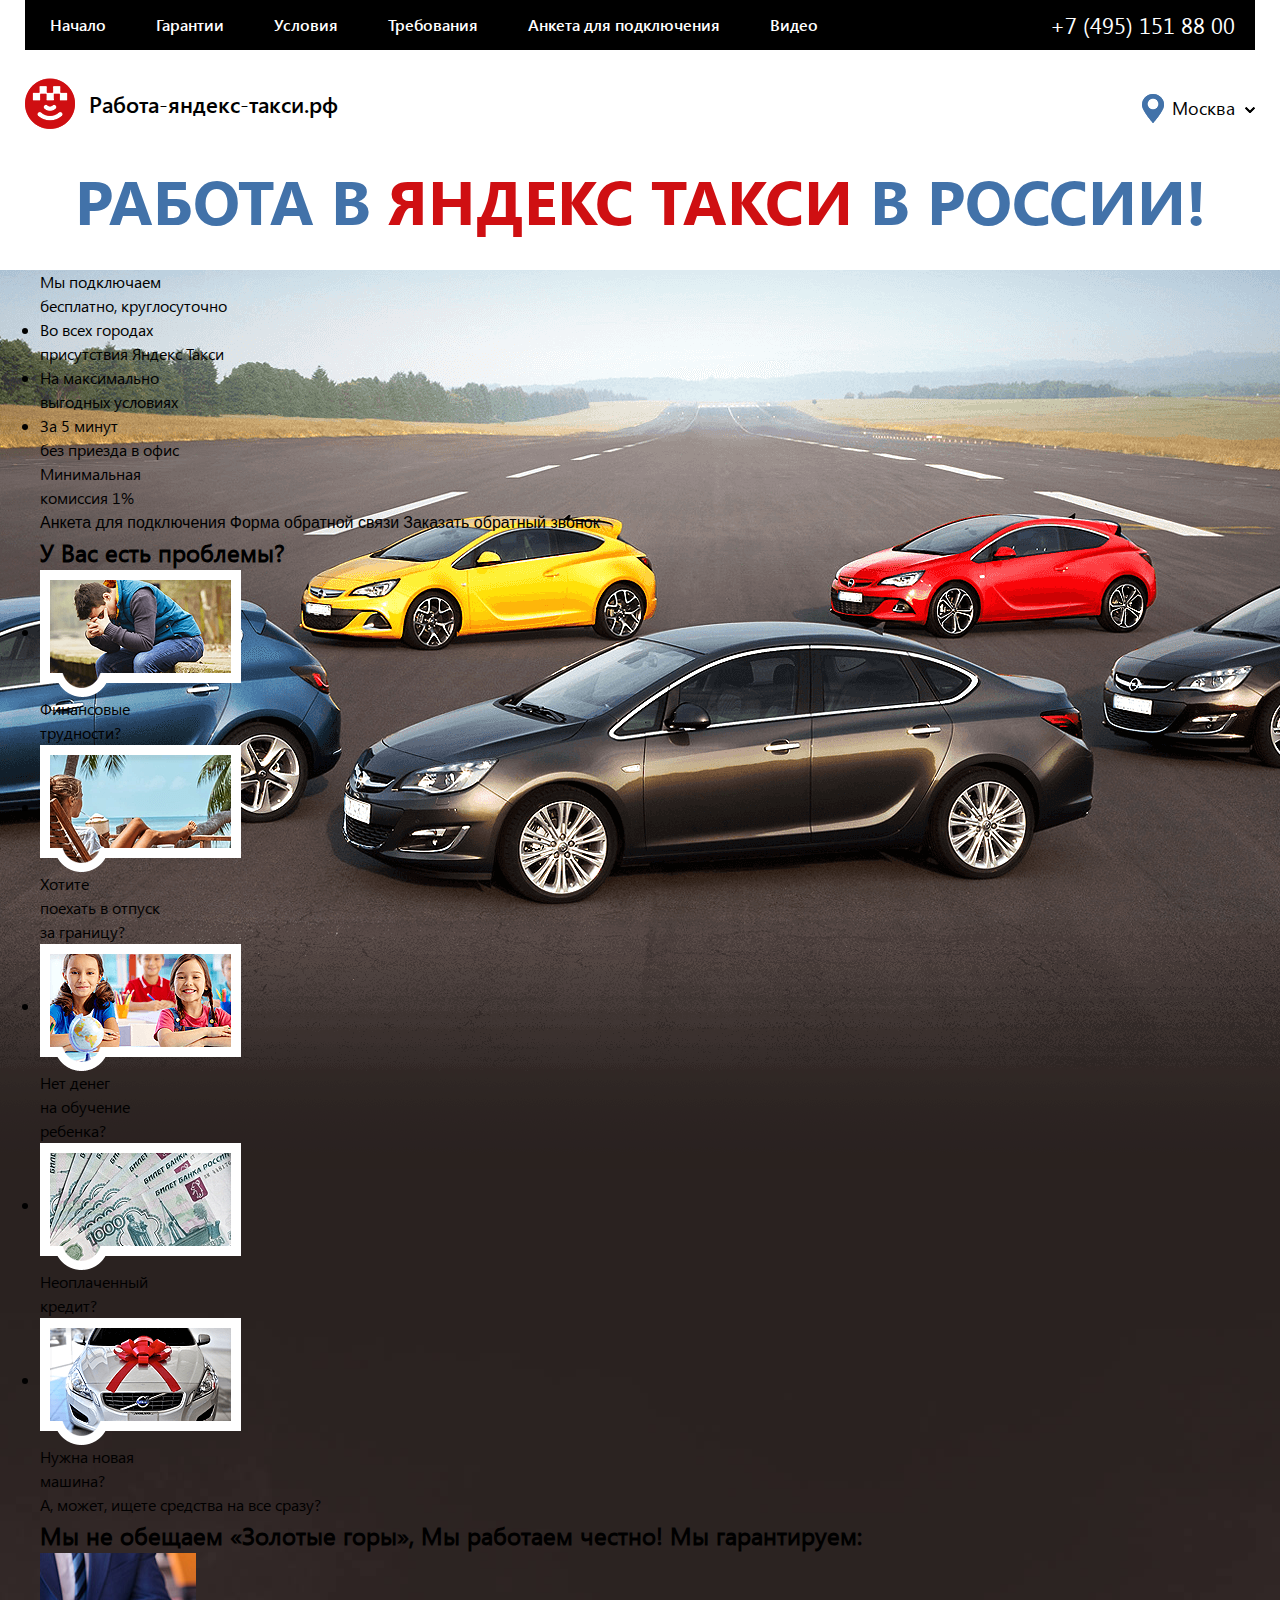
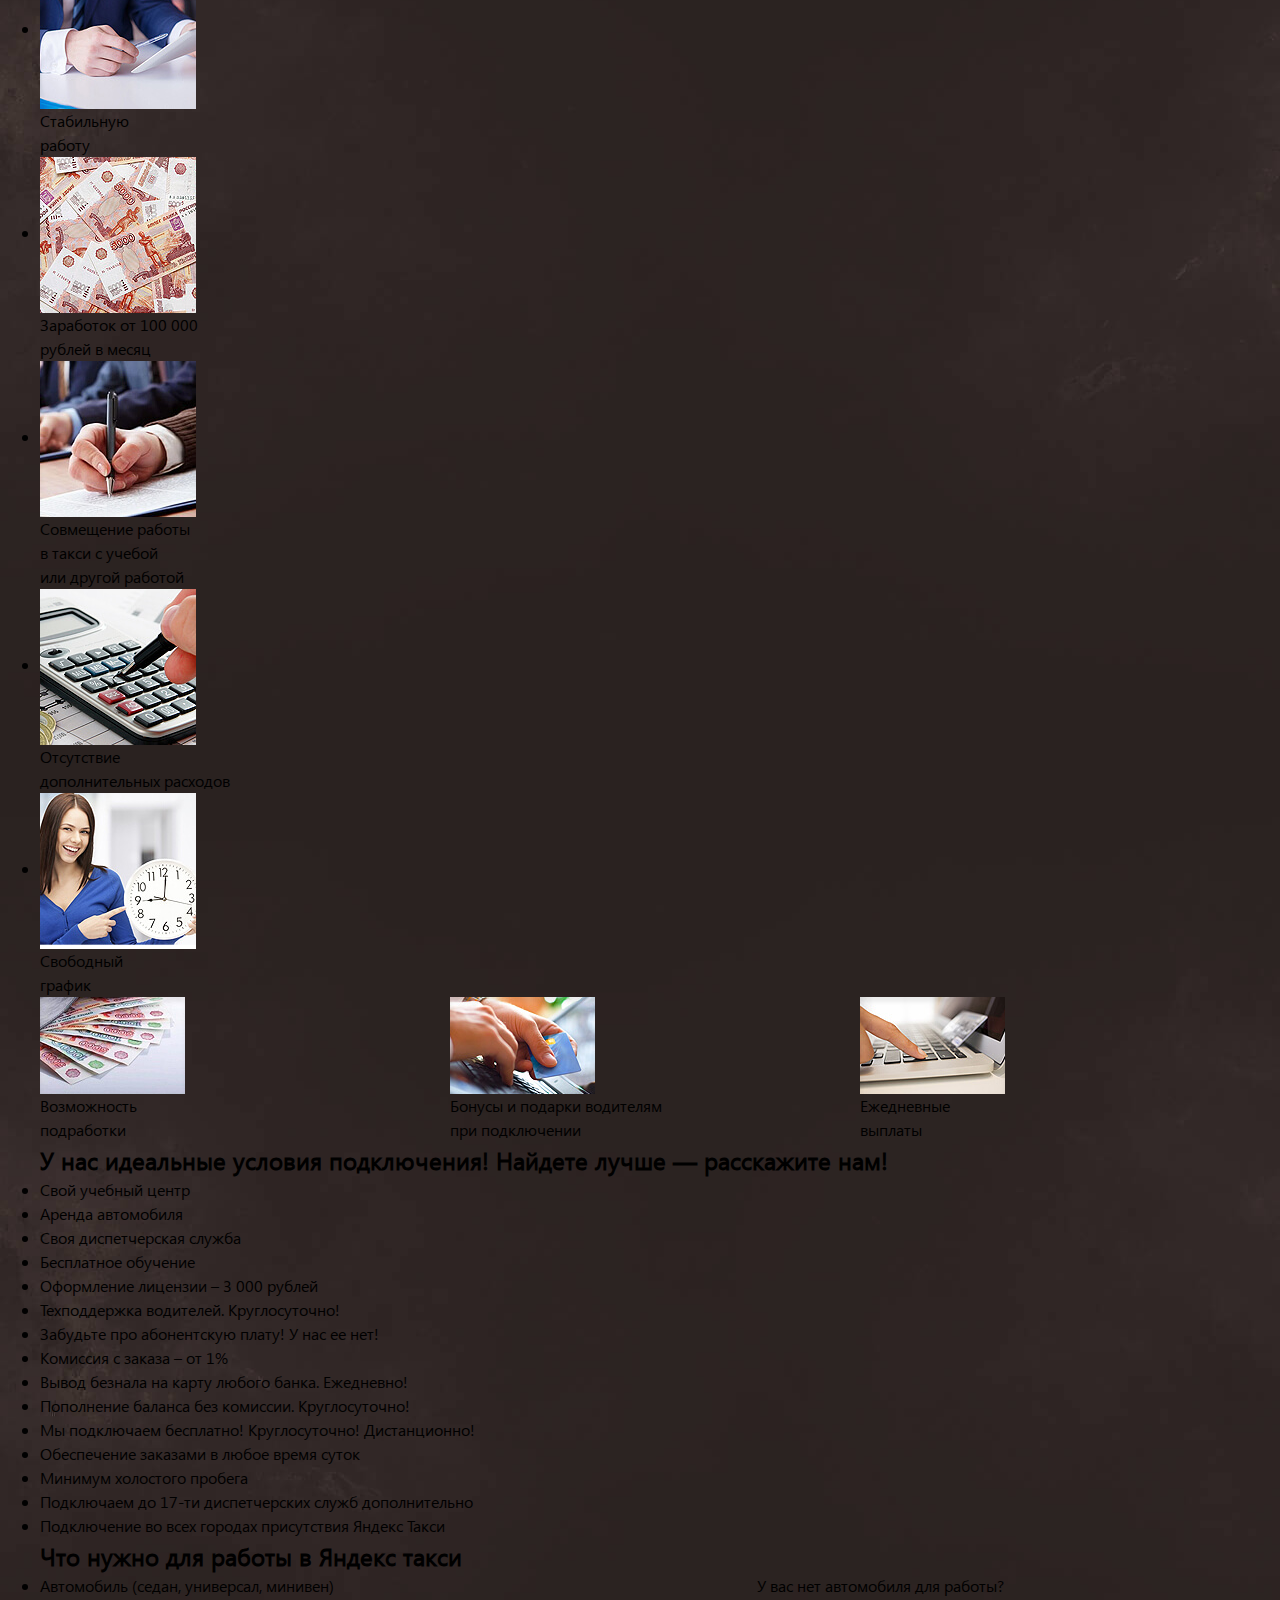
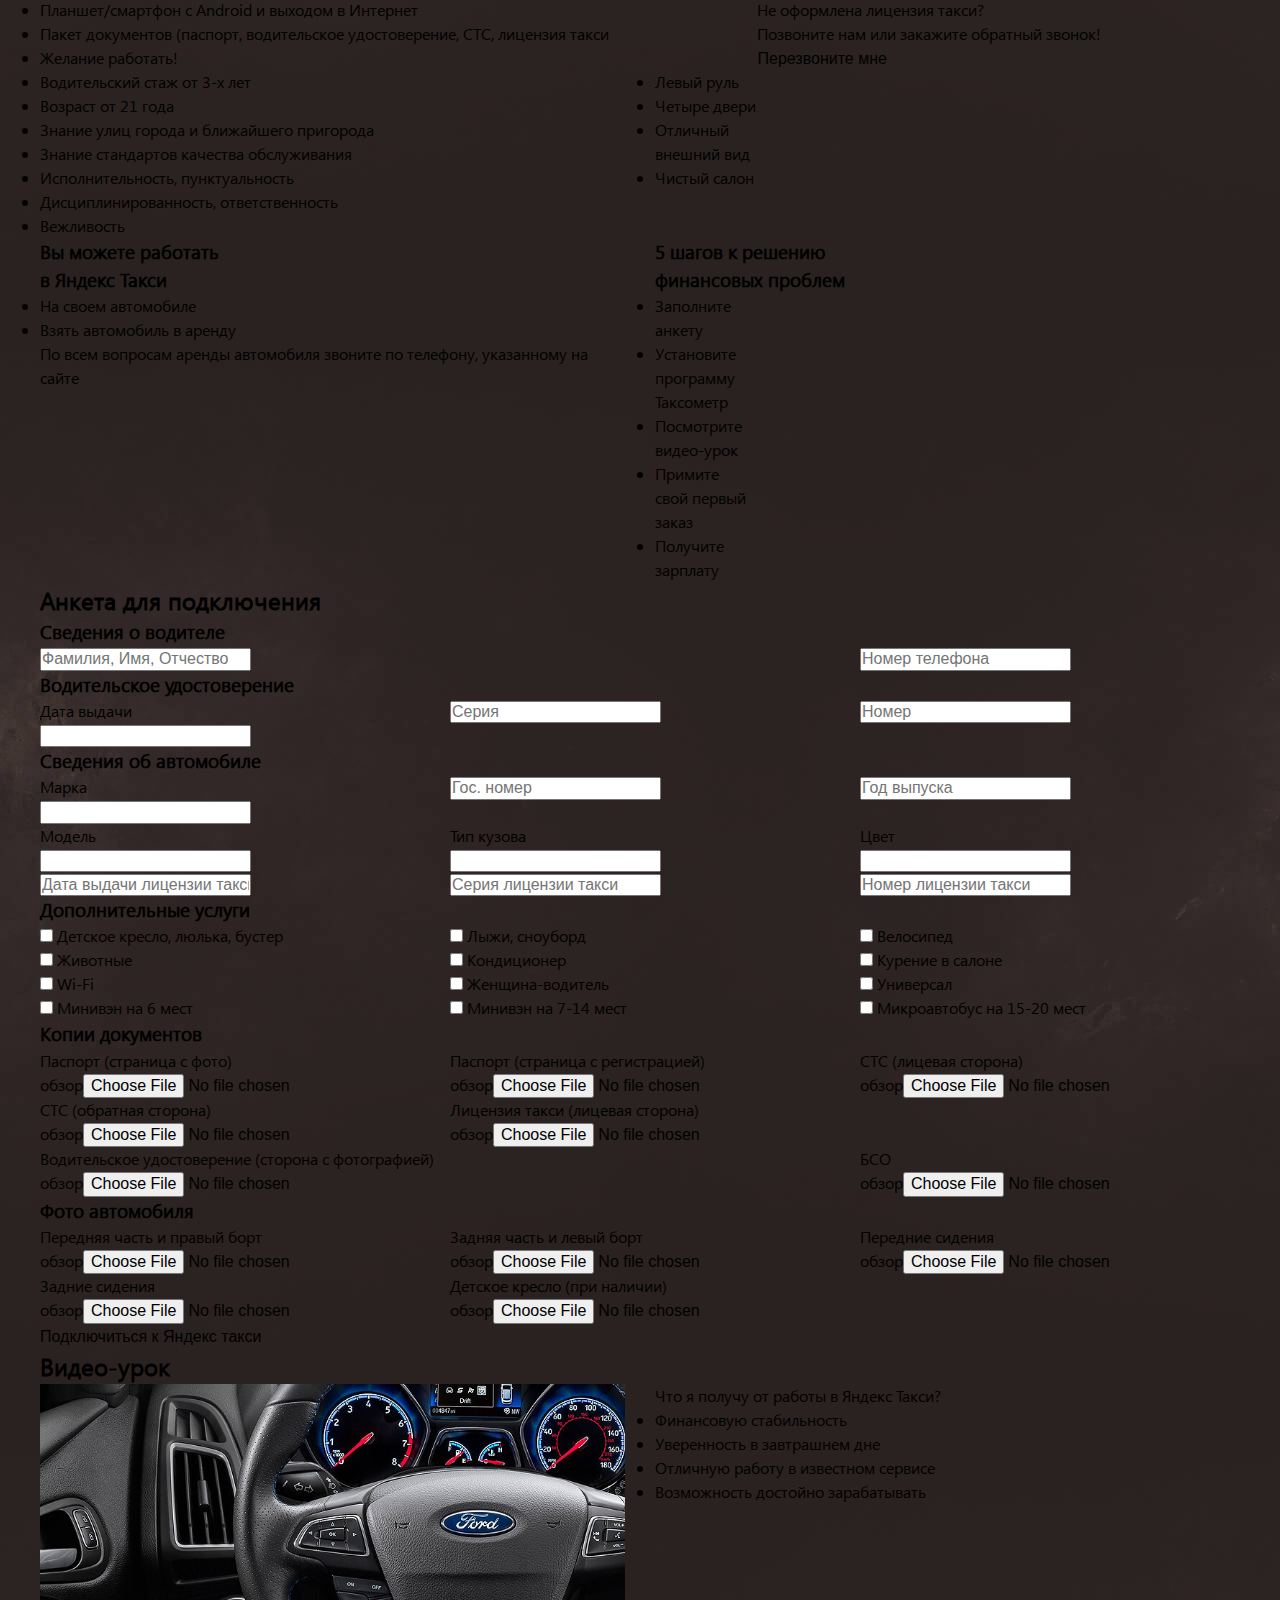
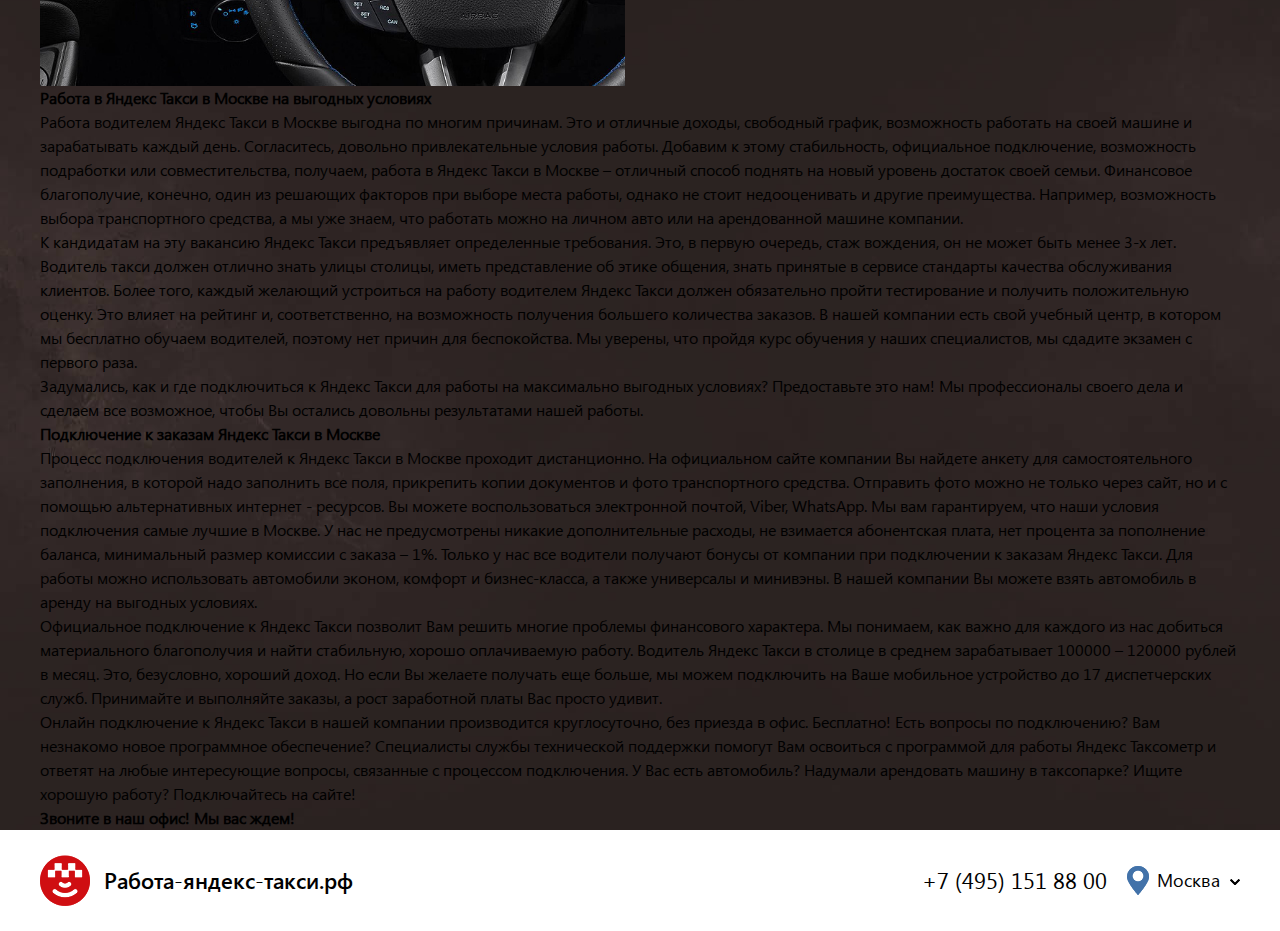
==== index.html @ cf0727f8 "Initial commit" ====
<!DOCTYPE html>
<html lang="ru">
<head>
    <meta charset="UTF-8">
    <title>Главная</title>
    <meta name="viewport" content="width=device-width, initial-scale=1.0">
    <link rel="stylesheet" href="css/all-styles.css">
</head>
<body>

<div class="wrapper">

    <header role="banner" id="header">

        <div class="row align-middle align-justify">

            <a class="logo">
                <span><img src="source/images/logo.png" alt="yandex-taxi"></span>
                <span>Работа-яндекс-такси.рф</span>
            </a>

            <nav>
                <a href="#header">Начало</a>
                <a href="#guarantees">Гарантии</a>
                <a href="#conditions">Условия</a>
                <a href="#requirements">Требования</a>
                <a href="#questionnaire">Анкета для подключения</a>
                <a href="#promo">Видео</a>
            </nav>

            <div class="location-phone">

                <div class="link-phone"><a href="tel:+74951518800">+7 (495) 151 88 00</a></div>

                <div class="custom-select select-city">
                    <div class="current-value">Москва</div>
                    <ul>
                        <li>
                            <span>Москва</span>
                            <a href="tel:+74951518800">+7 (495) 151 88 00</a>
                        </li>
                        <li>
                            <span>Уфа</span>
                            <a href="tel:+71231518800">+7 (123) 151 88 00</a>
                        </li>
                        <li>
                            <span>Старые Васюки</span>
                            <a href="tel:+72341518800">+7 (234) 151 88 00</a>
                        </li>
                        <li>
                            <span>Ашхабад</span>
                            <a href="tel:+73451518800">+7 (345) 151 88 00</a>
                        </li>
                        <li>
                            <span>Воркута</span>
                            <a href="tel:+74561518800">+7 (456) 151 88 00</a>
                        </li>
                        <li>
                            <span>Мариуполь</span>
                            <a href="tel:+75671518800">+7 (567) 151 88 00</a>
                        </li>
                    </ul>
                </div>
            </div>

        </div>

    </header>

    <main>

        <div class="page-title">

            <div class="row">

                <div class="columns">

                    <h1 class="index-page-title">Работа в <span>Яндекс Такси</span> в России!</h1>

                </div>

            </div>

        </div>

        <div class="top-block">

            <div class="row">

                <div class="small-12 columns">

                    <div class="top-advantages">

                        <div class="title">Мы подключаем<br> бесплатно, круглосуточно</div>

                        <ul>
                            <li>Во всех городах<br> присутствия Яндекс Такси</li>
                            <li>На максимально<br> выгодных условиях</li>
                            <li>За 5 минут<br> без приезда в офис</li>
                        </ul>

                        <div class="percent">
                            <span>Минимальная<br> комиссия </span>
                            <span>1%</span>
                        </div>

                    </div>

                    <div class="top-buttons">

                        <button class="to-questionnaire">Анкета для подключения</button>

                        <button class="form-callback">Форма обратной связи</button>

                        <button class="callback">Заказать обратный звонок</button>

                    </div>

                </div>

            </div>

        </div>

        <section class="problems">

            <div class="row">

                <div class="small-12 columns">

                    <h2><span>У Вас есть проблемы?</span></h2>

                    <ul class="item-list">

                        <li class="item">
                            <div class="image-wrap">
                                <img src="source/images/image-problems-1.png" alt="problem">
                            </div>
                            <div class="text">Финансовые<br> трудности?</div>
                        </li>

                        <li class="item">
                            <div class="image-wrap">
                                <img src="source/images/image-problems-2.png" alt="problem">
                            </div>
                            <div class="text">Хотите<br> поехать в отпуск<br> за границу?</div>
                        </li>

                        <li class="item">
                            <div class="image-wrap">
                                <img src="source/images/image-problems-3.png" alt="problem">
                            </div>
                            <div class="text">Нет денег<br> на обучение<br> ребенка?</div>
                        </li>

                        <li class="item">
                            <div class="image-wrap">
                                <img src="source/images/image-problems-4.png" alt="problem">
                            </div>
                            <div class="text">Неоплаченный<br> кредит?</div>
                        </li>

                        <li class="item">
                            <div class="image-wrap">
                                <img src="source/images/image-problems-5.png" alt="problem">
                            </div>
                            <div class="text">Нужна новая<br> машина?</div>
                        </li>

                    </ul>

                    <div class="note">А, может, ищете средства на все сразу?</div>

                </div>

            </div>

        </section>

        <section class="guarantees" id="guarantees">

            <div class="row">

                <div class="small-12 columns">

                    <h2>
                        <span>Мы не обещаем «Золотые горы», Мы работаем честно!</span>
                        <span>Мы гарантируем:</span>
                    </h2>

                    <ul class="item-list">

                        <li class="item">
                            <div class="image-wrap">
                                <img src="source/images/image-guarantee-1.jpg" alt="guarantee">
                            </div>
                            <div class="text">Стабильную<br> работу</div>
                        </li>

                        <li class="item">
                            <div class="image-wrap">
                                <img src="source/images/image-guarantee-2.jpg" alt="guarantee">
                            </div>
                            <div class="text">Заработок от 100 000<br> рублей в месяц</div>
                        </li>

                        <li class="item">
                            <div class="image-wrap">
                                <img src="source/images/image-guarantee-3.jpg" alt="guarantee">
                            </div>
                            <div class="text">Совмещение работы<br> в такси с учебой<br> или другой работой</div>
                        </li>

                        <li class="item">
                            <div class="image-wrap">
                                <img src="source/images/image-guarantee-4.jpg" alt="guarantee">
                            </div>
                            <div class="text">Отсутствие<br> дополнительных расходов</div>
                        </li>

                        <li class="item">
                            <div class="image-wrap">
                                <img src="source/images/image-guarantee-5.jpg" alt="guarantee">
                            </div>
                            <div class="text">Свободный<br> график</div>
                        </li>

                    </ul>

                </div>

            </div>

            <div class="advantages">

                <div class="row">

                    <div class="small-12 medium-4 columns">

                        <div class="image-wrap">
                            <img src="source/images/image-guarantee-6.jpg" alt="advantage">
                        </div>

                        <div class="text"><span>Возможность</span><br> подработки</div>

                    </div>

                    <div class="small-12 medium-4 columns">

                        <div class="image-wrap">
                            <img src="source/images/image-guarantee-8.jpg" alt="advantage">
                        </div>

                        <div class="text"><span>Бонусы и подарки</span> водителям<br> при подключении</div>

                    </div>

                    <div class="small-12 medium-4 columns">

                        <div class="image-wrap">
                            <img src="source/images/image-guarantee-7.jpg" alt="advantage">
                        </div>

                        <div class="text"><span>Ежедневные</span><br> выплаты</div>

                    </div>

                </div>

            </div>

        </section>

        <section class="conditions" id="conditions">

            <div class="row">

                <div class="small-12 columns">

                    <h2>
                        <span>У нас идеальные условия подключения!</span>
                        <span>Найдете лучше — расскажите нам!</span>
                    </h2>
                    
                    <ul class="item-list">
                        <li class="item">Свой учебный центр</li>
                        <li class="item">Аренда автомобиля</li>
                        <li class="item">Своя диспетчерская служба</li>
                        <li class="item">Бесплатное обучение</li>
                        <li class="item">Оформление лицензии – 3 000 рублей</li>
                        <li class="item">Техподдержка водителей. Круглосуточно!</li>
                        <li class="item">Забудьте про абонентскую плату! У нас ее нет!</li>
                        <li class="item">Комиссия с заказа – от 1%</li>
                        <li class="item">Вывод безнала на карту любого банка. Ежедневно!</li>
                        <li class="item">Пополнение баланса без комиссии. Круглосуточно!</li>
                        <li class="item">Мы подключаем бесплатно! Круглосуточно! Дистанционно!</li>
                        <li class="item">Обеспечение заказами в любое время суток</li>
                        <li class="item">Минимум холостого пробега</li>
                        <li class="item">Подключаем до 17-ти диспетчерских служб дополнительно</li>
                        <li class="item">Подключение во всех городах присутствия Яндекс Такси</li>
                    </ul>

                </div>

            </div>
            
        </section>

        <section class="requirements" id="requirements">

            <div class="row">

                <div class="small-12 columns">

                    <h2><span>Что нужно для работы в Яндекс такси</span></h2>

                </div>

            </div>

            <div class="necessary">

                <div class="row">

                    <div class="small-12 medium-6 large-7 columns">

                        <ul>
                            <li>Автомобиль (седан, универсал, минивен)</li>
                            <li>Планшет/смартфон с Android и выходом в Интернет</li>
                            <li>Пакет документов (паспорт, водительское удостоверение, СТС, лицензия такси</li>
                            <li>Желание работать!</li>
                        </ul>

                    </div>

                    <div class="small-12 medium-6 large-5 columns">

                        <div class="title">У вас нет автомобиля для работы?<br> Не оформлена лицензия такси?</div>

                        <div class="text">Позвоните нам или закажите обратный звонок!</div>

                        <button class="callback">Перезвоните мне</button>

                    </div>

                </div>

            </div>

            <div class="concrete-requirements">

                <div class="row">

                    <div class="small-12 medium-6 columns">

                        <div class="person-requirements">

                            <ul>
                                <li>Водительский стаж от 3-х лет</li>
                                <li>Возраст от 21 года</li>
                                <li>Знание улиц города и ближайшего пригорода</li>
                                <li>Знание стандартов качества обслуживания</li>
                                <li>Исполнительность, пунктуальность</li>
                                <li>Дисциплинированность, ответственность</li>
                                <li>Вежливость</li>
                            </ul>

                        </div>

                    </div>

                    <div class="small-12 medium-6 columns">

                        <div class="car-requirements">

                            <ul>
                                <li>Левый руль</li>
                                <li>Четыре двери</li>
                                <li>Отличный<br> внешний вид</li>
                                <li>Чистый салон</li>
                            </ul>

                        </div>

                    </div>

                </div>

            </div>

        </section>

        <section class="steps">

            <div class="row">

                <div class="small-12 large-6 columns">

                    <div class="you-can">

                        <h3>Вы можете работать<br> в Яндекс Такси</h3>

                        <ul>
                            <li>На своем автомобиле</li>
                            <li>Взять автомобиль в аренду</li>
                        </ul>

                        <div class="text">По всем вопросам аренды автомобиля звоните по телефону, указанному на сайте</div>

                    </div>

                </div>

                <div class="small-12 large-6 columns">

                    <h3>5 шагов к решению<br> финансовых проблем</h3>

                    <ul class="steps-list">

                        <li>
                            <div class="text">Заполните<br> анкету</div>
                            <div class="icon"></div>
                        </li>

                        <li>
                            <div class="text">Установите<br> программу<br> Таксометр</div>
                            <div class="icon"></div>
                        </li>

                        <li>
                            <div class="text">Посмотрите<br> видео-урок</div>
                            <div class="icon"></div>
                        </li>

                        <li>
                            <div class="text">Примите<br> свой первый<br> заказ</div>
                            <div class="icon"></div>
                        </li>

                        <li>
                            <div class="text">Получите<br> зарплату</div>
                            <div class="icon"></div>
                        </li>

                    </ul>

                </div>

            </div>

        </section>

        <section class="questionnaire" id="questionnaire">

            <div class="row">

                <div class="small-12 columns">

                    <h2>Анкета для подключения</h2>

                </div>

            </div>

            <form action="#" class="form-questionnaire">

                <div class="row">

                    <div class="small-12 columns">

                        <h3>Сведения о водителе</h3>

                    </div>

                    <div class="small-12 medium-6 large-8 columns">
                        <label><input type="text" placeholder="Фамилия, Имя, Отчество"></label>
                    </div>

                    <div class="small-12 medium-6 large-4 columns">
                        <label><input type="text" placeholder="Номер телефона"></label>
                    </div>

                </div>

                <div class="row">

                    <div class="small-12 columns">

                        <h3>Водительское удостоверение</h3>

                    </div>

                    <div class="small-12 large-4 columns">
                        <div class="custom-select select-form">
                            <div class="current-value">Дата выдачи</div>
                            <ul>
                                <li>Пункт - 1</li>
                                <li>Пункт - 2</li>
                                <li>Пункт - 3</li>
                            </ul>
                            <label class="hidden-field"><input type="text"></label>
                        </div>
                    </div>

                    <div class="small-12 medium-6 large-4 columns">
                        <label><input type="text" placeholder="Серия"></label>
                    </div>

                    <div class="small-12 medium-6 large-4 columns">
                        <label><input type="text" placeholder="Номер"></label>
                    </div>

                </div>

                <div class="row">

                    <div class="small-12 columns">

                        <h3>Сведения об автомобиле</h3>

                    </div>

                    <div class="small-12 large-4 columns">
                        <div class="custom-select select-form">
                            <div class="current-value">Марка</div>
                            <ul>
                                <li>Пункт - 1</li>
                                <li>Пункт - 2</li>
                                <li>Пункт - 3</li>
                            </ul>
                            <label class="hidden-field"><input type="text"></label>
                        </div>
                    </div>

                    <div class="small-12 medium-6 large-4 columns">
                        <label><input type="text" placeholder="Гос. номер"></label>
                    </div>

                    <div class="small-12 medium-6 large-4 columns">
                        <label><input type="text" placeholder="Год выпуска"></label>
                    </div>

                    <div class="small-12 medium-6 large-4 columns">
                        <div class="custom-select select-form">
                            <div class="current-value">Модель</div>
                            <ul>
                                <li>Пункт - 1</li>
                                <li>Пункт - 2</li>
                                <li>Пункт - 3</li>
                            </ul>
                            <label class="hidden-field"><input type="text"></label>
                        </div>
                    </div>

                    <div class="small-12 medium-6 large-4 columns">
                        <div class="custom-select select-form">
                            <div class="current-value">Тип кузова</div>
                            <ul>
                                <li>Пункт - 1</li>
                                <li>Пункт - 2</li>
                                <li>Пункт - 3</li>
                            </ul>
                            <label class="hidden-field"><input type="text"></label>
                        </div>
                    </div>

                    <div class="small-12 medium-6 large-4 columns">
                        <div class="custom-select select-form">
                            <div class="current-value">Цвет</div>
                            <ul>
                                <li>Пункт - 1</li>
                                <li>Пункт - 2</li>
                                <li>Пункт - 3</li>
                            </ul>
                            <label class="hidden-field"><input type="text"></label>
                        </div>
                    </div>

                    <div class="small-12 medium-6 large-4 columns">
                        <label><input type="text" placeholder="Дата выдачи лицензии такси"></label>
                    </div>

                    <div class="small-12 medium-6 large-4 columns">
                        <label><input type="text" placeholder="Серия лицензии такси"></label>
                    </div>

                    <div class="small-12 medium-6 large-4 columns">
                        <label><input type="text" placeholder="Номер лицензии такси"></label>
                    </div>

                </div>

                <div class="row">

                    <div class="small-12 columns">

                        <h3>Дополнительные услуги</h3>

                    </div>

                    <div class="small-12 medium-6 large-4 columns">
                        <input type="checkbox" id="additional-1">
                        <label for="additional-1">Детское кресло, люлька, бустер</label>
                    </div>

                    <div class="small-12 medium-6 large-4 columns">
                        <input type="checkbox" id="additional-2">
                        <label for="additional-2">Лыжи, сноуборд</label>
                    </div>

                    <div class="small-12 medium-6 large-4 columns">
                        <input type="checkbox" id="additional-3">
                        <label for="additional-3">Велосипед</label>
                    </div>

                    <div class="small-12 medium-6 large-4 columns">
                        <input type="checkbox" id="additional-4">
                        <label for="additional-4">Животные</label>
                    </div>

                    <div class="small-12 medium-6 large-4 columns">
                        <input type="checkbox" id="additional-5">
                        <label for="additional-5">Кондиционер</label>
                    </div>

                    <div class="small-12 medium-6 large-4 columns">
                        <input type="checkbox" id="additional-6">
                        <label for="additional-6">Курение в салоне</label>
                    </div>

                    <div class="small-12 medium-6 large-4 columns">
                        <input type="checkbox" id="additional-7">
                        <label for="additional-7">Wi-Fi</label>
                    </div>

                    <div class="small-12 medium-6 large-4 columns">
                        <input type="checkbox" id="additional-8">
                        <label for="additional-8">Женщина-водитель</label>
                    </div>

                    <div class="small-12 medium-6 large-4 columns">
                        <input type="checkbox" id="additional-9">
                        <label for="additional-9">Универсал</label>
                    </div>

                    <div class="small-12 medium-6 large-4 columns">
                        <input type="checkbox" id="additional-10">
                        <label for="additional-10">Минивэн на 6 мест</label>
                    </div>

                    <div class="small-12 medium-6 large-4 columns">
                        <input type="checkbox" id="additional-11">
                        <label for="additional-11">Минивэн на 7-14 мест</label>
                    </div>

                    <div class="small-12 medium-6 large-4 columns">
                        <input type="checkbox" id="additional-12">
                        <label for="additional-12">Микроавтобус на 15-20 мест</label>
                    </div>

                </div>

                <div class="row">

                    <div class="small-12 columns">

                        <h3>Копии документов</h3>

                    </div>

                    <div class="small-12 medium-6 large-4 columns">
                        <div class="field-upload">
                            <div class="text">Паспорт (страница с фото)</div>
                            <label><span>обзор</span><input type="file"></label>
                        </div>
                    </div>

                    <div class="small-12 medium-6 large-4 columns">
                        <div class="field-upload">
                            <div class="text">Паспорт (страница с регистрацией)</div>
                            <label><span>обзор</span><input type="file"></label>
                        </div>
                    </div>

                    <div class="small-12 medium-6 large-4 columns">
                        <div class="field-upload">
                            <div class="text">СТС (лицевая сторона)</div>
                            <label><span>обзор</span><input type="file"></label>
                        </div>
                    </div>

                    <div class="small-12 medium-6 large-4 columns">
                        <div class="field-upload">
                            <div class="text">СТС (обратная сторона)</div>
                            <label><span>обзор</span><input type="file"></label>
                        </div>
                    </div>

                    <div class="small-12 large-8 columns">
                        <div class="field-upload">
                            <div class="text">Лицензия такси (лицевая сторона)</div>
                            <label><span>обзор</span><input type="file"></label>
                        </div>
                    </div>

                    <div class="small-12 large-8 columns">
                        <div class="field-upload">
                            <div class="text">Водительское удостоверение (сторона с фотографией)</div>
                            <label><span>обзор</span><input type="file"></label>
                        </div>
                    </div>

                    <div class="small-12 large-4 columns">
                        <div class="field-upload">
                            <div class="text">БСО</div>
                            <label><span>обзор</span><input type="file"></label>
                        </div>
                    </div>

                </div>

                <div class="row">

                    <div class="small-12 columns">

                        <h3>Фото автомобиля</h3>

                    </div>

                    <div class="small-12 medium-6 large-4 columns">
                        <div class="field-upload">
                            <div class="text">Передняя часть и правый борт</div>
                            <label><span>обзор</span><input type="file"></label>
                        </div>
                    </div>

                    <div class="small-12 medium-6 large-4 columns">
                        <div class="field-upload">
                            <div class="text">Задняя часть и левый борт</div>
                            <label><span>обзор</span><input type="file"></label>
                        </div>
                    </div>

                    <div class="small-12 medium-6 large-4 columns">
                        <div class="field-upload">
                            <div class="text">Передние сидения</div>
                            <label><span>обзор</span><input type="file"></label>
                        </div>
                    </div>

                    <div class="small-12 medium-6 large-4 columns">
                        <div class="field-upload">
                            <div class="text">Задние сидения</div>
                            <label><span>обзор</span><input type="file"></label>
                        </div>
                    </div>

                    <div class="small-12 large-8 columns">
                        <div class="field-upload">
                            <div class="text">Детское кресло (при наличии)</div>
                            <label><span>обзор</span><input type="file"></label>
                        </div>
                    </div>

                </div>

                <div class="row">

                    <div class="small-12 columns">
                        <button type="submit">Подключиться к Яндекс такси</button>
                    </div>

                </div>

            </form>

        </section>

        <section class="promo-block" id="promo">

            <div class="row">

                <div class="small-12 columns">

                    <h2>Видео-урок</h2>

                </div>

                <div class="small-12 medium-6 columns">

                    <div class="image-wrap">
                        <img src="source/images/image-video.jpg" alt="video">
                    </div>

                </div>

                <div class="small-12 medium-6 columns">

                    <div class="title">Что я получу от работы в Яндекс Такси?</div>

                    <ul>
                        <li>Финансовую стабильность</li>
                        <li>Уверенность в завтрашнем дне</li>
                        <li>Отличную работу в известном сервисе</li>
                        <li>Возможность достойно зарабатывать</li>
                    </ul>

                </div>

            </div>

            <div class="row">

                <div class="small-12 columns">

                    <h4>Работа в Яндекс Такси в Москве на выгодных условиях</h4>

                    <p>Работа водителем Яндекс Такси в Москве выгодна по многим причинам. Это и отличные доходы, свободный график, возможность работать на своей машине и зарабатывать каждый день. Согласитесь, довольно привлекательные условия работы. Добавим к этому стабильность, официальное подключение, возможность подработки или совместительства, получаем, работа в Яндекс Такси в Москве – отличный способ поднять на новый уровень достаток своей семьи. Финансовое благополучие, конечно, один из решающих факторов при выборе места работы, однако не стоит недооценивать и другие преимущества. Например, возможность выбора транспортного средства, а мы уже знаем, что работать можно на личном авто или на арендованной машине компании.</p>

                    <p>К кандидатам на эту вакансию Яндекс Такси предъявляет определенные требования. Это, в первую очередь, стаж вождения, он не может быть менее 3-х лет. Водитель такси должен отлично знать улицы столицы, иметь представление об этике общения, знать принятые в сервисе стандарты качества обслуживания клиентов. Более того, каждый желающий устроиться на работу водителем Яндекс Такси должен обязательно пройти тестирование и получить положительную оценку. Это влияет на рейтинг и, соответственно, на возможность получения большего количества заказов. В нашей компании есть свой учебный центр, в котором мы бесплатно обучаем водителей, поэтому нет причин для беспокойства. Мы уверены, что пройдя курс обучения у наших специалистов, мы сдадите экзамен с первого раза.</p>

                    <p>Задумались, как и где подключиться к Яндекс Такси для работы на максимально выгодных условиях? Предоставьте это нам! Мы профессионалы своего дела и сделаем все возможное, чтобы Вы остались довольны результатами нашей работы.</p>

                    <h4>Подключение к заказам Яндекс Такси в Москве</h4>

                    <p>Процесс подключения водителей к Яндекс Такси в Москве проходит дистанционно. На официальном сайте компании Вы найдете анкету для самостоятельного заполнения, в которой надо заполнить все поля, прикрепить копии документов и фото транспортного средства. Отправить фото можно не только через сайт, но и с помощью альтернативных интернет - ресурсов. Вы можете воспользоваться электронной почтой, Viber, WhatsApp. Мы вам гарантируем, что наши условия подключения самые лучшие в Москве. У нас не предусмотрены никакие дополнительные расходы, не взимается абонентская плата, нет процента за пополнение баланса, минимальный размер комиссии с заказа – 1%. Только у нас все водители получают бонусы от компании при подключении к заказам Яндекс Такси. Для работы можно использовать автомобили эконом, комфорт и бизнес-класса, а также универсалы и минивэны. В нашей компании Вы можете взять автомобиль в аренду на выгодных условиях.</p>

                    <p>Официальное подключение к Яндекс Такси позволит Вам решить многие проблемы финансового характера. Мы понимаем, как важно для каждого из нас добиться материального благополучия и найти стабильную, хорошо оплачиваемую работу. Водитель Яндекс Такси в столице в среднем зарабатывает 100000 – 120000 рублей в месяц. Это, безусловно, хороший доход. Но если Вы желаете получать еще больше, мы можем подключить на Ваше мобильное устройство до 17 диспетчерских служб. Принимайте и выполняйте заказы, а рост заработной платы Вас просто удивит.</p>

                    <p>Онлайн подключение к Яндекс Такси в нашей компании производится круглосуточно, без приезда в офис. Бесплатно! Есть вопросы по подключению? Вам незнакомо новое программное обеспечение? Специалисты службы технической поддержки помогут Вам освоиться с программой для работы Яндекс Таксометр и ответят на любые интересующие вопросы, связанные с процессом подключения. У Вас есть автомобиль? Надумали арендовать машину в таксопарке? Ищите хорошую работу? Подключайтесь на сайте!</p>

                    <p><strong>Звоните в наш офис! Мы вас ждем!</strong></p>

                </div>

            </div>

        </section>

    </main>

    <footer role="contentinfo">

        <div class="row">

            <div class="small-12 columns">

                <a class="logo">
                    <span><img src="source/images/logo.png" alt="yandex-taxi"></span>
                    <span>Работа-яндекс-такси.рф</span>
                </a>

                <div class="location-phone">

                    <div class="link-phone"><a href="tel:+74951518800">+7 (495) 151 88 00</a></div>

                    <div class="custom-select select-city">
                        <div class="current-value">Москва</div>
                        <ul>
                            <li>
                                <span>Москва</span>
                                <a href="tel:+74951518800">+7 (495) 151 88 00</a>
                            </li>
                            <li>
                                <span>Уфа</span>
                                <a href="tel:+71231518800">+7 (123) 151 88 00</a>
                            </li>
                            <li>
                                <span>Старые Васюки</span>
                                <a href="tel:+72341518800">+7 (234) 151 88 00</a>
                            </li>
                            <li>
                                <span>Ашхабад</span>
                                <a href="tel:+73451518800">+7 (345) 151 88 00</a>
                            </li>
                            <li>
                                <span>Воркута</span>
                                <a href="tel:+74561518800">+7 (456) 151 88 00</a>
                            </li>
                            <li>
                                <span>Мариуполь</span>
                                <a href="tel:+75671518800">+7 (567) 151 88 00</a>
                            </li>
                        </ul>
                    </div>
                </div>

            </div>

        </div>

    </footer>

</div>

<script src="js/jquery-3.2.1.min.js"></script>
<script src="js/custom-scripts.js"></script>
</body>
</html>
---- css/all-styles.css ----
/***********************************************************************************************************************
************** general
***********************************************************************************************************************/
@font-face {
  font-family: 'SegoeUI Regular';
  src: url(../source/fonts/SegoeUIRegular.ttf) format("truetype"); }
@font-face {
  font-family: 'SegoeUI Italic';
  src: url(../source/fonts/SegoeUIItalic.ttf) format("truetype"); }
@font-face {
  font-family: 'SegoeUI Light';
  src: url(../source/fonts/SegoeUILight.ttf) format("truetype"); }
@font-face {
  font-family: 'SegoeUI SemiBold';
  src: url(../source/fonts/SegoeUISemiBold.ttf) format("truetype"); }
@font-face {
  font-family: 'SegoeUI Bold';
  src: url(../source/fonts/SegoeUIBold.ttf) format("truetype"); }
/**
 * Foundation for Sites by ZURB
 * Version 6.3.1
 * foundation.zurb.com
 * Licensed under MIT Open Source
 */
/*! normalize-scss | MIT/GPLv2 License | bit.ly/normalize-scss */
/* Document
       ========================================================================== */
/**
     * 1. Change the default font family in all browsers (opinionated).
     * 2. Correct the line height in all browsers.
     * 3. Prevent adjustments of font size after orientation changes in
     *    IE on Windows Phone and in iOS.
     */
html {
  font-family: sans-serif;
  /* 1 */
  line-height: 1.15;
  /* 2 */
  -ms-text-size-adjust: 100%;
  /* 3 */
  -webkit-text-size-adjust: 100%;
  /* 3 */ }

/* Sections
       ========================================================================== */
/**
     * Remove the margin in all browsers (opinionated).
     */
body {
  margin: 0; }

/**
     * Add the correct display in IE 9-.
     */
article,
aside,
footer,
header,
nav,
section {
  display: block; }

/**
     * Correct the font size and margin on `h1` elements within `section` and
     * `article` contexts in Chrome, Firefox, and Safari.
     */
h1 {
  font-size: 2em;
  margin: 0.67em 0; }

/* Grouping content
       ========================================================================== */
/**
     * Add the correct display in IE 9-.
     */
figcaption,
figure {
  display: block; }

/**
     * Add the correct margin in IE 8.
     */
figure {
  margin: 1em 40px; }

/**
     * 1. Add the correct box sizing in Firefox.
     * 2. Show the overflow in Edge and IE.
     */
hr {
  box-sizing: content-box;
  /* 1 */
  height: 0;
  /* 1 */
  overflow: visible;
  /* 2 */ }

/**
     * Add the correct display in IE.
     */
main {
  display: block; }

/**
     * 1. Correct the inheritance and scaling of font size in all browsers.
     * 2. Correct the odd `em` font sizing in all browsers.
     */
pre {
  font-family: monospace, monospace;
  /* 1 */
  font-size: 1em;
  /* 2 */ }

/* Links
       ========================================================================== */
/**
     * 1. Remove the gray background on active links in IE 10.
     * 2. Remove gaps in links underline in iOS 8+ and Safari 8+.
     */
a {
  background-color: transparent;
  /* 1 */
  -webkit-text-decoration-skip: objects;
  /* 2 */ }

/**
     * Remove the outline on focused links when they are also active or hovered
     * in all browsers (opinionated).
     */
a:active,
a:hover {
  outline-width: 0; }

/* Text-level semantics
       ========================================================================== */
/**
     * 1. Remove the bottom border in Firefox 39-.
     * 2. Add the correct text decoration in Chrome, Edge, IE, Opera, and Safari.
     */
abbr[title] {
  border-bottom: none;
  /* 1 */
  text-decoration: underline;
  /* 2 */
  text-decoration: underline dotted;
  /* 2 */ }

/**
     * Prevent the duplicate application of `bolder` by the next rule in Safari 6.
     */
b,
strong {
  font-weight: inherit; }

/**
     * Add the correct font weight in Chrome, Edge, and Safari.
     */
b,
strong {
  font-weight: bolder; }

/**
     * 1. Correct the inheritance and scaling of font size in all browsers.
     * 2. Correct the odd `em` font sizing in all browsers.
     */
code,
kbd,
samp {
  font-family: monospace, monospace;
  /* 1 */
  font-size: 1em;
  /* 2 */ }

/**
     * Add the correct font style in Android 4.3-.
     */
dfn {
  font-style: italic; }

/**
     * Add the correct background and color in IE 9-.
     */
mark {
  background-color: #ff0;
  color: #000; }

/**
     * Add the correct font size in all browsers.
     */
small {
  font-size: 80%; }

/**
     * Prevent `sub` and `sup` elements from affecting the line height in
     * all browsers.
     */
sub,
sup {
  font-size: 75%;
  line-height: 0;
  position: relative;
  vertical-align: baseline; }

sub {
  bottom: -0.25em; }

sup {
  top: -0.5em; }

/* Embedded content
       ========================================================================== */
/**
     * Add the correct display in IE 9-.
     */
audio,
video {
  display: inline-block; }

/**
     * Add the correct display in iOS 4-7.
     */
audio:not([controls]) {
  display: none;
  height: 0; }

/**
     * Remove the border on images inside links in IE 10-.
     */
img {
  border-style: none; }

/**
     * Hide the overflow in IE.
     */
svg:not(:root) {
  overflow: hidden; }

/* Forms
       ========================================================================== */
/**
     * 1. Change the font styles in all browsers (opinionated).
     * 2. Remove the margin in Firefox and Safari.
     */
button,
input,
optgroup,
select,
textarea {
  font-family: sans-serif;
  /* 1 */
  font-size: 100%;
  /* 1 */
  line-height: 1.15;
  /* 1 */
  margin: 0;
  /* 2 */ }

/**
     * Show the overflow in IE.
     */
button {
  overflow: visible; }

/**
     * Remove the inheritance of text transform in Edge, Firefox, and IE.
     * 1. Remove the inheritance of text transform in Firefox.
     */
button,
select {
  /* 1 */
  text-transform: none; }

/**
     * 1. Prevent a WebKit bug where (2) destroys native `audio` and `video`
     *    controls in Android 4.
     * 2. Correct the inability to style clickable types in iOS and Safari.
     */
button,
html [type="button"],
[type="reset"],
[type="submit"] {
  -webkit-appearance: button;
  /* 2 */ }

button,
[type="button"],
[type="reset"],
[type="submit"] {
  /**
       * Remove the inner border and padding in Firefox.
       */
  /**
       * Restore the focus styles unset by the previous rule.
       */ }

button::-moz-focus-inner,
[type="button"]::-moz-focus-inner,
[type="reset"]::-moz-focus-inner,
[type="submit"]::-moz-focus-inner {
  border-style: none;
  padding: 0; }

button:-moz-focusring,
[type="button"]:-moz-focusring,
[type="reset"]:-moz-focusring,
[type="submit"]:-moz-focusring {
  outline: 1px dotted ButtonText; }

/**
     * Show the overflow in Edge.
     */
input {
  overflow: visible; }

/**
     * 1. Add the correct box sizing in IE 10-.
     * 2. Remove the padding in IE 10-.
     */
[type="checkbox"],
[type="radio"] {
  box-sizing: border-box;
  /* 1 */
  padding: 0;
  /* 2 */ }

/**
     * Correct the cursor style of increment and decrement buttons in Chrome.
     */
[type="number"]::-webkit-inner-spin-button,
[type="number"]::-webkit-outer-spin-button {
  height: auto; }

/**
     * 1. Correct the odd appearance in Chrome and Safari.
     * 2. Correct the outline style in Safari.
     */
[type="search"] {
  -webkit-appearance: textfield;
  /* 1 */
  outline-offset: -2px;
  /* 2 */
  /**
       * Remove the inner padding and cancel buttons in Chrome and Safari on macOS.
       */ }

[type="search"]::-webkit-search-cancel-button, [type="search"]::-webkit-search-decoration {
  -webkit-appearance: none; }

/**
     * 1. Correct the inability to style clickable types in iOS and Safari.
     * 2. Change font properties to `inherit` in Safari.
     */
::-webkit-file-upload-button {
  -webkit-appearance: button;
  /* 1 */
  font: inherit;
  /* 2 */ }

/**
     * Change the border, margin, and padding in all browsers (opinionated).
     */
fieldset {
  border: 1px solid #c0c0c0;
  margin: 0 2px;
  padding: 0.35em 0.625em 0.75em; }

/**
     * 1. Correct the text wrapping in Edge and IE.
     * 2. Correct the color inheritance from `fieldset` elements in IE.
     * 3. Remove the padding so developers are not caught out when they zero out
     *    `fieldset` elements in all browsers.
     */
legend {
  box-sizing: border-box;
  /* 1 */
  display: table;
  /* 1 */
  max-width: 100%;
  /* 1 */
  padding: 0;
  /* 3 */
  color: inherit;
  /* 2 */
  white-space: normal;
  /* 1 */ }

/**
     * 1. Add the correct display in IE 9-.
     * 2. Add the correct vertical alignment in Chrome, Firefox, and Opera.
     */
progress {
  display: inline-block;
  /* 1 */
  vertical-align: baseline;
  /* 2 */ }

/**
     * Remove the default vertical scrollbar in IE.
     */
textarea {
  overflow: auto; }

/* Interactive
       ========================================================================== */
/*
     * Add the correct display in Edge, IE, and Firefox.
     */
details {
  display: block; }

/*
     * Add the correct display in all browsers.
     */
summary {
  display: list-item; }

/*
     * Add the correct display in IE 9-.
     */
menu {
  display: block; }

/* Scripting
       ========================================================================== */
/**
     * Add the correct display in IE 9-.
     */
canvas {
  display: inline-block; }

/**
     * Add the correct display in IE.
     */
template {
  display: none; }

/* Hidden
       ========================================================================== */
/**
     * Add the correct display in IE 10-.
     */
[hidden] {
  display: none; }

.foundation-mq {
  font-family: "small=0em&medium=40em&large=64em&xlarge=75em&xxlarge=90em"; }

html {
  box-sizing: border-box;
  font-size: 100%; }

*,
*::before,
*::after {
  box-sizing: inherit; }

body {
  margin: 0;
  padding: 0;
  background: #fefefe;
  font-family: "Helvetica Neue", Helvetica, Roboto, Arial, sans-serif;
  font-weight: normal;
  line-height: 1.5;
  color: #0a0a0a;
  -webkit-font-smoothing: antialiased;
  -moz-osx-font-smoothing: grayscale; }

img {
  display: inline-block;
  vertical-align: middle;
  max-width: 100%;
  height: auto;
  -ms-interpolation-mode: bicubic; }

textarea {
  height: auto;
  min-height: 50px;
  border-radius: 3px; }

select {
  box-sizing: border-box;
  width: 100%;
  border-radius: 3px; }

.map_canvas img,
.map_canvas embed,
.map_canvas object,
.mqa-display img,
.mqa-display embed,
.mqa-display object {
  max-width: none !important; }

button {
  padding: 0;
  -webkit-appearance: none;
  -moz-appearance: none;
  appearance: none;
  border: 0;
  border-radius: 3px;
  background: transparent;
  line-height: 1; }

[data-whatinput='mouse'] button {
  outline: 0; }

pre {
  overflow: auto; }

.is-visible {
  display: block !important; }

.is-hidden {
  display: none !important; }

.hide {
  display: none !important; }

.invisible {
  visibility: hidden; }

@media screen and (max-width: 39.9375em) {
  .hide-for-small-only {
    display: none !important; } }
@media screen and (max-width: 0em), screen and (min-width: 40em) {
  .show-for-small-only {
    display: none !important; } }
@media print, screen and (min-width: 40em) {
  .hide-for-medium {
    display: none !important; } }
@media screen and (max-width: 39.9375em) {
  .show-for-medium {
    display: none !important; } }
@media screen and (min-width: 40em) and (max-width: 63.9375em) {
  .hide-for-medium-only {
    display: none !important; } }
@media screen and (max-width: 39.9375em), screen and (min-width: 64em) {
  .show-for-medium-only {
    display: none !important; } }
@media print, screen and (min-width: 64em) {
  .hide-for-large {
    display: none !important; } }
@media screen and (max-width: 63.9375em) {
  .show-for-large {
    display: none !important; } }
@media screen and (min-width: 64em) and (max-width: 74.9375em) {
  .hide-for-large-only {
    display: none !important; } }
@media screen and (max-width: 63.9375em), screen and (min-width: 75em) {
  .show-for-large-only {
    display: none !important; } }
.show-for-sr,
.show-on-focus {
  position: absolute !important;
  width: 1px;
  height: 1px;
  overflow: hidden;
  clip: rect(0, 0, 0, 0); }

.show-on-focus:active, .show-on-focus:focus {
  position: static !important;
  width: auto;
  height: auto;
  overflow: visible;
  clip: auto; }

.show-for-landscape,
.hide-for-portrait {
  display: block !important; }

@media screen and (orientation: landscape) {
  .show-for-landscape,
  .hide-for-portrait {
    display: block !important; } }
@media screen and (orientation: portrait) {
  .show-for-landscape,
  .hide-for-portrait {
    display: none !important; } }
.hide-for-landscape,
.show-for-portrait {
  display: none !important; }

@media screen and (orientation: landscape) {
  .hide-for-landscape,
  .show-for-portrait {
    display: none !important; } }
@media screen and (orientation: portrait) {
  .hide-for-landscape,
  .show-for-portrait {
    display: block !important; } }
.row {
  max-width: 76.875rem;
  margin-right: auto;
  margin-left: auto;
  display: -ms-flexbox;
  display: flex;
  -ms-flex-flow: row wrap;
  flex-flow: row wrap; }

.row .row {
  margin-right: -0.9375rem;
  margin-left: -0.9375rem; }

@media print, screen and (min-width: 40em) {
  .row .row {
    margin-right: -0.9375rem;
    margin-left: -0.9375rem; } }
@media print, screen and (min-width: 64em) {
  .row .row {
    margin-right: -0.9375rem;
    margin-left: -0.9375rem; } }
.row .row.collapse {
  margin-right: 0;
  margin-left: 0; }

.row.expanded {
  max-width: none; }

.row:not(.expanded) .row {
  max-width: none; }

.row.collapse > .column, .row.collapse > .columns {
  padding-right: 0;
  padding-left: 0; }

.row.is-collapse-child,
.row.collapse > .column > .row,
.row.collapse > .columns > .row {
  margin-right: 0;
  margin-left: 0; }

.column, .columns {
  -ms-flex: 1 1 0px;
  flex: 1 1 0px;
  padding-right: 0.9375rem;
  padding-left: 0.9375rem;
  min-width: initial; }

.column.row.row, .row.row.columns {
  float: none;
  display: block; }

.row .column.row.row, .row .row.row.columns {
  margin-right: 0;
  margin-left: 0;
  padding-right: 0;
  padding-left: 0; }

.flex-container {
  display: -ms-flexbox;
  display: flex; }

.flex-child-auto {
  -ms-flex: 1 1 auto;
  flex: 1 1 auto; }

.flex-child-grow {
  -ms-flex: 1 0 auto;
  flex: 1 0 auto; }

.flex-child-shrink {
  -ms-flex: 0 1 auto;
  flex: 0 1 auto; }

.flex-dir-row {
  -ms-flex-direction: row;
  flex-direction: row; }

.flex-dir-row-reverse {
  -ms-flex-direction: row-reverse;
  flex-direction: row-reverse; }

.flex-dir-column {
  -ms-flex-direction: column;
  flex-direction: column; }

.flex-dir-column-reverse {
  -ms-flex-direction: column-reverse;
  flex-direction: column-reverse; }

.small-1 {
  -ms-flex: 0 0 8.33333%;
  flex: 0 0 8.33333%;
  max-width: 8.33333%; }

.small-offset-0 {
  margin-left: 0%; }

.small-2 {
  -ms-flex: 0 0 16.66667%;
  flex: 0 0 16.66667%;
  max-width: 16.66667%; }

.small-offset-1 {
  margin-left: 8.33333%; }

.small-3 {
  -ms-flex: 0 0 25%;
  flex: 0 0 25%;
  max-width: 25%; }

.small-offset-2 {
  margin-left: 16.66667%; }

.small-4 {
  -ms-flex: 0 0 33.33333%;
  flex: 0 0 33.33333%;
  max-width: 33.33333%; }

.small-offset-3 {
  margin-left: 25%; }

.small-5 {
  -ms-flex: 0 0 41.66667%;
  flex: 0 0 41.66667%;
  max-width: 41.66667%; }

.small-offset-4 {
  margin-left: 33.33333%; }

.small-6 {
  -ms-flex: 0 0 50%;
  flex: 0 0 50%;
  max-width: 50%; }

.small-offset-5 {
  margin-left: 41.66667%; }

.small-7 {
  -ms-flex: 0 0 58.33333%;
  flex: 0 0 58.33333%;
  max-width: 58.33333%; }

.small-offset-6 {
  margin-left: 50%; }

.small-8 {
  -ms-flex: 0 0 66.66667%;
  flex: 0 0 66.66667%;
  max-width: 66.66667%; }

.small-offset-7 {
  margin-left: 58.33333%; }

.small-9 {
  -ms-flex: 0 0 75%;
  flex: 0 0 75%;
  max-width: 75%; }

.small-offset-8 {
  margin-left: 66.66667%; }

.small-10 {
  -ms-flex: 0 0 83.33333%;
  flex: 0 0 83.33333%;
  max-width: 83.33333%; }

.small-offset-9 {
  margin-left: 75%; }

.small-11 {
  -ms-flex: 0 0 91.66667%;
  flex: 0 0 91.66667%;
  max-width: 91.66667%; }

.small-offset-10 {
  margin-left: 83.33333%; }

.small-12 {
  -ms-flex: 0 0 100%;
  flex: 0 0 100%;
  max-width: 100%; }

.small-offset-11 {
  margin-left: 91.66667%; }

.small-order-1 {
  -ms-flex-order: 1;
  order: 1; }

.small-order-2 {
  -ms-flex-order: 2;
  order: 2; }

.small-order-3 {
  -ms-flex-order: 3;
  order: 3; }

.small-order-4 {
  -ms-flex-order: 4;
  order: 4; }

.small-order-5 {
  -ms-flex-order: 5;
  order: 5; }

.small-order-6 {
  -ms-flex-order: 6;
  order: 6; }

.small-up-1 {
  -ms-flex-wrap: wrap;
  flex-wrap: wrap; }

.small-up-1 > .column, .small-up-1 > .columns {
  -ms-flex: 0 0 100%;
  flex: 0 0 100%;
  max-width: 100%; }

.small-up-2 {
  -ms-flex-wrap: wrap;
  flex-wrap: wrap; }

.small-up-2 > .column, .small-up-2 > .columns {
  -ms-flex: 0 0 50%;
  flex: 0 0 50%;
  max-width: 50%; }

.small-up-3 {
  -ms-flex-wrap: wrap;
  flex-wrap: wrap; }

.small-up-3 > .column, .small-up-3 > .columns {
  -ms-flex: 0 0 33.33333%;
  flex: 0 0 33.33333%;
  max-width: 33.33333%; }

.small-up-4 {
  -ms-flex-wrap: wrap;
  flex-wrap: wrap; }

.small-up-4 > .column, .small-up-4 > .columns {
  -ms-flex: 0 0 25%;
  flex: 0 0 25%;
  max-width: 25%; }

.small-up-5 {
  -ms-flex-wrap: wrap;
  flex-wrap: wrap; }

.small-up-5 > .column, .small-up-5 > .columns {
  -ms-flex: 0 0 20%;
  flex: 0 0 20%;
  max-width: 20%; }

.small-up-6 {
  -ms-flex-wrap: wrap;
  flex-wrap: wrap; }

.small-up-6 > .column, .small-up-6 > .columns {
  -ms-flex: 0 0 16.66667%;
  flex: 0 0 16.66667%;
  max-width: 16.66667%; }

.small-up-7 {
  -ms-flex-wrap: wrap;
  flex-wrap: wrap; }

.small-up-7 > .column, .small-up-7 > .columns {
  -ms-flex: 0 0 14.28571%;
  flex: 0 0 14.28571%;
  max-width: 14.28571%; }

.small-up-8 {
  -ms-flex-wrap: wrap;
  flex-wrap: wrap; }

.small-up-8 > .column, .small-up-8 > .columns {
  -ms-flex: 0 0 12.5%;
  flex: 0 0 12.5%;
  max-width: 12.5%; }

.small-collapse > .column, .small-collapse > .columns {
  padding-right: 0;
  padding-left: 0; }

.small-uncollapse > .column, .small-uncollapse > .columns {
  padding-right: 0.9375rem;
  padding-left: 0.9375rem; }

@media print, screen and (min-width: 40em) {
  .medium-1 {
    -ms-flex: 0 0 8.33333%;
    flex: 0 0 8.33333%;
    max-width: 8.33333%; }

  .medium-offset-0 {
    margin-left: 0%; }

  .medium-2 {
    -ms-flex: 0 0 16.66667%;
    flex: 0 0 16.66667%;
    max-width: 16.66667%; }

  .medium-offset-1 {
    margin-left: 8.33333%; }

  .medium-3 {
    -ms-flex: 0 0 25%;
    flex: 0 0 25%;
    max-width: 25%; }

  .medium-offset-2 {
    margin-left: 16.66667%; }

  .medium-4 {
    -ms-flex: 0 0 33.33333%;
    flex: 0 0 33.33333%;
    max-width: 33.33333%; }

  .medium-offset-3 {
    margin-left: 25%; }

  .medium-5 {
    -ms-flex: 0 0 41.66667%;
    flex: 0 0 41.66667%;
    max-width: 41.66667%; }

  .medium-offset-4 {
    margin-left: 33.33333%; }

  .medium-6 {
    -ms-flex: 0 0 50%;
    flex: 0 0 50%;
    max-width: 50%; }

  .medium-offset-5 {
    margin-left: 41.66667%; }

  .medium-7 {
    -ms-flex: 0 0 58.33333%;
    flex: 0 0 58.33333%;
    max-width: 58.33333%; }

  .medium-offset-6 {
    margin-left: 50%; }

  .medium-8 {
    -ms-flex: 0 0 66.66667%;
    flex: 0 0 66.66667%;
    max-width: 66.66667%; }

  .medium-offset-7 {
    margin-left: 58.33333%; }

  .medium-9 {
    -ms-flex: 0 0 75%;
    flex: 0 0 75%;
    max-width: 75%; }

  .medium-offset-8 {
    margin-left: 66.66667%; }

  .medium-10 {
    -ms-flex: 0 0 83.33333%;
    flex: 0 0 83.33333%;
    max-width: 83.33333%; }

  .medium-offset-9 {
    margin-left: 75%; }

  .medium-11 {
    -ms-flex: 0 0 91.66667%;
    flex: 0 0 91.66667%;
    max-width: 91.66667%; }

  .medium-offset-10 {
    margin-left: 83.33333%; }

  .medium-12 {
    -ms-flex: 0 0 100%;
    flex: 0 0 100%;
    max-width: 100%; }

  .medium-offset-11 {
    margin-left: 91.66667%; }

  .medium-order-1 {
    -ms-flex-order: 1;
    order: 1; }

  .medium-order-2 {
    -ms-flex-order: 2;
    order: 2; }

  .medium-order-3 {
    -ms-flex-order: 3;
    order: 3; }

  .medium-order-4 {
    -ms-flex-order: 4;
    order: 4; }

  .medium-order-5 {
    -ms-flex-order: 5;
    order: 5; }

  .medium-order-6 {
    -ms-flex-order: 6;
    order: 6; }

  .medium-up-1 {
    -ms-flex-wrap: wrap;
    flex-wrap: wrap; }

  .medium-up-1 > .column, .medium-up-1 > .columns {
    -ms-flex: 0 0 100%;
    flex: 0 0 100%;
    max-width: 100%; }

  .medium-up-2 {
    -ms-flex-wrap: wrap;
    flex-wrap: wrap; }

  .medium-up-2 > .column, .medium-up-2 > .columns {
    -ms-flex: 0 0 50%;
    flex: 0 0 50%;
    max-width: 50%; }

  .medium-up-3 {
    -ms-flex-wrap: wrap;
    flex-wrap: wrap; }

  .medium-up-3 > .column, .medium-up-3 > .columns {
    -ms-flex: 0 0 33.33333%;
    flex: 0 0 33.33333%;
    max-width: 33.33333%; }

  .medium-up-4 {
    -ms-flex-wrap: wrap;
    flex-wrap: wrap; }

  .medium-up-4 > .column, .medium-up-4 > .columns {
    -ms-flex: 0 0 25%;
    flex: 0 0 25%;
    max-width: 25%; }

  .medium-up-5 {
    -ms-flex-wrap: wrap;
    flex-wrap: wrap; }

  .medium-up-5 > .column, .medium-up-5 > .columns {
    -ms-flex: 0 0 20%;
    flex: 0 0 20%;
    max-width: 20%; }

  .medium-up-6 {
    -ms-flex-wrap: wrap;
    flex-wrap: wrap; }

  .medium-up-6 > .column, .medium-up-6 > .columns {
    -ms-flex: 0 0 16.66667%;
    flex: 0 0 16.66667%;
    max-width: 16.66667%; }

  .medium-up-7 {
    -ms-flex-wrap: wrap;
    flex-wrap: wrap; }

  .medium-up-7 > .column, .medium-up-7 > .columns {
    -ms-flex: 0 0 14.28571%;
    flex: 0 0 14.28571%;
    max-width: 14.28571%; }

  .medium-up-8 {
    -ms-flex-wrap: wrap;
    flex-wrap: wrap; }

  .medium-up-8 > .column, .medium-up-8 > .columns {
    -ms-flex: 0 0 12.5%;
    flex: 0 0 12.5%;
    max-width: 12.5%; } }
@media print, screen and (min-width: 40em) and (min-width: 40em) {
  .medium-expand {
    -ms-flex: 1 1 0px;
    flex: 1 1 0px; } }
@media print, screen and (min-width: 40em) {
  .medium-flex-dir-row {
    -ms-flex-direction: row;
    flex-direction: row; }

  .medium-flex-dir-row-reverse {
    -ms-flex-direction: row-reverse;
    flex-direction: row-reverse; }

  .medium-flex-dir-column {
    -ms-flex-direction: column;
    flex-direction: column; }

  .medium-flex-dir-column-reverse {
    -ms-flex-direction: column-reverse;
    flex-direction: column-reverse; }

  .medium-flex-child-auto {
    -ms-flex: 1 1 auto;
    flex: 1 1 auto; }

  .medium-flex-child-grow {
    -ms-flex: 1 0 auto;
    flex: 1 0 auto; }

  .medium-flex-child-shrink {
    -ms-flex: 0 1 auto;
    flex: 0 1 auto; } }
.row.medium-unstack > .column, .row.medium-unstack > .columns {
  -ms-flex: 0 0 100%;
  flex: 0 0 100%; }

@media print, screen and (min-width: 40em) {
  .row.medium-unstack > .column, .row.medium-unstack > .columns {
    -ms-flex: 1 1 0px;
    flex: 1 1 0px; } }
@media print, screen and (min-width: 40em) {
  .medium-collapse > .column, .medium-collapse > .columns {
    padding-right: 0;
    padding-left: 0; }

  .medium-uncollapse > .column, .medium-uncollapse > .columns {
    padding-right: 0.9375rem;
    padding-left: 0.9375rem; } }
@media print, screen and (min-width: 64em) {
  .large-1 {
    -ms-flex: 0 0 8.33333%;
    flex: 0 0 8.33333%;
    max-width: 8.33333%; }

  .large-offset-0 {
    margin-left: 0%; }

  .large-2 {
    -ms-flex: 0 0 16.66667%;
    flex: 0 0 16.66667%;
    max-width: 16.66667%; }

  .large-offset-1 {
    margin-left: 8.33333%; }

  .large-3 {
    -ms-flex: 0 0 25%;
    flex: 0 0 25%;
    max-width: 25%; }

  .large-offset-2 {
    margin-left: 16.66667%; }

  .large-4 {
    -ms-flex: 0 0 33.33333%;
    flex: 0 0 33.33333%;
    max-width: 33.33333%; }

  .large-offset-3 {
    margin-left: 25%; }

  .large-5 {
    -ms-flex: 0 0 41.66667%;
    flex: 0 0 41.66667%;
    max-width: 41.66667%; }

  .large-offset-4 {
    margin-left: 33.33333%; }

  .large-6 {
    -ms-flex: 0 0 50%;
    flex: 0 0 50%;
    max-width: 50%; }

  .large-offset-5 {
    margin-left: 41.66667%; }

  .large-7 {
    -ms-flex: 0 0 58.33333%;
    flex: 0 0 58.33333%;
    max-width: 58.33333%; }

  .large-offset-6 {
    margin-left: 50%; }

  .large-8 {
    -ms-flex: 0 0 66.66667%;
    flex: 0 0 66.66667%;
    max-width: 66.66667%; }

  .large-offset-7 {
    margin-left: 58.33333%; }

  .large-9 {
    -ms-flex: 0 0 75%;
    flex: 0 0 75%;
    max-width: 75%; }

  .large-offset-8 {
    margin-left: 66.66667%; }

  .large-10 {
    -ms-flex: 0 0 83.33333%;
    flex: 0 0 83.33333%;
    max-width: 83.33333%; }

  .large-offset-9 {
    margin-left: 75%; }

  .large-11 {
    -ms-flex: 0 0 91.66667%;
    flex: 0 0 91.66667%;
    max-width: 91.66667%; }

  .large-offset-10 {
    margin-left: 83.33333%; }

  .large-12 {
    -ms-flex: 0 0 100%;
    flex: 0 0 100%;
    max-width: 100%; }

  .large-offset-11 {
    margin-left: 91.66667%; }

  .large-order-1 {
    -ms-flex-order: 1;
    order: 1; }

  .large-order-2 {
    -ms-flex-order: 2;
    order: 2; }

  .large-order-3 {
    -ms-flex-order: 3;
    order: 3; }

  .large-order-4 {
    -ms-flex-order: 4;
    order: 4; }

  .large-order-5 {
    -ms-flex-order: 5;
    order: 5; }

  .large-order-6 {
    -ms-flex-order: 6;
    order: 6; }

  .large-up-1 {
    -ms-flex-wrap: wrap;
    flex-wrap: wrap; }

  .large-up-1 > .column, .large-up-1 > .columns {
    -ms-flex: 0 0 100%;
    flex: 0 0 100%;
    max-width: 100%; }

  .large-up-2 {
    -ms-flex-wrap: wrap;
    flex-wrap: wrap; }

  .large-up-2 > .column, .large-up-2 > .columns {
    -ms-flex: 0 0 50%;
    flex: 0 0 50%;
    max-width: 50%; }

  .large-up-3 {
    -ms-flex-wrap: wrap;
    flex-wrap: wrap; }

  .large-up-3 > .column, .large-up-3 > .columns {
    -ms-flex: 0 0 33.33333%;
    flex: 0 0 33.33333%;
    max-width: 33.33333%; }

  .large-up-4 {
    -ms-flex-wrap: wrap;
    flex-wrap: wrap; }

  .large-up-4 > .column, .large-up-4 > .columns {
    -ms-flex: 0 0 25%;
    flex: 0 0 25%;
    max-width: 25%; }

  .large-up-5 {
    -ms-flex-wrap: wrap;
    flex-wrap: wrap; }

  .large-up-5 > .column, .large-up-5 > .columns {
    -ms-flex: 0 0 20%;
    flex: 0 0 20%;
    max-width: 20%; }

  .large-up-6 {
    -ms-flex-wrap: wrap;
    flex-wrap: wrap; }

  .large-up-6 > .column, .large-up-6 > .columns {
    -ms-flex: 0 0 16.66667%;
    flex: 0 0 16.66667%;
    max-width: 16.66667%; }

  .large-up-7 {
    -ms-flex-wrap: wrap;
    flex-wrap: wrap; }

  .large-up-7 > .column, .large-up-7 > .columns {
    -ms-flex: 0 0 14.28571%;
    flex: 0 0 14.28571%;
    max-width: 14.28571%; }

  .large-up-8 {
    -ms-flex-wrap: wrap;
    flex-wrap: wrap; }

  .large-up-8 > .column, .large-up-8 > .columns {
    -ms-flex: 0 0 12.5%;
    flex: 0 0 12.5%;
    max-width: 12.5%; } }
@media print, screen and (min-width: 64em) and (min-width: 64em) {
  .large-expand {
    -ms-flex: 1 1 0px;
    flex: 1 1 0px; } }
@media print, screen and (min-width: 64em) {
  .large-flex-dir-row {
    -ms-flex-direction: row;
    flex-direction: row; }

  .large-flex-dir-row-reverse {
    -ms-flex-direction: row-reverse;
    flex-direction: row-reverse; }

  .large-flex-dir-column {
    -ms-flex-direction: column;
    flex-direction: column; }

  .large-flex-dir-column-reverse {
    -ms-flex-direction: column-reverse;
    flex-direction: column-reverse; }

  .large-flex-child-auto {
    -ms-flex: 1 1 auto;
    flex: 1 1 auto; }

  .large-flex-child-grow {
    -ms-flex: 1 0 auto;
    flex: 1 0 auto; }

  .large-flex-child-shrink {
    -ms-flex: 0 1 auto;
    flex: 0 1 auto; } }
.row.large-unstack > .column, .row.large-unstack > .columns {
  -ms-flex: 0 0 100%;
  flex: 0 0 100%; }

@media print, screen and (min-width: 64em) {
  .row.large-unstack > .column, .row.large-unstack > .columns {
    -ms-flex: 1 1 0px;
    flex: 1 1 0px; } }
@media print, screen and (min-width: 64em) {
  .large-collapse > .column, .large-collapse > .columns {
    padding-right: 0;
    padding-left: 0; }

  .large-uncollapse > .column, .large-uncollapse > .columns {
    padding-right: 0.9375rem;
    padding-left: 0.9375rem; } }
.shrink {
  -ms-flex: 0 0 auto;
  flex: 0 0 auto;
  max-width: 100%; }

.column-block {
  margin-bottom: 1.875rem; }

.column-block > :last-child {
  margin-bottom: 0; }

.align-right {
  -ms-flex-pack: end;
  justify-content: flex-end; }

.align-center {
  -ms-flex-pack: center;
  justify-content: center; }

.align-justify {
  -ms-flex-pack: justify;
  justify-content: space-between; }

.align-spaced {
  -ms-flex-pack: justify;
  justify-content: space-around; }

.align-top {
  -ms-flex-align: start;
  align-items: flex-start; }

.align-self-top {
  -ms-flex-item-align: start;
  align-self: flex-start; }

.align-bottom {
  -ms-flex-align: end;
  align-items: flex-end; }

.align-self-bottom {
  -ms-flex-item-align: end;
  align-self: flex-end; }

.align-middle {
  -ms-flex-align: center;
  align-items: center; }

.align-self-middle {
  -ms-flex-item-align: center;
  -ms-grid-row-align: center;
  align-self: center; }

.align-stretch {
  -ms-flex-align: stretch;
  align-items: stretch; }

.align-self-stretch {
  -ms-flex-item-align: stretch;
  -ms-grid-row-align: stretch;
  align-self: stretch; }

.small-order-1 {
  -ms-flex-order: 1;
  order: 1; }

.small-order-2 {
  -ms-flex-order: 2;
  order: 2; }

.small-order-3 {
  -ms-flex-order: 3;
  order: 3; }

.small-order-4 {
  -ms-flex-order: 4;
  order: 4; }

.small-order-5 {
  -ms-flex-order: 5;
  order: 5; }

.small-order-6 {
  -ms-flex-order: 6;
  order: 6; }

@media print, screen and (min-width: 40em) {
  .medium-order-1 {
    -ms-flex-order: 1;
    order: 1; }

  .medium-order-2 {
    -ms-flex-order: 2;
    order: 2; }

  .medium-order-3 {
    -ms-flex-order: 3;
    order: 3; }

  .medium-order-4 {
    -ms-flex-order: 4;
    order: 4; }

  .medium-order-5 {
    -ms-flex-order: 5;
    order: 5; }

  .medium-order-6 {
    -ms-flex-order: 6;
    order: 6; } }
@media print, screen and (min-width: 64em) {
  .large-order-1 {
    -ms-flex-order: 1;
    order: 1; }

  .large-order-2 {
    -ms-flex-order: 2;
    order: 2; }

  .large-order-3 {
    -ms-flex-order: 3;
    order: 3; }

  .large-order-4 {
    -ms-flex-order: 4;
    order: 4; }

  .large-order-5 {
    -ms-flex-order: 5;
    order: 5; }

  .large-order-6 {
    -ms-flex-order: 6;
    order: 6; } }
.slide-in-down.mui-enter {
  transition-duration: 500ms;
  transition-timing-function: linear;
  -ms-transform: translateY(-100%);
  transform: translateY(-100%);
  transition-property: transform, opacity;
  -webkit-backface-visibility: hidden;
  backface-visibility: hidden; }

.slide-in-down.mui-enter.mui-enter-active {
  -ms-transform: translateY(0);
  transform: translateY(0); }

.slide-in-left.mui-enter {
  transition-duration: 500ms;
  transition-timing-function: linear;
  -ms-transform: translateX(-100%);
  transform: translateX(-100%);
  transition-property: transform, opacity;
  -webkit-backface-visibility: hidden;
  backface-visibility: hidden; }

.slide-in-left.mui-enter.mui-enter-active {
  -ms-transform: translateX(0);
  transform: translateX(0); }

.slide-in-up.mui-enter {
  transition-duration: 500ms;
  transition-timing-function: linear;
  -ms-transform: translateY(100%);
  transform: translateY(100%);
  transition-property: transform, opacity;
  -webkit-backface-visibility: hidden;
  backface-visibility: hidden; }

.slide-in-up.mui-enter.mui-enter-active {
  -ms-transform: translateY(0);
  transform: translateY(0); }

.slide-in-right.mui-enter {
  transition-duration: 500ms;
  transition-timing-function: linear;
  -ms-transform: translateX(100%);
  transform: translateX(100%);
  transition-property: transform, opacity;
  -webkit-backface-visibility: hidden;
  backface-visibility: hidden; }

.slide-in-right.mui-enter.mui-enter-active {
  -ms-transform: translateX(0);
  transform: translateX(0); }

.slide-out-down.mui-leave {
  transition-duration: 500ms;
  transition-timing-function: linear;
  -ms-transform: translateY(0);
  transform: translateY(0);
  transition-property: transform, opacity;
  -webkit-backface-visibility: hidden;
  backface-visibility: hidden; }

.slide-out-down.mui-leave.mui-leave-active {
  -ms-transform: translateY(100%);
  transform: translateY(100%); }

.slide-out-right.mui-leave {
  transition-duration: 500ms;
  transition-timing-function: linear;
  -ms-transform: translateX(0);
  transform: translateX(0);
  transition-property: transform, opacity;
  -webkit-backface-visibility: hidden;
  backface-visibility: hidden; }

.slide-out-right.mui-leave.mui-leave-active {
  -ms-transform: translateX(100%);
  transform: translateX(100%); }

.slide-out-up.mui-leave {
  transition-duration: 500ms;
  transition-timing-function: linear;
  -ms-transform: translateY(0);
  transform: translateY(0);
  transition-property: transform, opacity;
  -webkit-backface-visibility: hidden;
  backface-visibility: hidden; }

.slide-out-up.mui-leave.mui-leave-active {
  -ms-transform: translateY(-100%);
  transform: translateY(-100%); }

.slide-out-left.mui-leave {
  transition-duration: 500ms;
  transition-timing-function: linear;
  -ms-transform: translateX(0);
  transform: translateX(0);
  transition-property: transform, opacity;
  -webkit-backface-visibility: hidden;
  backface-visibility: hidden; }

.slide-out-left.mui-leave.mui-leave-active {
  -ms-transform: translateX(-100%);
  transform: translateX(-100%); }

.fade-in.mui-enter {
  transition-duration: 500ms;
  transition-timing-function: linear;
  opacity: 0;
  transition-property: opacity; }

.fade-in.mui-enter.mui-enter-active {
  opacity: 1; }

.fade-out.mui-leave {
  transition-duration: 500ms;
  transition-timing-function: linear;
  opacity: 1;
  transition-property: opacity; }

.fade-out.mui-leave.mui-leave-active {
  opacity: 0; }

.hinge-in-from-top.mui-enter {
  transition-duration: 500ms;
  transition-timing-function: linear;
  transform: perspective(2000px) rotateX(-90deg);
  -ms-transform-origin: top;
  transform-origin: top;
  transition-property: transform, opacity;
  opacity: 0; }

.hinge-in-from-top.mui-enter.mui-enter-active {
  transform: perspective(2000px) rotate(0deg);
  opacity: 1; }

.hinge-in-from-right.mui-enter {
  transition-duration: 500ms;
  transition-timing-function: linear;
  transform: perspective(2000px) rotateY(-90deg);
  -ms-transform-origin: right;
  transform-origin: right;
  transition-property: transform, opacity;
  opacity: 0; }

.hinge-in-from-right.mui-enter.mui-enter-active {
  transform: perspective(2000px) rotate(0deg);
  opacity: 1; }

.hinge-in-from-bottom.mui-enter {
  transition-duration: 500ms;
  transition-timing-function: linear;
  transform: perspective(2000px) rotateX(90deg);
  -ms-transform-origin: bottom;
  transform-origin: bottom;
  transition-property: transform, opacity;
  opacity: 0; }

.hinge-in-from-bottom.mui-enter.mui-enter-active {
  transform: perspective(2000px) rotate(0deg);
  opacity: 1; }

.hinge-in-from-left.mui-enter {
  transition-duration: 500ms;
  transition-timing-function: linear;
  transform: perspective(2000px) rotateY(90deg);
  -ms-transform-origin: left;
  transform-origin: left;
  transition-property: transform, opacity;
  opacity: 0; }

.hinge-in-from-left.mui-enter.mui-enter-active {
  transform: perspective(2000px) rotate(0deg);
  opacity: 1; }

.hinge-in-from-middle-x.mui-enter {
  transition-duration: 500ms;
  transition-timing-function: linear;
  transform: perspective(2000px) rotateX(-90deg);
  -ms-transform-origin: center;
  transform-origin: center;
  transition-property: transform, opacity;
  opacity: 0; }

.hinge-in-from-middle-x.mui-enter.mui-enter-active {
  transform: perspective(2000px) rotate(0deg);
  opacity: 1; }

.hinge-in-from-middle-y.mui-enter {
  transition-duration: 500ms;
  transition-timing-function: linear;
  transform: perspective(2000px) rotateY(-90deg);
  -ms-transform-origin: center;
  transform-origin: center;
  transition-property: transform, opacity;
  opacity: 0; }

.hinge-in-from-middle-y.mui-enter.mui-enter-active {
  transform: perspective(2000px) rotate(0deg);
  opacity: 1; }

.hinge-out-from-top.mui-leave {
  transition-duration: 500ms;
  transition-timing-function: linear;
  transform: perspective(2000px) rotate(0deg);
  -ms-transform-origin: top;
  transform-origin: top;
  transition-property: transform, opacity;
  opacity: 1; }

.hinge-out-from-top.mui-leave.mui-leave-active {
  transform: perspective(2000px) rotateX(-90deg);
  opacity: 0; }

.hinge-out-from-right.mui-leave {
  transition-duration: 500ms;
  transition-timing-function: linear;
  transform: perspective(2000px) rotate(0deg);
  -ms-transform-origin: right;
  transform-origin: right;
  transition-property: transform, opacity;
  opacity: 1; }

.hinge-out-from-right.mui-leave.mui-leave-active {
  transform: perspective(2000px) rotateY(-90deg);
  opacity: 0; }

.hinge-out-from-bottom.mui-leave {
  transition-duration: 500ms;
  transition-timing-function: linear;
  transform: perspective(2000px) rotate(0deg);
  -ms-transform-origin: bottom;
  transform-origin: bottom;
  transition-property: transform, opacity;
  opacity: 1; }

.hinge-out-from-bottom.mui-leave.mui-leave-active {
  transform: perspective(2000px) rotateX(90deg);
  opacity: 0; }

.hinge-out-from-left.mui-leave {
  transition-duration: 500ms;
  transition-timing-function: linear;
  transform: perspective(2000px) rotate(0deg);
  -ms-transform-origin: left;
  transform-origin: left;
  transition-property: transform, opacity;
  opacity: 1; }

.hinge-out-from-left.mui-leave.mui-leave-active {
  transform: perspective(2000px) rotateY(90deg);
  opacity: 0; }

.hinge-out-from-middle-x.mui-leave {
  transition-duration: 500ms;
  transition-timing-function: linear;
  transform: perspective(2000px) rotate(0deg);
  -ms-transform-origin: center;
  transform-origin: center;
  transition-property: transform, opacity;
  opacity: 1; }

.hinge-out-from-middle-x.mui-leave.mui-leave-active {
  transform: perspective(2000px) rotateX(-90deg);
  opacity: 0; }

.hinge-out-from-middle-y.mui-leave {
  transition-duration: 500ms;
  transition-timing-function: linear;
  transform: perspective(2000px) rotate(0deg);
  -ms-transform-origin: center;
  transform-origin: center;
  transition-property: transform, opacity;
  opacity: 1; }

.hinge-out-from-middle-y.mui-leave.mui-leave-active {
  transform: perspective(2000px) rotateY(-90deg);
  opacity: 0; }

.scale-in-up.mui-enter {
  transition-duration: 500ms;
  transition-timing-function: linear;
  -ms-transform: scale(0.5);
  transform: scale(0.5);
  transition-property: transform, opacity;
  opacity: 0; }

.scale-in-up.mui-enter.mui-enter-active {
  -ms-transform: scale(1);
  transform: scale(1);
  opacity: 1; }

.scale-in-down.mui-enter {
  transition-duration: 500ms;
  transition-timing-function: linear;
  -ms-transform: scale(1.5);
  transform: scale(1.5);
  transition-property: transform, opacity;
  opacity: 0; }

.scale-in-down.mui-enter.mui-enter-active {
  -ms-transform: scale(1);
  transform: scale(1);
  opacity: 1; }

.scale-out-up.mui-leave {
  transition-duration: 500ms;
  transition-timing-function: linear;
  -ms-transform: scale(1);
  transform: scale(1);
  transition-property: transform, opacity;
  opacity: 1; }

.scale-out-up.mui-leave.mui-leave-active {
  -ms-transform: scale(1.5);
  transform: scale(1.5);
  opacity: 0; }

.scale-out-down.mui-leave {
  transition-duration: 500ms;
  transition-timing-function: linear;
  -ms-transform: scale(1);
  transform: scale(1);
  transition-property: transform, opacity;
  opacity: 1; }

.scale-out-down.mui-leave.mui-leave-active {
  -ms-transform: scale(0.5);
  transform: scale(0.5);
  opacity: 0; }

.spin-in.mui-enter {
  transition-duration: 500ms;
  transition-timing-function: linear;
  -ms-transform: rotate(-0.75turn);
  transform: rotate(-0.75turn);
  transition-property: transform, opacity;
  opacity: 0; }

.spin-in.mui-enter.mui-enter-active {
  -ms-transform: rotate(0);
  transform: rotate(0);
  opacity: 1; }

.spin-out.mui-leave {
  transition-duration: 500ms;
  transition-timing-function: linear;
  -ms-transform: rotate(0);
  transform: rotate(0);
  transition-property: transform, opacity;
  opacity: 1; }

.spin-out.mui-leave.mui-leave-active {
  -ms-transform: rotate(0.75turn);
  transform: rotate(0.75turn);
  opacity: 0; }

.spin-in-ccw.mui-enter {
  transition-duration: 500ms;
  transition-timing-function: linear;
  -ms-transform: rotate(0.75turn);
  transform: rotate(0.75turn);
  transition-property: transform, opacity;
  opacity: 0; }

.spin-in-ccw.mui-enter.mui-enter-active {
  -ms-transform: rotate(0);
  transform: rotate(0);
  opacity: 1; }

.spin-out-ccw.mui-leave {
  transition-duration: 500ms;
  transition-timing-function: linear;
  -ms-transform: rotate(0);
  transform: rotate(0);
  transition-property: transform, opacity;
  opacity: 1; }

.spin-out-ccw.mui-leave.mui-leave-active {
  -ms-transform: rotate(-0.75turn);
  transform: rotate(-0.75turn);
  opacity: 0; }

.slow {
  transition-duration: 750ms !important; }

.fast {
  transition-duration: 250ms !important; }

.linear {
  transition-timing-function: linear !important; }

.ease {
  transition-timing-function: ease !important; }

.ease-in {
  transition-timing-function: ease-in !important; }

.ease-out {
  transition-timing-function: ease-out !important; }

.ease-in-out {
  transition-timing-function: ease-in-out !important; }

.bounce-in {
  transition-timing-function: cubic-bezier(0.485, 0.155, 0.24, 1.245) !important; }

.bounce-out {
  transition-timing-function: cubic-bezier(0.485, 0.155, 0.515, 0.845) !important; }

.bounce-in-out {
  transition-timing-function: cubic-bezier(0.76, -0.245, 0.24, 1.245) !important; }

.short-delay {
  transition-delay: 300ms !important; }

.long-delay {
  transition-delay: 700ms !important; }

.shake {
  animation-name: shake-7; }

@keyframes shake-7 {
  0%, 10%, 20%, 30%, 40%, 50%, 60%, 70%, 80%, 90% {
    transform: translateX(7%); }
  5%, 15%, 25%, 35%, 45%, 55%, 65%, 75%, 85%, 95% {
    transform: translateX(-7%); } }
.spin-cw {
  animation-name: spin-cw-1turn; }

@keyframes spin-cw-1turn {
  0% {
    transform: rotate(-1turn); }
  100% {
    transform: rotate(0); } }
.spin-ccw {
  animation-name: spin-cw-1turn; }

@keyframes spin-cw-1turn {
  0% {
    transform: rotate(0); }
  100% {
    transform: rotate(1turn); } }
.wiggle {
  animation-name: wiggle-7deg; }

@keyframes wiggle-7deg {
  40%, 50%, 60% {
    transform: rotate(7deg); }
  35%, 45%, 55%, 65% {
    transform: rotate(-7deg); }
  0%, 30%, 70%, 100% {
    transform: rotate(0); } }
.shake,
.spin-cw,
.spin-ccw,
.wiggle {
  animation-duration: 500ms; }

.infinite {
  animation-iteration-count: infinite; }

.slow {
  animation-duration: 750ms !important; }

.fast {
  animation-duration: 250ms !important; }

.linear {
  animation-timing-function: linear !important; }

.ease {
  animation-timing-function: ease !important; }

.ease-in {
  animation-timing-function: ease-in !important; }

.ease-out {
  animation-timing-function: ease-out !important; }

.ease-in-out {
  animation-timing-function: ease-in-out !important; }

.bounce-in {
  animation-timing-function: cubic-bezier(0.485, 0.155, 0.24, 1.245) !important; }

.bounce-out {
  animation-timing-function: cubic-bezier(0.485, 0.155, 0.515, 0.845) !important; }

.bounce-in-out {
  animation-timing-function: cubic-bezier(0.76, -0.245, 0.24, 1.245) !important; }

.short-delay {
  animation-delay: 300ms !important; }

.long-delay {
  animation-delay: 700ms !important; }

/***********************************************************************************************************************
************** general
***********************************************************************************************************************/
* {
  padding: 0;
  margin: 0;
  box-sizing: border-box;
  font-family: "SegoeUI Regular", sans-serif;
  color: #000; }

.wrapper {
  display: flex;
  flex-direction: column;
  width: 100%;
  min-width: 320px;
  min-height: 100vh;
  overflow: hidden;
  background: url(../source/images/background-top.png) no-repeat center 270px, #2a2220 url(../source/images/background.jpg) no-repeat center top;
  opacity: 0; }

main {
  display: block;
  flex-grow: 1; }

a {
  -webkit-transition: 0.4s;
  -moz-transition: 0.4s;
  -o-transition: 0.4s;
  transition: 0.4s;
  text-decoration: none; }
  a:hover, a:active, a:focus {
    outline: none; }

button:hover, button:active, button:focus {
  outline: none; }

.custom-select {
  display: block; }
  .custom-select .current-value {
    cursor: pointer; }
  .custom-select ul {
    display: none; }
  .custom-select.active ul {
    display: block; }

/***********************************************************************************************************************
************** header
***********************************************************************************************************************/
header[role='banner'] {
  background: #fff;
  padding: 0 0 105px 0; }
  header[role='banner'] .row {
    background: #000;
    position: relative;
    margin: 0 auto; }
  header[role='banner'] .logo {
    display: block;
    white-space: nowrap;
    position: absolute;
    left: 0;
    top: 78px; }
    header[role='banner'] .logo span {
      display: inline-block;
      vertical-align: middle; }
      header[role='banner'] .logo span:first-of-type {
        width: 50px;
        margin: 0 10px 0 0; }
      header[role='banner'] .logo span:last-of-type {
        font-family: "SegoeUI SemiBold", sans-serif;
        font-size: 22px;
        line-height: 1; }
  header[role='banner'] nav {
    display: flex; }
    header[role='banner'] nav a {
      display: block;
      font-family: "SegoeUI SemiBold", sans-serif;
      color: #fff;
      font-size: 16px;
      line-height: 1;
      padding: 17px 25px;
      text-decoration: none; }
      header[role='banner'] nav a:hover {
        color: #4272a9; }
      header[role='banner'] nav a.active {
        background: #4272a9;
        color: #fff; }
  header[role='banner'] .select-city {
    position: absolute;
    top: 90px;
    right: 0; }

/***********************************************************************************************************************
************** location-phone
***********************************************************************************************************************/
.location-phone {
  display: flex;
  justify-content: space-between;
  align-items: center;
  position: relative; }
  .location-phone .link-phone {
    display: block;
    margin: 0 20px 0 0; }
    .location-phone .link-phone a {
      font-size: 22px;
      color: #fff; }
      .location-phone .link-phone a:hover {
        text-decoration: underline; }
  .location-phone .select-city {
    -webkit-user-select: none;
    -moz-user-select: none;
    -ms-user-select: none;
    user-select: none;
    position: relative; }
    .location-phone .select-city:before {
      content: '';
      display: block;
      width: 22px;
      height: 29px;
      background: url(../source/images/icon-geo.png) no-repeat 0 0;
      background-size: cover;
      position: absolute;
      left: -30px;
      top: -5px; }
    .location-phone .select-city.active .current-value:before {
      -webkit-transform: rotate(180deg);
      -moz-transform: rotate(180deg);
      -ms-transform: rotate(180deg);
      -o-transform: rotate(180deg);
      transform: rotate(180deg); }
    .location-phone .select-city.active ul {
      display: block;
      padding: 10px 25px 20px 15px;
      position: absolute;
      top: calc(100% + 20px);
      right: 0;
      background: #000;
      z-index: 10; }
      .location-phone .select-city.active ul li {
        display: block;
        text-align: right;
        margin: 10px 0;
        cursor: pointer; }
        .location-phone .select-city.active ul li span {
          color: #fff;
          white-space: nowrap; }
        .location-phone .select-city.active ul li a {
          display: none; }
        .location-phone .select-city.active ul li:hover span, .location-phone .select-city.active ul li.active span {
          color: #b61f20; }
      @media (max-width: 768px) {
        .location-phone .select-city.active ul {
          top: calc(100% + 10px); } }
  .location-phone .current-value {
    font-size: 18px;
    color: #000;
    font-weight: 500;
    line-height: 1;
    position: relative;
    padding-right: 20px;
    white-space: nowrap;
    cursor: pointer; }
    .location-phone .current-value:before {
      content: '';
      display: block;
      width: 10px;
      height: 6px;
      background: url(../source/images/select-marker.png) no-repeat 0 0;
      position: absolute;
      top: 8px;
      right: 0; }

/***********************************************************************************************************************
************** general
***********************************************************************************************************************/
footer[role='contentinfo'] {
  display: block;
  flex-grow: 0;
  background: #fff;
  padding: 25px 0; }
  footer[role='contentinfo'] .columns {
    display: flex;
    justify-content: space-between;
    align-items: center; }
  footer[role='contentinfo'] .logo {
    display: block;
    white-space: nowrap; }
    footer[role='contentinfo'] .logo span {
      display: inline-block;
      vertical-align: middle; }
      footer[role='contentinfo'] .logo span:first-of-type {
        width: 50px;
        margin: 0 10px 0 0; }
      footer[role='contentinfo'] .logo span:last-of-type {
        font-family: "SegoeUI SemiBold", sans-serif;
        font-size: 22px;
        line-height: 1; }
  footer[role='contentinfo'] .link-phone {
    margin: 0 50px 0 0; }
    footer[role='contentinfo'] .link-phone a {
      color: #000; }
  footer[role='contentinfo'] .location-phone .select-city ul {
    top: auto;
    bottom: calc(100% + 42px);
    padding: 10px 25px 20px 15px; }

/***********************************************************************************************************************
************** page-title
***********************************************************************************************************************/
.page-title {
  background: #fff;
  text-align: center;
  padding: 13px 0 40px; }
  .page-title h1 {
    line-height: 1;
    margin: 0; }
    .page-title h1.index-page-title {
      font-family: "SegoeUI Bold", sans-serif;
      font-size: 62px;
      text-transform: uppercase;
      color: #4272a9; }
      .page-title h1.index-page-title span {
        font-family: inherit;
        font-size: inherit;
        color: #cf0f12; }

/***********************************************************************************************************************
************** top-block
***********************************************************************************************************************/
/***********************************************************************************************************************
************** problems
***********************************************************************************************************************/
/***********************************************************************************************************************
************** guarantees
***********************************************************************************************************************/
/***********************************************************************************************************************
************** conditions
***********************************************************************************************************************/
/***********************************************************************************************************************
************** requirements
***********************************************************************************************************************/
/***********************************************************************************************************************
************** steps
***********************************************************************************************************************/
/***********************************************************************************************************************
************** questionnaire
***********************************************************************************************************************/
/***********************************************************************************************************************
************** promo-block
***********************************************************************************************************************/

/*# sourceMappingURL=all-styles.css.map */
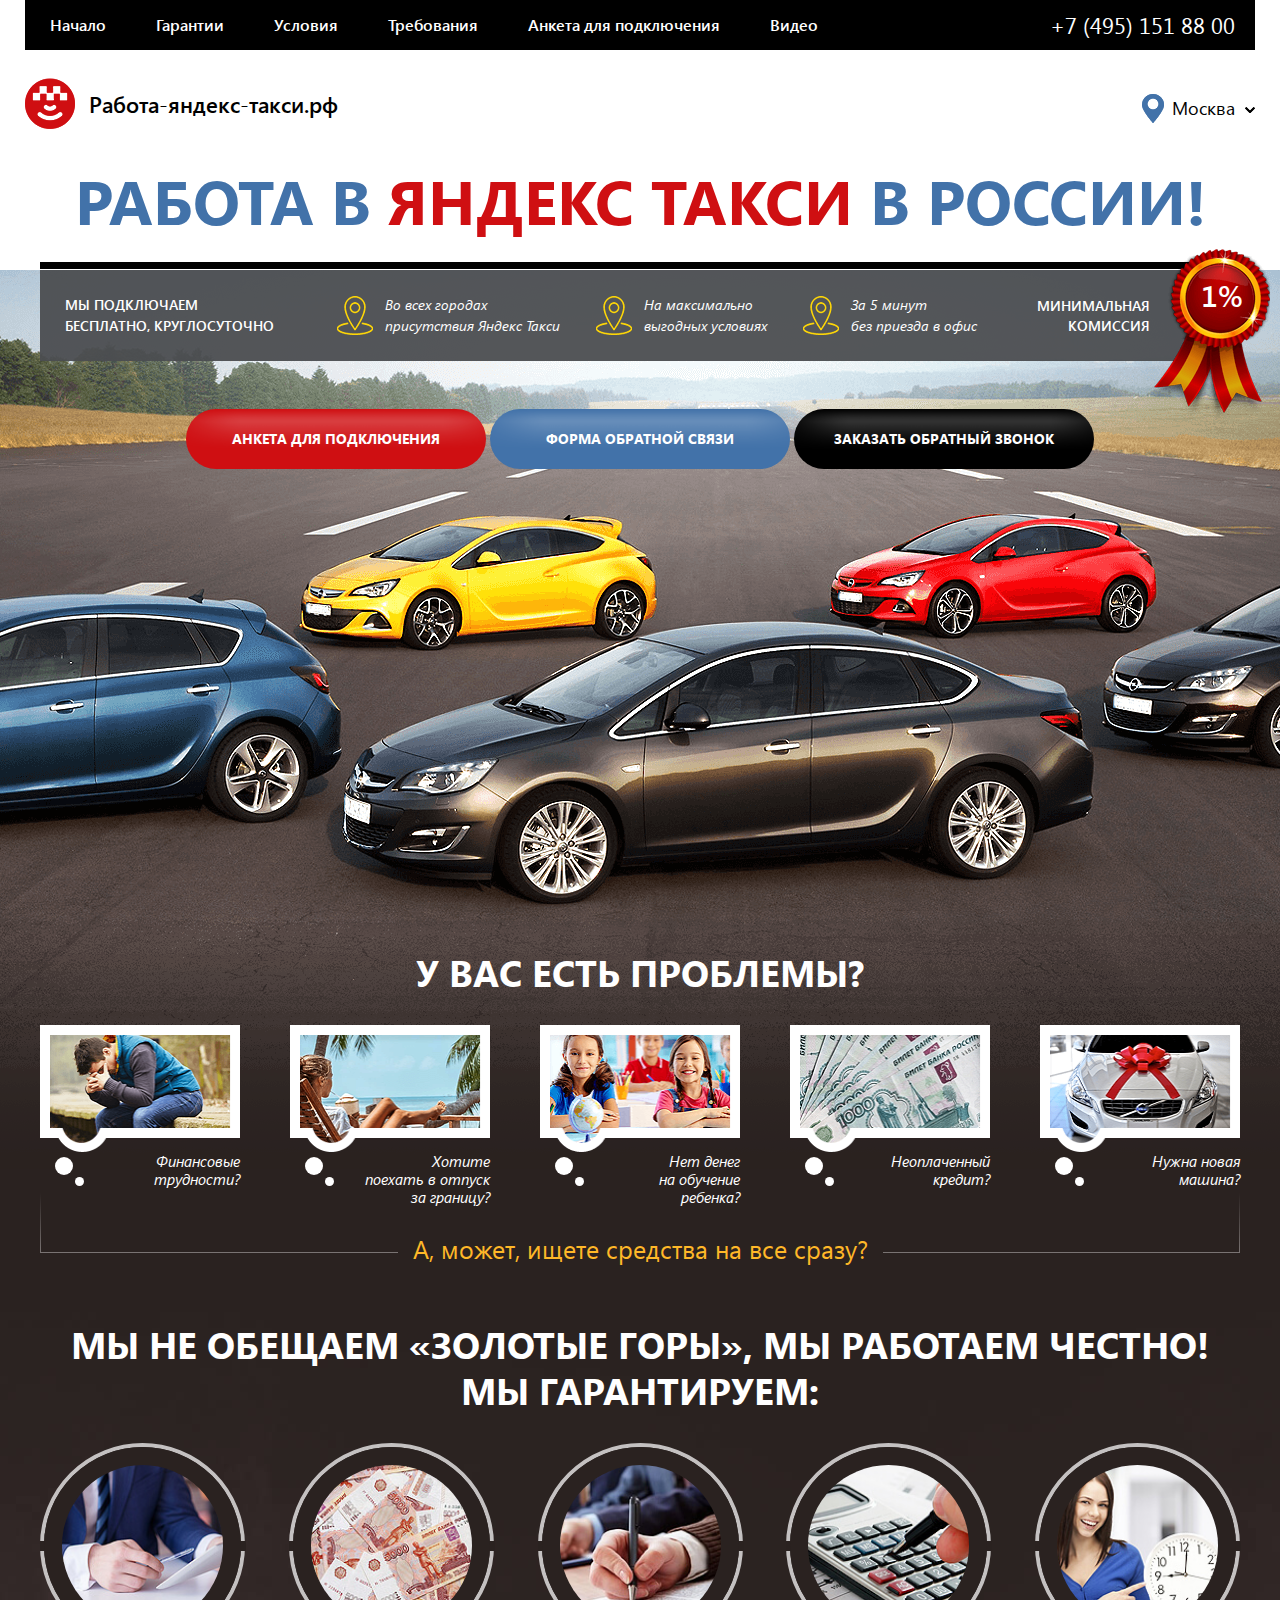
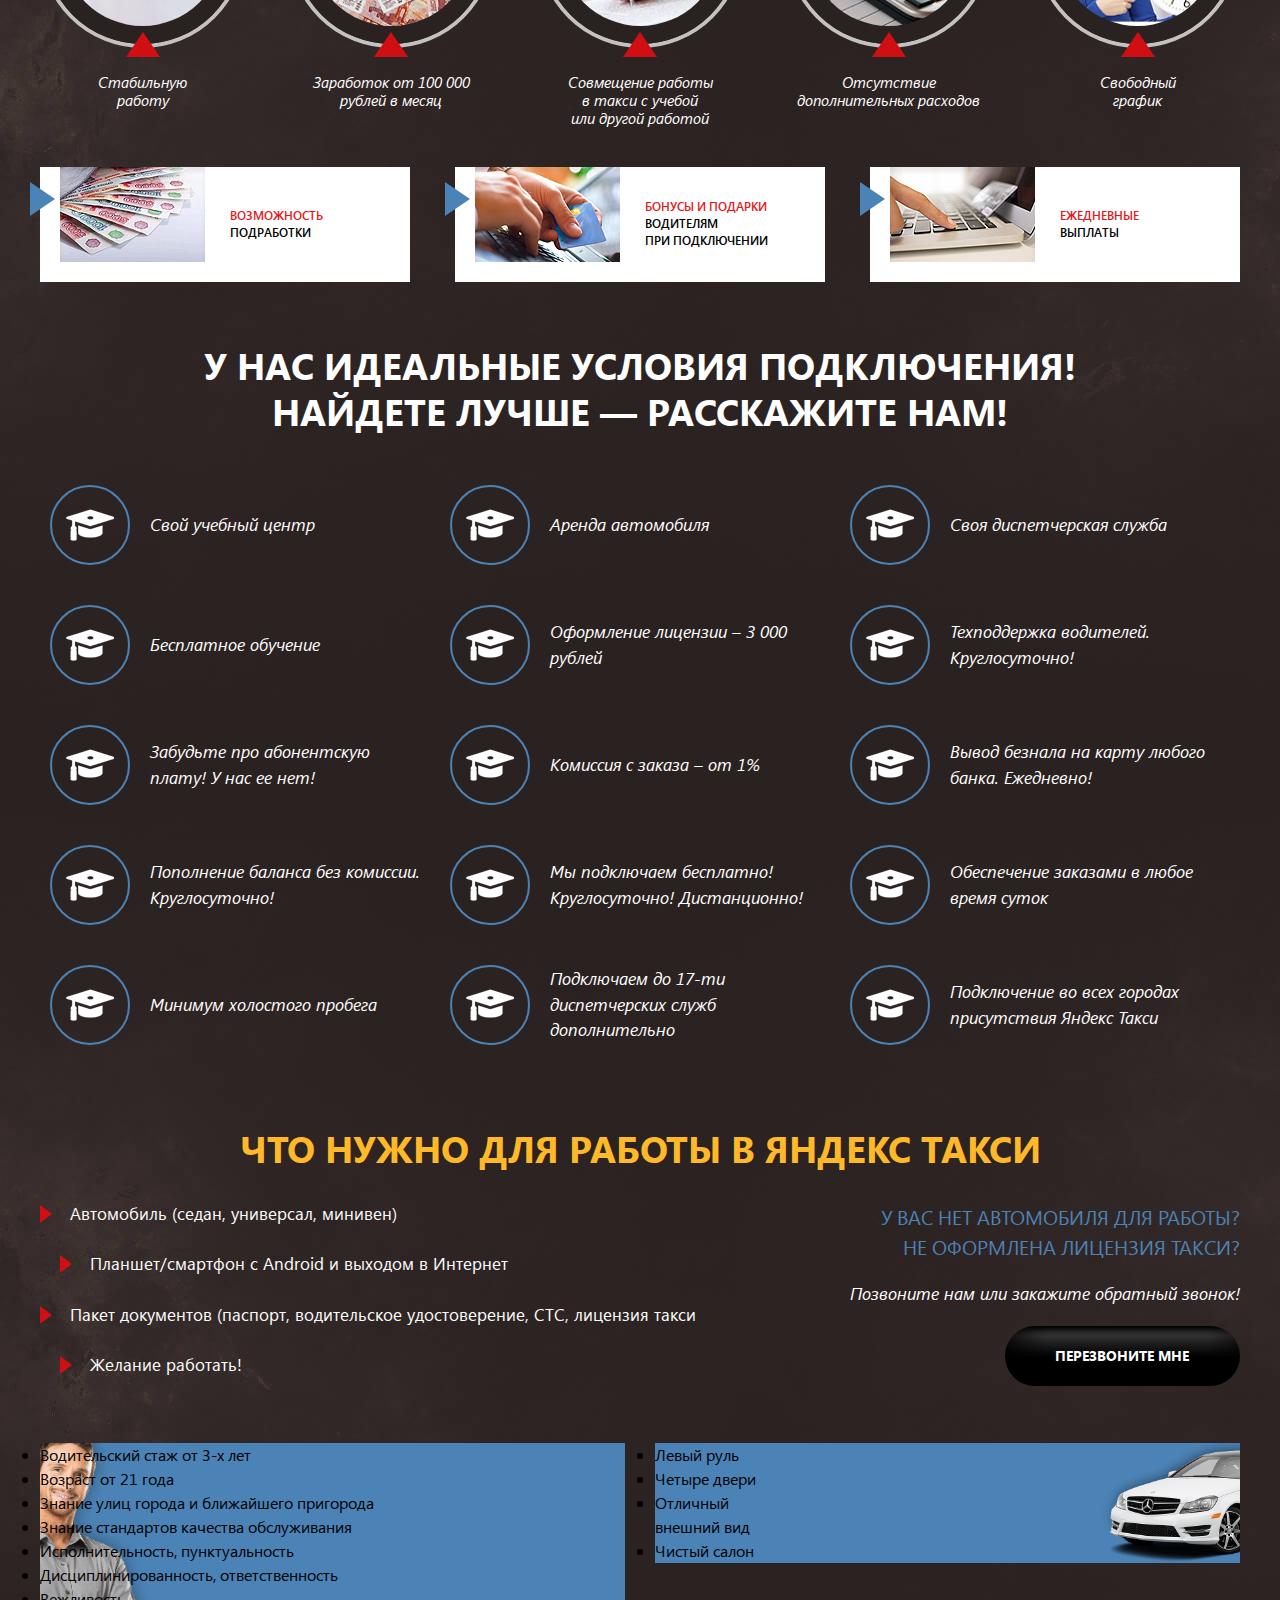
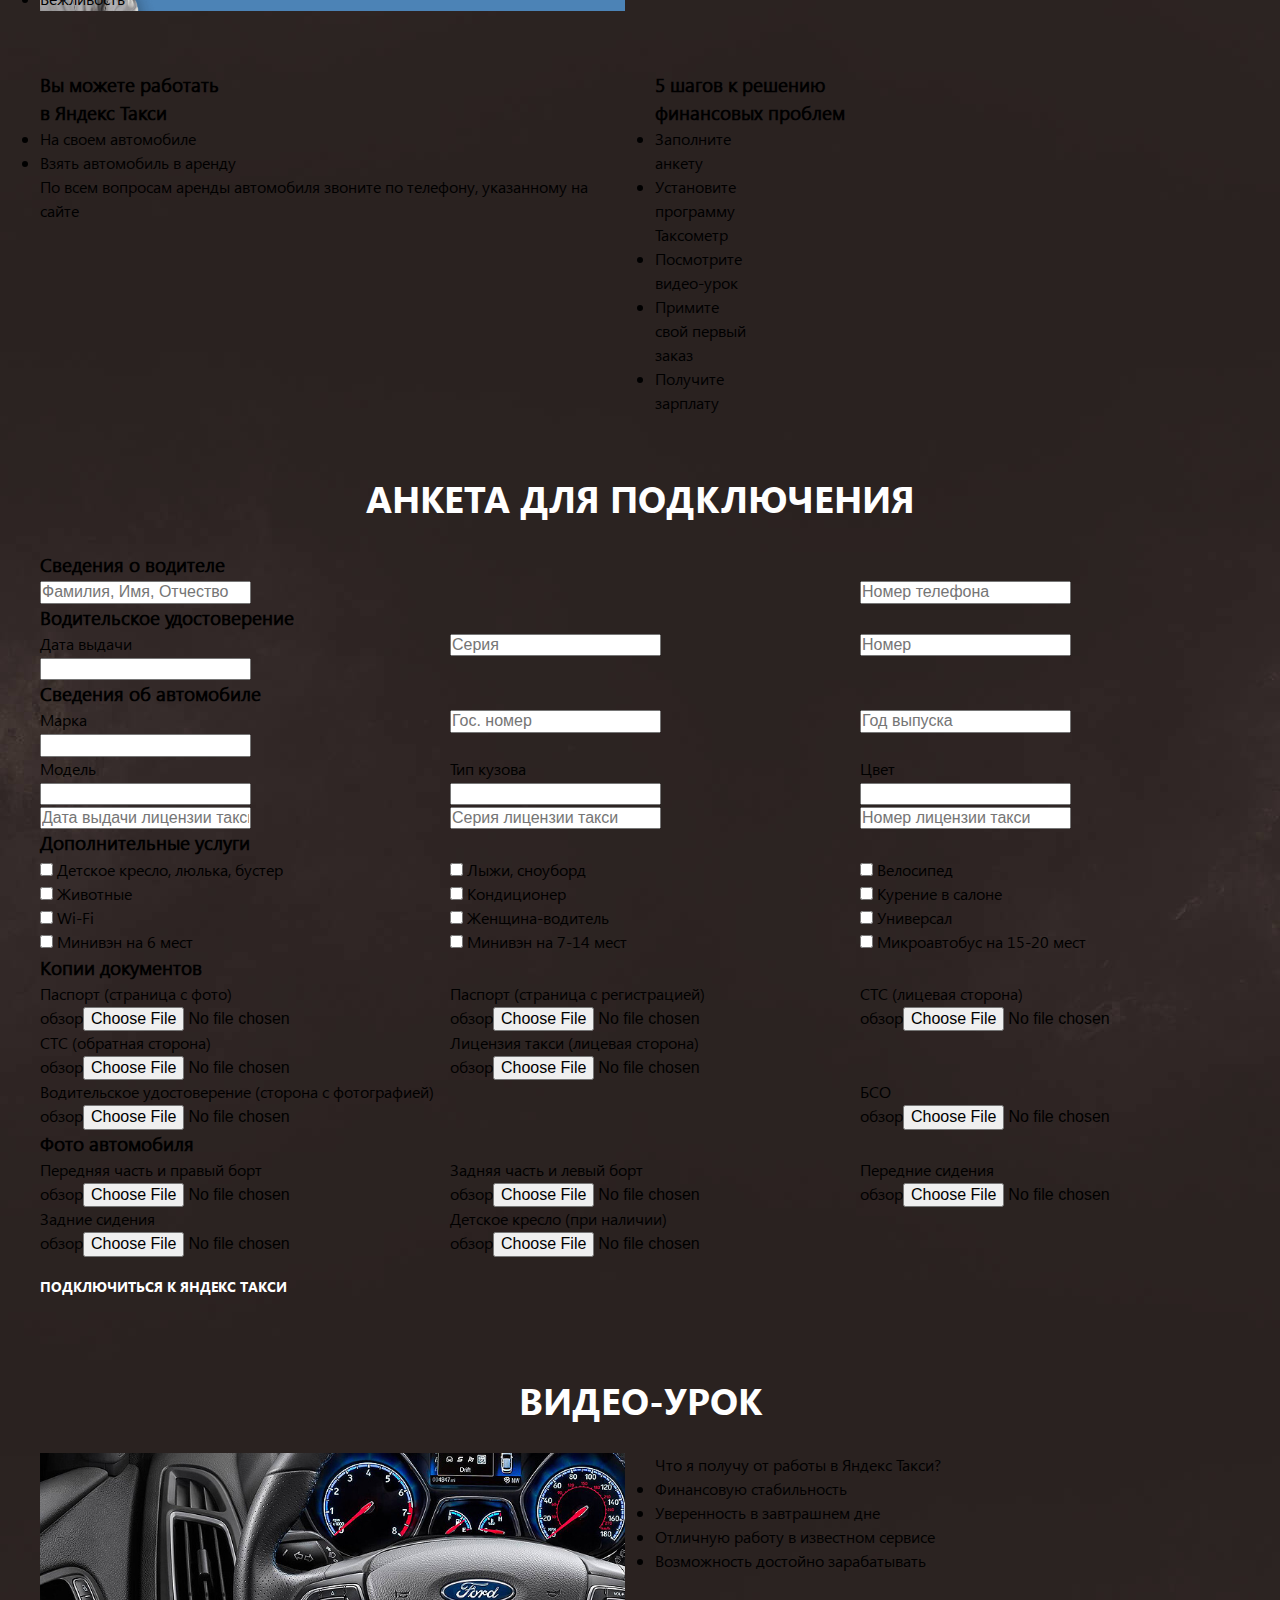
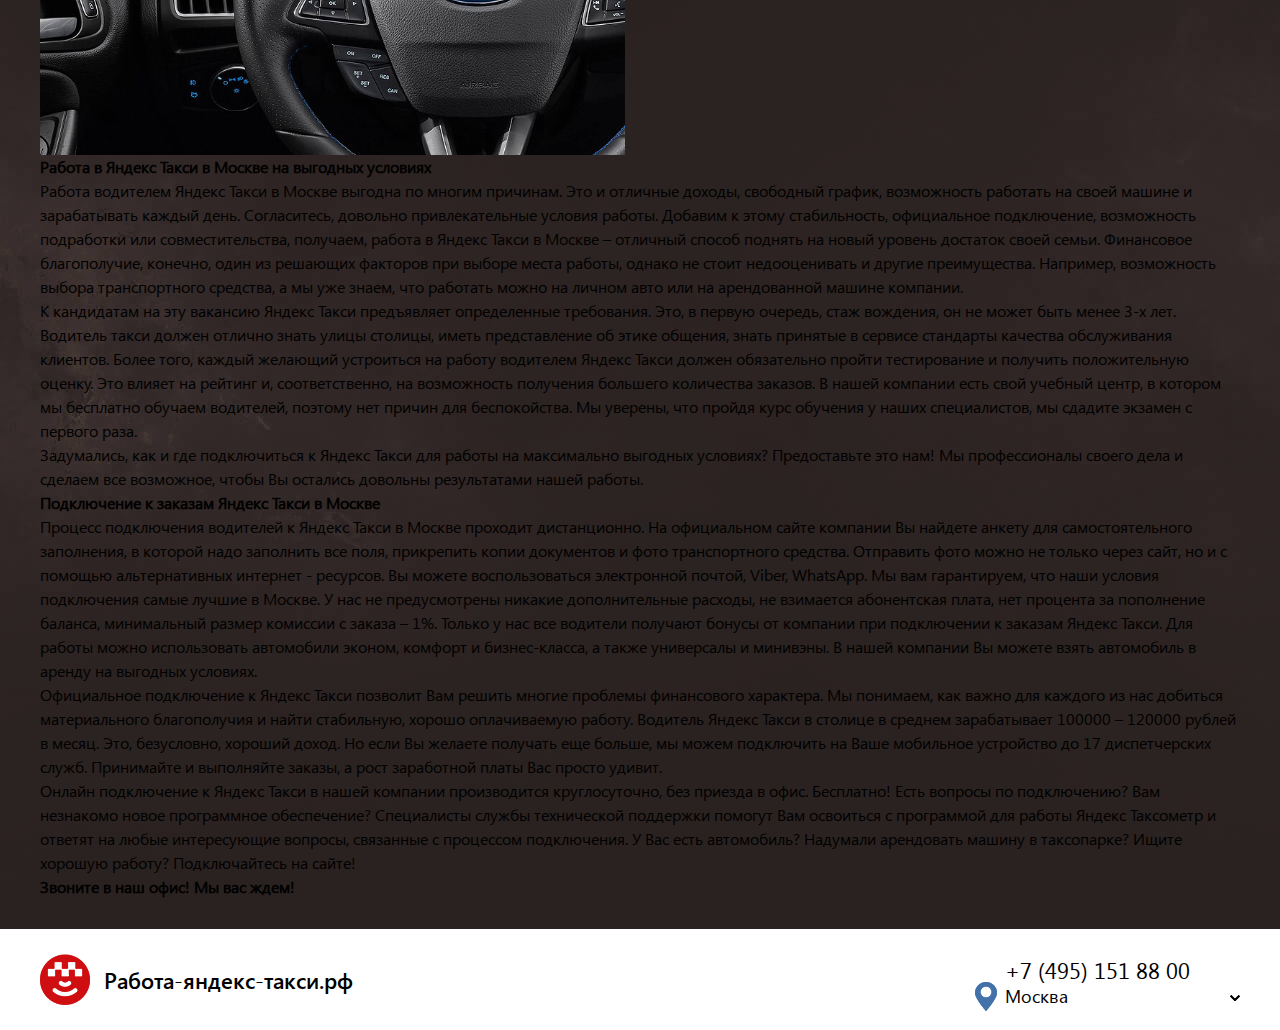
==== commit b4f29bb9: "v 0.1" ====
--- a/index.html
+++ b/index.html
@@ -8,9 +8,9 @@
 </head>
 <body>
 
-<div class="wrapper">
-
-    <header role="banner" id="header">
+<div class="wrapper" id="top">
+
+    <header role="banner">
 
         <div class="row align-middle align-justify">
 
@@ -20,7 +20,7 @@
             </a>
 
             <nav>
-                <a href="#header">Начало</a>
+                <a href="#top">Начало</a>
                 <a href="#guarantees">Гарантии</a>
                 <a href="#conditions">Условия</a>
                 <a href="#requirements">Требования</a>
@@ -94,9 +94,9 @@
                         <div class="title">Мы подключаем<br> бесплатно, круглосуточно</div>
 
                         <ul>
-                            <li>Во всех городах<br> присутствия Яндекс Такси</li>
-                            <li>На максимально<br> выгодных условиях</li>
-                            <li>За 5 минут<br> без приезда в офис</li>
+                            <li><span>Во всех городах<br> присутствия Яндекс Такси</span></li>
+                            <li><span>На максимально<br> выгодных условиях</span></li>
+                            <li><span>За 5 минут<br> без приезда в офис</span></li>
                         </ul>
 
                         <div class="percent">
@@ -108,11 +108,11 @@
 
                     <div class="top-buttons">
 
-                        <button class="to-questionnaire">Анкета для подключения</button>
-
-                        <button class="form-callback">Форма обратной связи</button>
-
-                        <button class="callback">Заказать обратный звонок</button>
+                        <button class="to-questionnaire button-red">Анкета для подключения</button>
+
+                        <button class="form-callback button-blue">Форма обратной связи</button>
+
+                        <button class="callback button-black">Заказать обратный звонок</button>
 
                     </div>
 
@@ -169,7 +169,7 @@
 
                     </ul>
 
-                    <div class="note">А, может, ищете средства на все сразу?</div>
+                    <div class="note"><span>А, может, ищете средства на все сразу?</span></div>
 
                 </div>
 
@@ -191,79 +191,79 @@
                     <ul class="item-list">
 
                         <li class="item">
+                            <div class="item-image">
+                                <div class="image-wrap">
+                                    <img src="source/images/image-guarantee-1.jpg" alt="guarantee">
+                                </div>
+                            </div>
+                            <div class="text">Стабильную<br> работу</div>
+                        </li>
+
+                        <li class="item">
+                            <div class="item-image">
+                                <div class="image-wrap">
+                                    <img src="source/images/image-guarantee-2.jpg" alt="guarantee">
+                                </div>
+                            </div>
+                            <div class="text">Заработок от 100 000<br> рублей в месяц</div>
+                        </li>
+
+                        <li class="item">
+                            <div class="item-image">
+                                <div class="image-wrap">
+                                    <img src="source/images/image-guarantee-3.jpg" alt="guarantee">
+                                </div>
+                            </div>
+                            <div class="text">Совмещение работы<br> в такси с учебой<br> или другой работой</div>
+                        </li>
+
+                        <li class="item">
+                            <div class="item-image">
+                                <div class="image-wrap">
+                                    <img src="source/images/image-guarantee-4.jpg" alt="guarantee">
+                                </div>
+                            </div>
+                            <div class="text">Отсутствие<br> дополнительных расходов</div>
+                        </li>
+
+                        <li class="item">
+                            <div class="item-image">
+                                <div class="image-wrap">
+                                    <img src="source/images/image-guarantee-5.jpg" alt="guarantee">
+                                </div>
+                            </div>
+                            <div class="text">Свободный<br> график</div>
+                        </li>
+
+                    </ul>
+
+                    <ul class="advantages">
+
+                        <li class="advantages-item">
                             <div class="image-wrap">
-                                <img src="source/images/image-guarantee-1.jpg" alt="guarantee">
-                            </div>
-                            <div class="text">Стабильную<br> работу</div>
-                        </li>
-
-                        <li class="item">
+                                <img src="source/images/image-guarantee-6.jpg" alt="advantage">
+                            </div>
+
+                            <div class="text"><span>Возможность</span><br> подработки</div>
+                        </li>
+
+                        <li class="advantages-item">
                             <div class="image-wrap">
-                                <img src="source/images/image-guarantee-2.jpg" alt="guarantee">
-                            </div>
-                            <div class="text">Заработок от 100 000<br> рублей в месяц</div>
-                        </li>
-
-                        <li class="item">
+                                <img src="source/images/image-guarantee-8.jpg" alt="advantage">
+                            </div>
+
+                            <div class="text"><span>Бонусы и подарки</span> водителям<br> при подключении</div>
+                        </li>
+
+                        <li class="advantages-item">
                             <div class="image-wrap">
-                                <img src="source/images/image-guarantee-3.jpg" alt="guarantee">
-                            </div>
-                            <div class="text">Совмещение работы<br> в такси с учебой<br> или другой работой</div>
-                        </li>
-
-                        <li class="item">
-                            <div class="image-wrap">
-                                <img src="source/images/image-guarantee-4.jpg" alt="guarantee">
-                            </div>
-                            <div class="text">Отсутствие<br> дополнительных расходов</div>
-                        </li>
-
-                        <li class="item">
-                            <div class="image-wrap">
-                                <img src="source/images/image-guarantee-5.jpg" alt="guarantee">
-                            </div>
-                            <div class="text">Свободный<br> график</div>
+                                <img src="source/images/image-guarantee-7.jpg" alt="advantage">
+                            </div>
+
+                            <div class="text"><span>Ежедневные</span><br> выплаты</div>
                         </li>
 
                     </ul>
-
-                </div>
-
-            </div>
-
-            <div class="advantages">
-
-                <div class="row">
-
-                    <div class="small-12 medium-4 columns">
-
-                        <div class="image-wrap">
-                            <img src="source/images/image-guarantee-6.jpg" alt="advantage">
-                        </div>
-
-                        <div class="text"><span>Возможность</span><br> подработки</div>
-
-                    </div>
-
-                    <div class="small-12 medium-4 columns">
-
-                        <div class="image-wrap">
-                            <img src="source/images/image-guarantee-8.jpg" alt="advantage">
-                        </div>
-
-                        <div class="text"><span>Бонусы и подарки</span> водителям<br> при подключении</div>
-
-                    </div>
-
-                    <div class="small-12 medium-4 columns">
-
-                        <div class="image-wrap">
-                            <img src="source/images/image-guarantee-7.jpg" alt="advantage">
-                        </div>
-
-                        <div class="text"><span>Ежедневные</span><br> выплаты</div>
-
-                    </div>
 
                 </div>
 
@@ -283,21 +283,21 @@
                     </h2>
                     
                     <ul class="item-list">
-                        <li class="item">Свой учебный центр</li>
-                        <li class="item">Аренда автомобиля</li>
-                        <li class="item">Своя диспетчерская служба</li>
-                        <li class="item">Бесплатное обучение</li>
-                        <li class="item">Оформление лицензии – 3 000 рублей</li>
-                        <li class="item">Техподдержка водителей. Круглосуточно!</li>
-                        <li class="item">Забудьте про абонентскую плату! У нас ее нет!</li>
-                        <li class="item">Комиссия с заказа – от 1%</li>
-                        <li class="item">Вывод безнала на карту любого банка. Ежедневно!</li>
-                        <li class="item">Пополнение баланса без комиссии. Круглосуточно!</li>
-                        <li class="item">Мы подключаем бесплатно! Круглосуточно! Дистанционно!</li>
-                        <li class="item">Обеспечение заказами в любое время суток</li>
-                        <li class="item">Минимум холостого пробега</li>
-                        <li class="item">Подключаем до 17-ти диспетчерских служб дополнительно</li>
-                        <li class="item">Подключение во всех городах присутствия Яндекс Такси</li>
+                        <li class="item"><div class="icon"></div><span>Свой учебный центр</span></li>
+                        <li class="item"><div class="icon"></div><span>Аренда автомобиля</span></li>
+                        <li class="item"><div class="icon"></div><span>Своя диспетчерская служба</span></li>
+                        <li class="item"><div class="icon"></div><span>Бесплатное обучение</span></li>
+                        <li class="item"><div class="icon"></div><span>Оформление лицензии – 3 000 рублей</span></li>
+                        <li class="item"><div class="icon"></div><span>Техподдержка водителей. Круглосуточно!</span></li>
+                        <li class="item"><div class="icon"></div><span>Забудьте про абонентскую плату! У нас ее нет!</span></li>
+                        <li class="item"><div class="icon"></div><span>Комиссия с заказа – от 1%</span></li>
+                        <li class="item"><div class="icon"></div><span>Вывод безнала на карту любого банка. Ежедневно!</span></li>
+                        <li class="item"><div class="icon"></div><span>Пополнение баланса без комиссии. Круглосуточно!</span></li>
+                        <li class="item"><div class="icon"></div><span>Мы подключаем бесплатно! Круглосуточно! Дистанционно!</span></li>
+                        <li class="item"><div class="icon"></div><span>Обеспечение заказами в любое время суток</span></li>
+                        <li class="item"><div class="icon"></div><span>Минимум холостого пробега</span></li>
+                        <li class="item"><div class="icon"></div><span>Подключаем до 17-ти диспетчерских служб дополнительно</span></li>
+                        <li class="item"><div class="icon"></div><span>Подключение во всех городах присутствия Яндекс Такси</span></li>
                     </ul>
 
                 </div>
@@ -339,7 +339,7 @@
 
                         <div class="text">Позвоните нам или закажите обратный звонок!</div>
 
-                        <button class="callback">Перезвоните мне</button>
+                        <button class="callback button-black">Перезвоните мне</button>
 
                     </div>
 
--- a/css/all-styles.css
+++ b/css/all-styles.css
@@ -2023,6 +2023,34 @@
 button:hover, button:active, button:focus {
   outline: none; }
 
+button {
+  -webkit-transition: 0.4s;
+  -moz-transition: 0.4s;
+  -o-transition: 0.4s;
+  transition: 0.4s;
+  display: inline-block;
+  border: none;
+  height: 60px;
+  line-height: 60px;
+  border-radius: 30px;
+  font-family: "SegoeUI Bold", sans-serif;
+  font-size: 14px;
+  text-transform: uppercase;
+  color: #fff;
+  cursor: pointer; }
+  button.button-red {
+    background: #cf0f12 url(../source/images/button-decor.png) no-repeat center top;
+    background-size: 100% auto; }
+  button.button-blue {
+    background: #4272a9 url(../source/images/button-decor.png) no-repeat center top;
+    background-size: 100% auto; }
+  button.button-black {
+    background: #000 url(../source/images/button-decor.png) no-repeat center top;
+    background-size: 100% auto; }
+  button:hover {
+    background-position: center -10px;
+    box-shadow: 0 5px 5px 0 rgba(0, 0, 0, 0.5); }
+
 .custom-select {
   display: block; }
   .custom-select .current-value {
@@ -2032,10 +2060,41 @@
   .custom-select.active ul {
     display: block; }
 
+section {
+  display: block;
+  width: 100%;
+  padding: 30px 0; }
+
+h2 {
+  font-family: "SegoeUI Bold", sans-serif;
+  font-size: 37px;
+  text-transform: uppercase;
+  color: #fff;
+  text-align: center;
+  line-height: 1.25;
+  margin: 0 0 30px 0; }
+  h2 span {
+    display: block;
+    color: inherit;
+    font-family: inherit;
+    font-size: inherit;
+    line-height: inherit; }
+
+.item-list {
+  display: flex;
+  justify-content: space-between;
+  align-items: flex-start; }
+  .item-list .item {
+    display: block; }
+
 /***********************************************************************************************************************
 ************** header
 ***********************************************************************************************************************/
 header[role='banner'] {
+  -webkit-transition: 0.2s;
+  -moz-transition: 0.2s;
+  -o-transition: 0.2s;
+  transition: 0.2s;
   background: #fff;
   padding: 0 0 105px 0; }
   header[role='banner'] .row {
@@ -2077,14 +2136,52 @@
     position: absolute;
     top: 90px;
     right: 0; }
+  header[role='banner'].header-fixed {
+    position: fixed;
+    width: 100%;
+    left: 0;
+    top: -100%; }
+    header[role='banner'].header-fixed + main {
+      margin: 155px 0 0 0; }
+  header[role='banner'].header-short {
+    padding: 10px 0;
+    background: #000;
+    position: fixed;
+    width: 100%;
+    left: 0;
+    top: 0;
+    z-index: 100; }
+    header[role='banner'].header-short + main {
+      margin: 155px 0 0 0; }
+    header[role='banner'].header-short .logo {
+      position: static;
+      margin: 0 0 0 20px; }
+      header[role='banner'].header-short .logo span:first-of-type {
+        width: 40px; }
+      header[role='banner'].header-short .logo span:last-of-type {
+        display: none; }
+    header[role='banner'].header-short nav a {
+      font-size: 15px;
+      padding: 17px 15px; }
+    header[role='banner'].header-short .location-phone {
+      margin: 0 20px 0 0;
+      padding: 0 0 35px 0; }
+      header[role='banner'].header-short .location-phone .link-phone {
+        margin: 0; }
+        header[role='banner'].header-short .location-phone .link-phone a {
+          font-size: 18px; }
+      header[role='banner'].header-short .location-phone .select-city {
+        top: auto;
+        bottom: 10px; }
+        header[role='banner'].header-short .location-phone .select-city .current-value {
+          color: #fff; }
+          header[role='banner'].header-short .location-phone .select-city .current-value:before {
+            background: url(../source/images/select-marker.png) no-repeat right top; }
 
 /***********************************************************************************************************************
 ************** location-phone
 ***********************************************************************************************************************/
 .location-phone {
-  display: flex;
-  justify-content: space-between;
-  align-items: center;
   position: relative; }
   .location-phone .link-phone {
     display: block;
@@ -2215,18 +2312,386 @@
 /***********************************************************************************************************************
 ************** top-block
 ***********************************************************************************************************************/
+.top-block {
+  padding: 0 0 450px 0; }
+
+.top-advantages {
+  display: flex;
+  justify-content: space-between;
+  align-items: center;
+  background: rgba(75, 77, 80, 0.95);
+  padding: 25px;
+  border-top: 7px solid #000;
+  position: relative;
+  top: -8px;
+  box-shadow: inset 0 1px 0 0 #fff;
+  margin: 0 0 40px 0; }
+  .top-advantages .title {
+    font-family: "SegoeUI SemiBold", sans-serif;
+    font-size: 14px;
+    color: #fff;
+    text-transform: uppercase; }
+  .top-advantages ul {
+    white-space: nowrap; }
+    .top-advantages ul li {
+      display: inline-block;
+      vertical-align: middle;
+      margin: 0 15px; }
+      .top-advantages ul li span {
+        display: inline-block;
+        vertical-align: middle;
+        font-family: "SegoeUI Italic", sans-serif;
+        color: #fff;
+        font-size: 14px; }
+      .top-advantages ul li:before {
+        content: '';
+        display: inline-block;
+        vertical-align: middle;
+        width: 40px;
+        height: 40px;
+        margin: 0 10px 0 0;
+        background: url(../source/images/sprite-yellow.png) no-repeat 0 0; }
+  .top-advantages .percent {
+    padding: 0 65px 0 0;
+    text-align: right;
+    line-height: 1.2; }
+    .top-advantages .percent span:first-of-type {
+      font-family: "SegoeUI SemiBold", sans-serif;
+      font-size: 14px;
+      color: #fff;
+      text-transform: uppercase;
+      line-height: 1.2; }
+    .top-advantages .percent span:last-of-type {
+      display: block;
+      width: 125px;
+      height: 174px;
+      background: url(../source/images/medal.png) no-repeat 0 0;
+      background-size: cover;
+      position: absolute;
+      right: -30px;
+      top: -20px;
+      text-align: center;
+      font-family: "SegoeUI SemiBold", sans-serif;
+      font-size: 30px;
+      color: #fff;
+      padding: 28px 0 0 28px; }
+
+.top-buttons {
+  text-align: center; }
+  .top-buttons button {
+    width: 300px; }
+
 /***********************************************************************************************************************
 ************** problems
 ***********************************************************************************************************************/
+.problems .item {
+  width: 200px; }
+.problems .text {
+  text-align: right;
+  line-height: 1.2;
+  font-size: 15px;
+  font-family: "SegoeUI Italic", sans-serif;
+  color: #fff; }
+.problems .image-wrap {
+  position: relative; }
+  .problems .image-wrap:before {
+    content: '';
+    display: block;
+    width: 18px;
+    height: 18px;
+    background: #fff;
+    border-radius: 50%;
+    position: absolute;
+    top: calc(100% + 5px);
+    left: 15px; }
+  .problems .image-wrap:after {
+    content: '';
+    display: block;
+    width: 9px;
+    height: 9px;
+    background: #fff;
+    border-radius: 50%;
+    position: absolute;
+    top: calc(100% + 25px);
+    left: 35px; }
+.problems .note {
+  font-size: 25px;
+  color: #ffb828;
+  margin: 30px 0 0 0;
+  text-align: center;
+  line-height: 1;
+  position: relative;
+  z-index: 1; }
+  .problems .note span {
+    display: inline-block;
+    font-size: inherit;
+    color: inherit;
+    line-height: 1;
+    background: #2a2220;
+    padding: 0 15px; }
+    .problems .note span:after {
+      content: '';
+      width: 100%;
+      height: 1px;
+      background: #797372;
+      position: absolute;
+      bottom: 8px;
+      left: 0;
+      z-index: -1; }
+  .problems .note:before, .problems .note:after {
+    content: '';
+    width: 1px;
+    height: 60px;
+    background: linear-gradient(to top, #797372, transparent);
+    position: absolute;
+    bottom: 8px;
+    left: 0; }
+  .problems .note:after {
+    right: 0;
+    left: auto; }
+
 /***********************************************************************************************************************
 ************** guarantees
 ***********************************************************************************************************************/
+.guarantees .item-list {
+  margin: 0 0 40px 0; }
+.guarantees .item {
+  width: 205px; }
+.guarantees .text {
+  text-align: center;
+  line-height: 1.2;
+  font-size: 15px;
+  font-family: "SegoeUI Italic", sans-serif;
+  color: #fff;
+  margin: 25px 0 0 0; }
+.guarantees .item-image {
+  width: 100%;
+  border: 4px solid #c4c1c1;
+  position: relative;
+  border-radius: 50%; }
+  .guarantees .item-image:before {
+    -webkit-transition: 0.6s;
+    -moz-transition: 0.6s;
+    -o-transition: 0.6s;
+    transition: 0.6s;
+    content: '';
+    display: block;
+    width: calc(100% + 9px);
+    height: 10px;
+    background: #2a2220;
+    position: absolute;
+    left: -4px;
+    right: -5px;
+    top: 0;
+    bottom: 0;
+    margin: auto;
+    z-index: 1;
+    transform-origin: center; }
+  .guarantees .item-image:after {
+    -webkit-transition: 0.6s;
+    -moz-transition: 0.6s;
+    -o-transition: 0.6s;
+    transition: 0.6s;
+    content: '';
+    display: block;
+    width: 0;
+    height: 0;
+    border-bottom: 25px solid #d10f13;
+    border-left: 17px solid transparent;
+    border-right: 17px solid transparent;
+    position: absolute;
+    margin: auto;
+    left: 0;
+    right: 0;
+    bottom: -13px;
+    z-index: 2;
+    transform-origin: center -88px; }
+  .guarantees .item-image .image-wrap {
+    width: 100%;
+    padding-top: calc(100% - 36px);
+    position: relative;
+    border: 18px solid #2a2220;
+    border-radius: 50%;
+    overflow: hidden;
+    z-index: 1; }
+    .guarantees .item-image .image-wrap img {
+      display: block;
+      width: auto;
+      height: auto;
+      min-width: 100%;
+      min-height: 100%;
+      position: absolute;
+      top: 0;
+      left: 0; }
+  .guarantees .item-image:hover:before {
+    -webkit-transform: rotate(135deg);
+    -moz-transform: rotate(135deg);
+    -ms-transform: rotate(135deg);
+    -o-transform: rotate(135deg);
+    transform: rotate(135deg); }
+  .guarantees .item-image:hover:after {
+    -webkit-transform: rotate(-135deg);
+    -moz-transform: rotate(-135deg);
+    -ms-transform: rotate(-135deg);
+    -o-transform: rotate(-135deg);
+    transform: rotate(-135deg); }
+.guarantees .advantages {
+  display: flex;
+  justify-content: space-between;
+  align-items: stretch; }
+  .guarantees .advantages .advantages-item {
+    display: flex;
+    width: 100%;
+    max-width: 370px;
+    background: #fff;
+    margin: 0 15px;
+    padding: 0 20px;
+    position: relative; }
+    .guarantees .advantages .advantages-item:first-of-type {
+      margin: 0 15px 0 0; }
+    .guarantees .advantages .advantages-item:last-of-type {
+      margin: 0 0 0 15px; }
+    .guarantees .advantages .advantages-item:before {
+      -webkit-transition: 0.4s;
+      -moz-transition: 0.4s;
+      -o-transition: 0.4s;
+      transition: 0.4s;
+      content: '';
+      display: block;
+      width: 0;
+      height: 0;
+      border-left: 25px solid #4c83b6;
+      border-top: 17px solid transparent;
+      border-bottom: 17px solid transparent;
+      position: absolute;
+      left: -10px;
+      top: 15px; }
+  .guarantees .advantages .image-wrap {
+    -webkit-transition: 0.4s;
+    -moz-transition: 0.4s;
+    -o-transition: 0.4s;
+    transition: 0.4s;
+    width: 145px;
+    height: 95px;
+    overflow: hidden;
+    align-self: flex-start;
+    margin: 0 0 20px; }
+    .guarantees .advantages .image-wrap img {
+      width: auto;
+      height: auto;
+      min-width: 100%;
+      min-height: 100%; }
+  .guarantees .advantages .text {
+    align-self: center;
+    padding: 0 0 0 25px;
+    line-height: 1.4;
+    font-family: "SegoeUI SemiBold", sans-serif;
+    font-size: 12px;
+    text-transform: uppercase;
+    color: #000;
+    text-align: left;
+    max-width: calc(100% - 150px);
+    margin: 0; }
+    .guarantees .advantages .text span {
+      line-height: 1.4;
+      font-family: inherit;
+      font-size: inherit;
+      color: #e5161a; }
+  .guarantees .advantages .advantages-item:hover .image-wrap {
+    margin: 20px 0 0; }
+  .guarantees .advantages .advantages-item:hover:before {
+    top: calc(100% - 45px); }
+
 /***********************************************************************************************************************
 ************** conditions
 ***********************************************************************************************************************/
+.conditions .item-list {
+  display: flex;
+  flex-wrap: wrap;
+  justify-content: space-between;
+  align-items: center;
+  align-content: center; }
+  .conditions .item-list .item {
+    display: block;
+    width: 380px;
+    margin: 20px 10px; }
+  .conditions .item-list .icon {
+    display: inline-block;
+    vertical-align: middle;
+    width: 80px;
+    height: 80px;
+    background: url(../source/images/sprite-white.png) no-repeat 0 0;
+    margin: 0 20px 0 0;
+    position: relative; }
+    .conditions .item-list .icon:before {
+      content: '';
+      width: 100%;
+      height: 100%;
+      border: 2px solid #4c83b6;
+      border-radius: 50%;
+      position: absolute;
+      left: 0;
+      top: 0; }
+  .conditions .item-list span {
+    display: inline-block;
+    vertical-align: middle;
+    font-family: "SegoeUI Italic", sans-serif;
+    font-size: 17px;
+    color: #fff;
+    width: calc(100% - 105px); }
+
 /***********************************************************************************************************************
 ************** requirements
 ***********************************************************************************************************************/
+.requirements h2 {
+  color: #ffb828; }
+
+.necessary {
+  margin: 0 0 40px 0; }
+  .necessary .columns:last-child {
+    text-align: right; }
+  .necessary ul li {
+    display: block;
+    padding: 0 0 0 30px;
+    position: relative;
+    font-size: 17px;
+    color: #fff;
+    margin: 25px 0; }
+    .necessary ul li:before {
+      content: '';
+      display: block;
+      width: 0;
+      height: 0;
+      border-left: 12px solid #d10f13;
+      border-top: 9px solid transparent;
+      border-bottom: 9px solid transparent;
+      position: absolute;
+      left: 0;
+      top: 4px; }
+    .necessary ul li:first-of-type {
+      margin: 0 0 25px 0; }
+    .necessary ul li:nth-of-type(2n) {
+      margin: 25px 0 25px 20px; }
+  .necessary .title {
+    font-size: 20px;
+    color: #4c83b6;
+    text-transform: uppercase; }
+  .necessary .text {
+    font-family: "SegoeUI Italic", sans-serif;
+    font-size: 17px;
+    color: #fff;
+    margin: 20px 0; }
+  .necessary button {
+    width: 235px; }
+
+.person-requirements {
+  background: #4c83b6 url(../source/images/decor-requirement-man.png) no-repeat left top;
+  background-size: auto 100%; }
+
+.car-requirements {
+  background: #4c83b6 url(../source/images/decor-requirement-car.png) no-repeat right top;
+  background-size: auto 100%; }
+
 /***********************************************************************************************************************
 ************** steps
 ***********************************************************************************************************************/
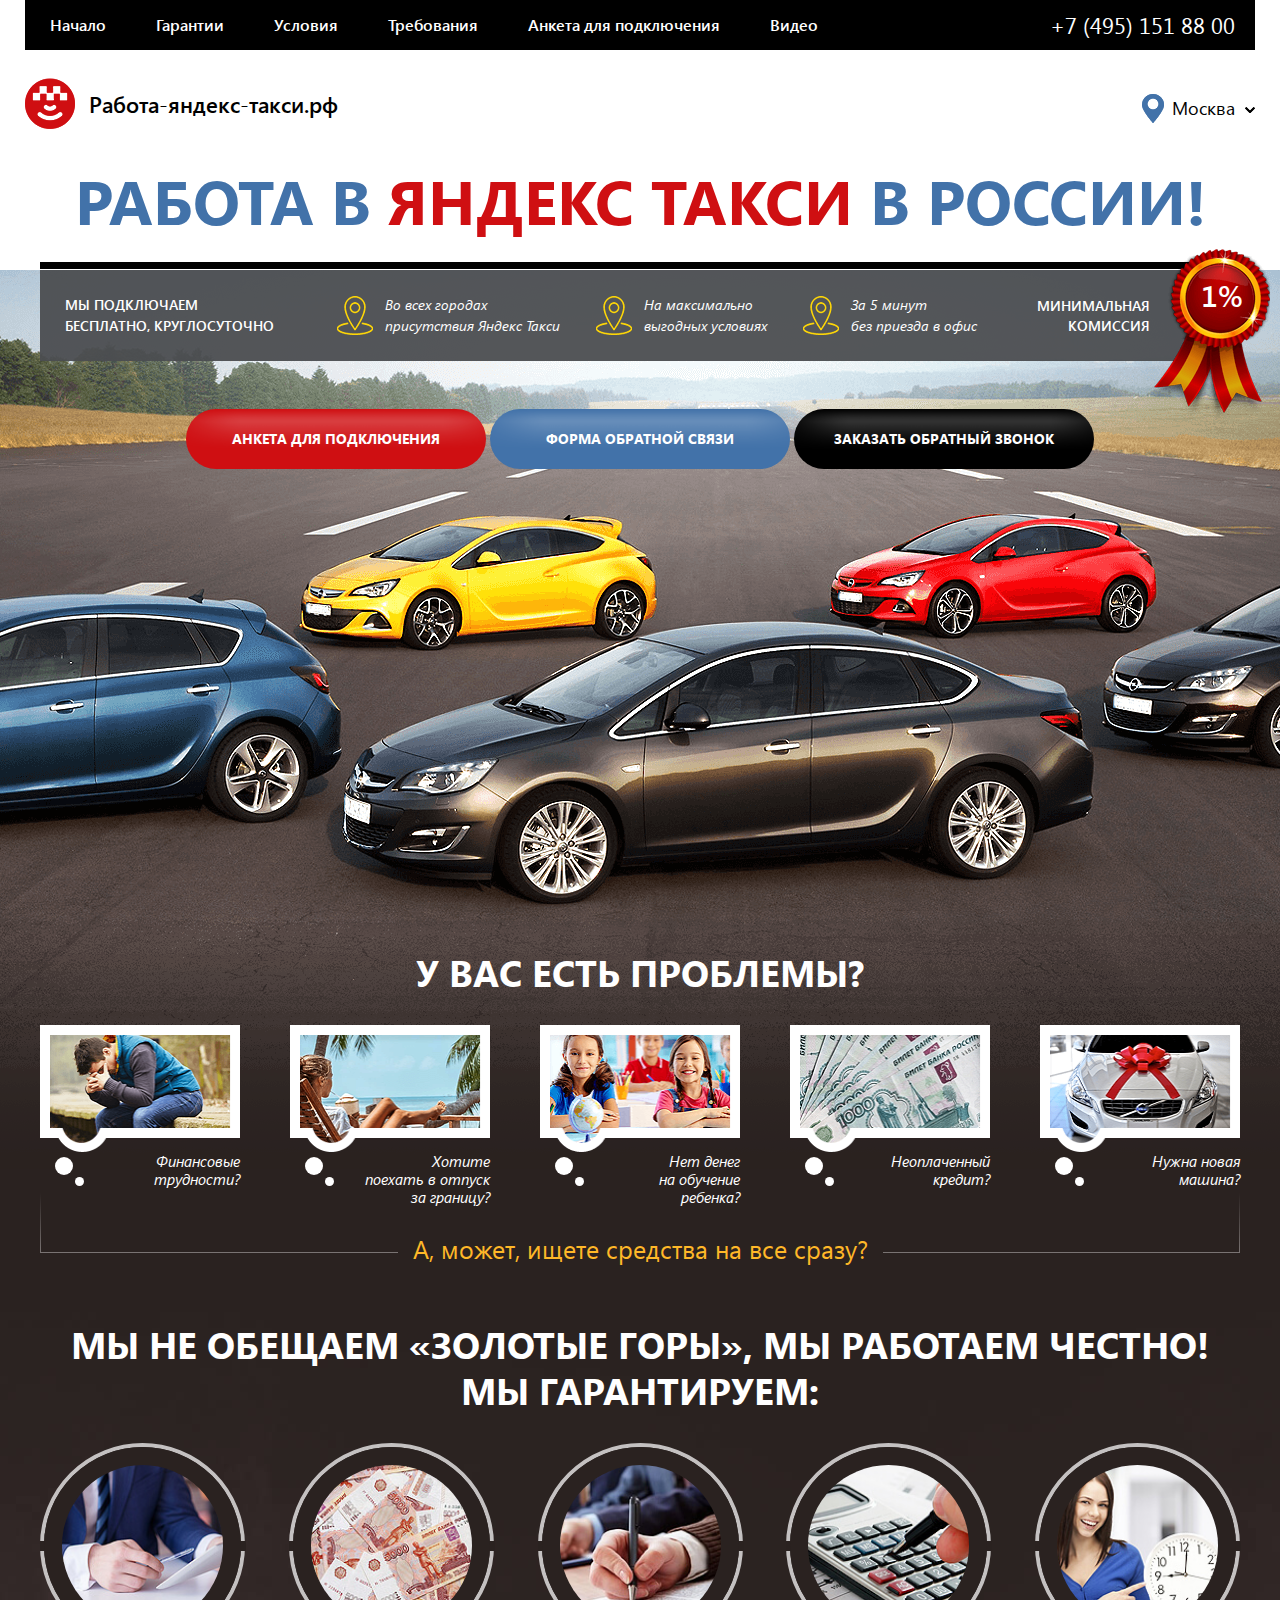
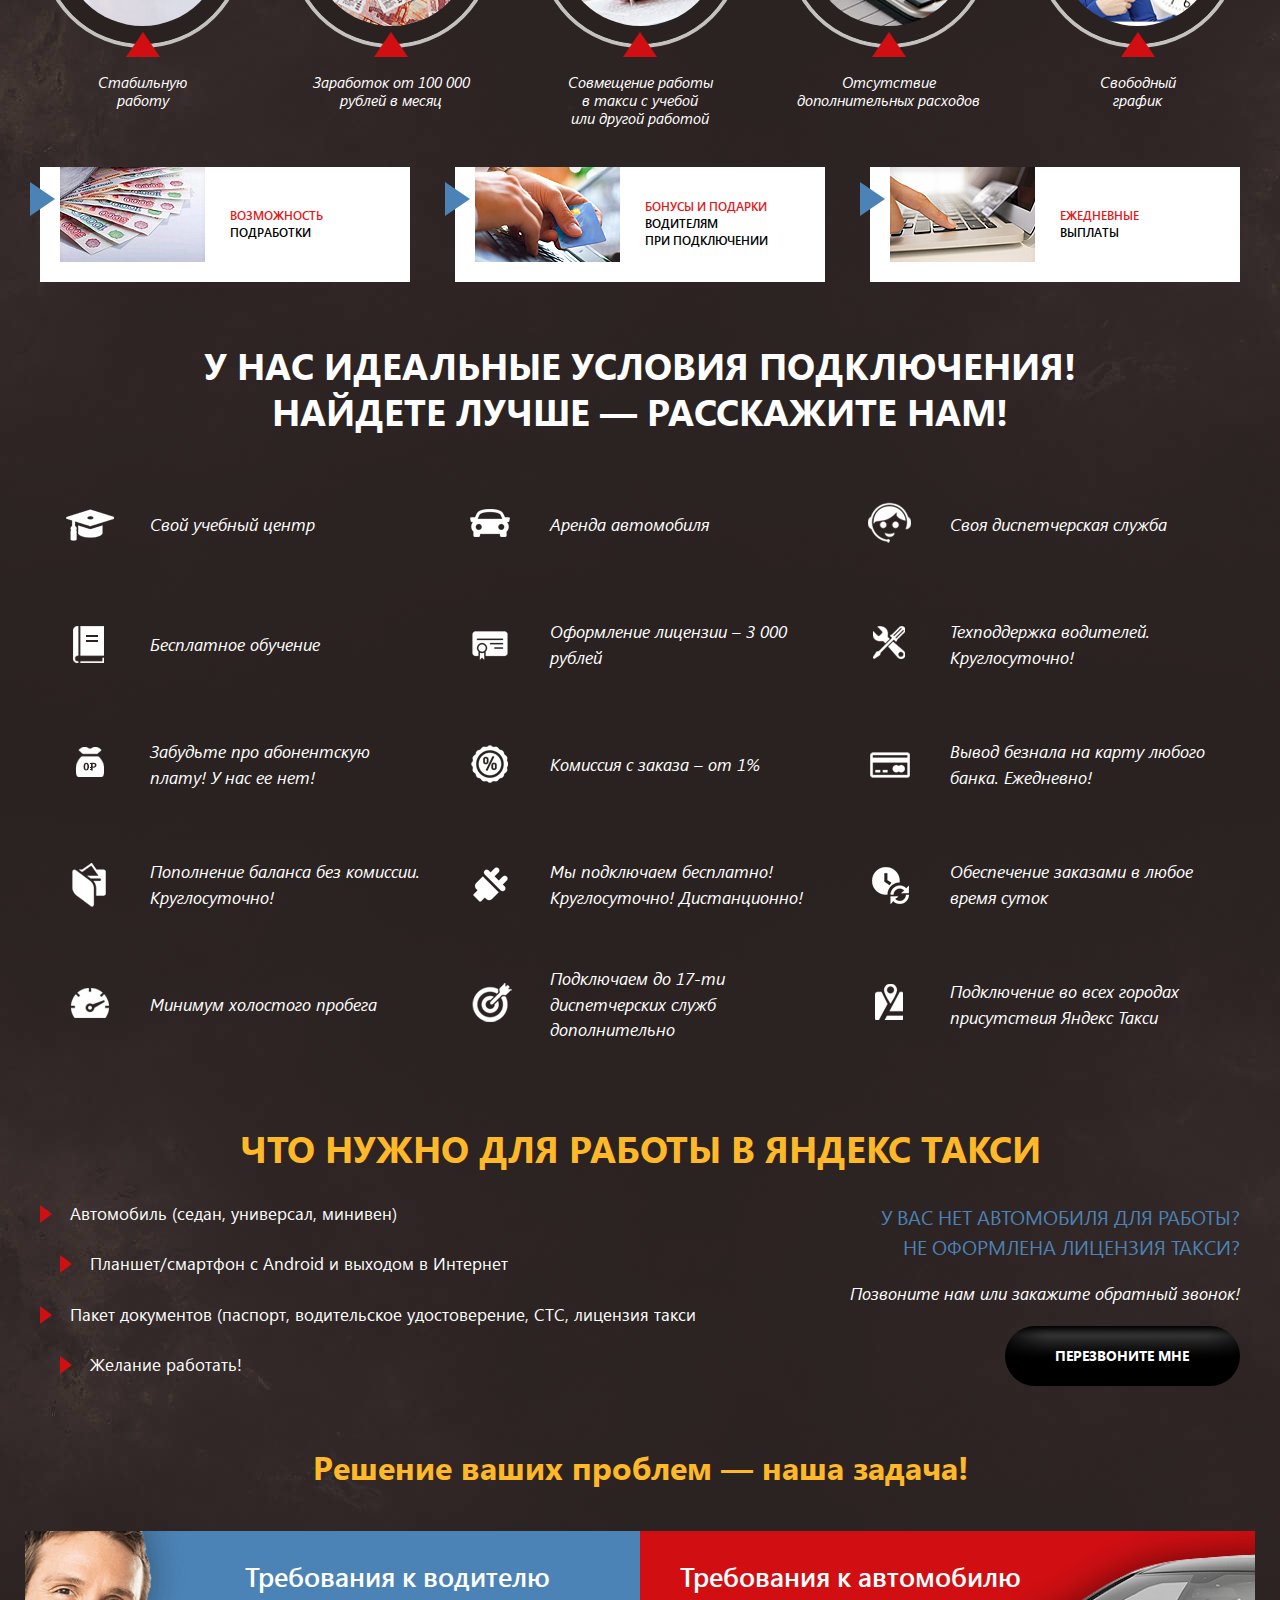
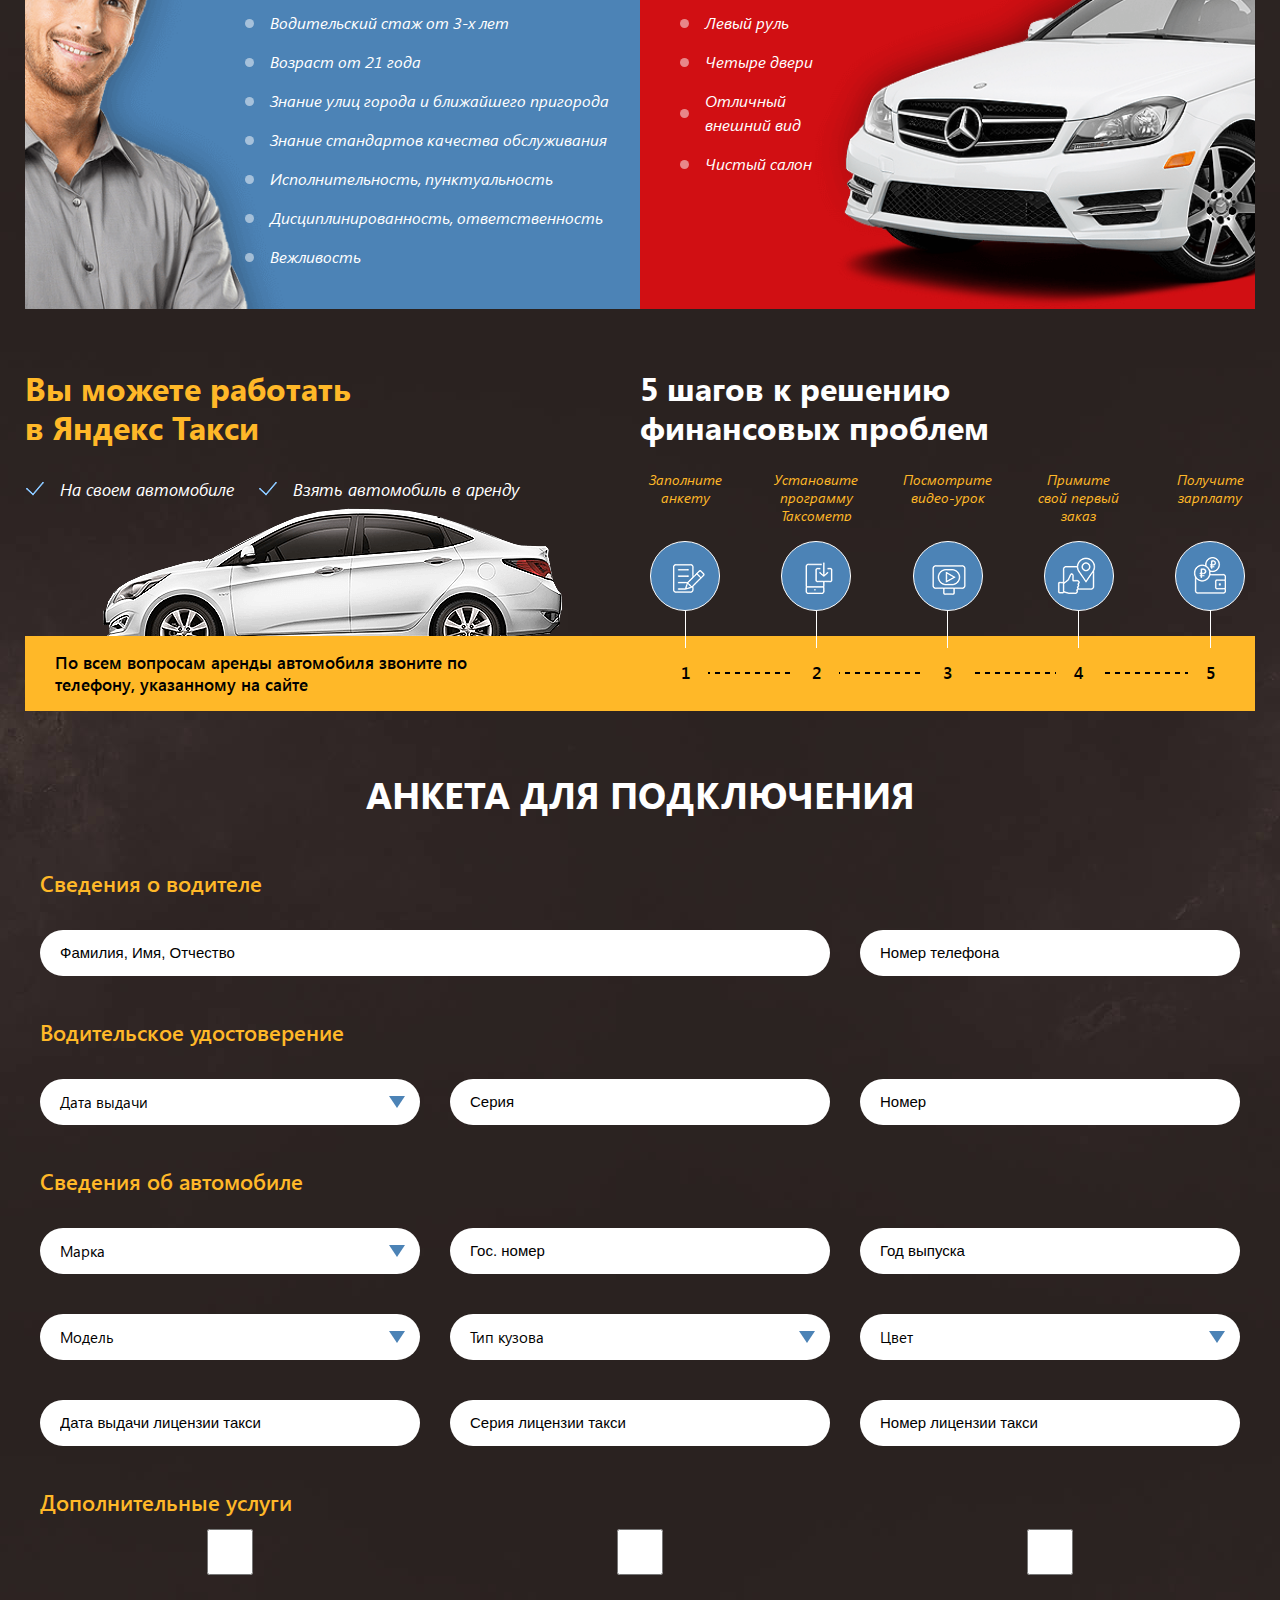
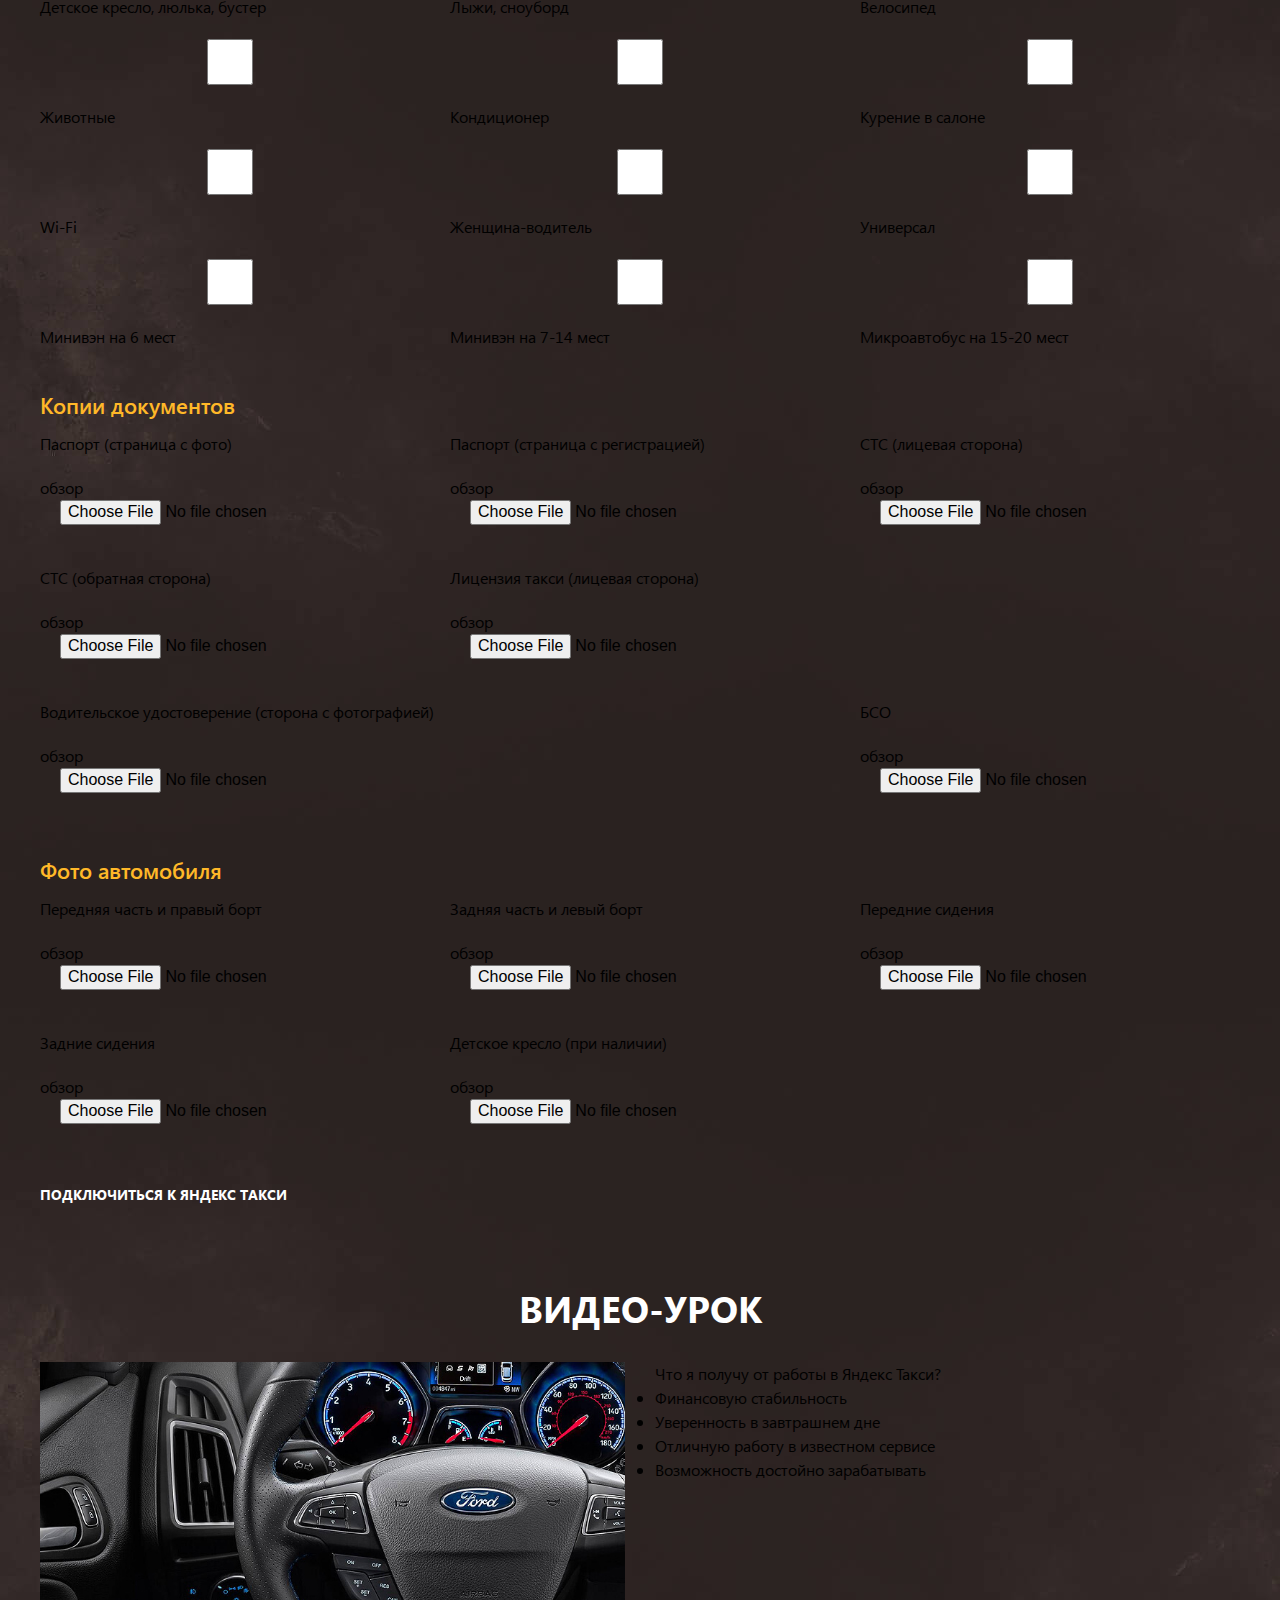
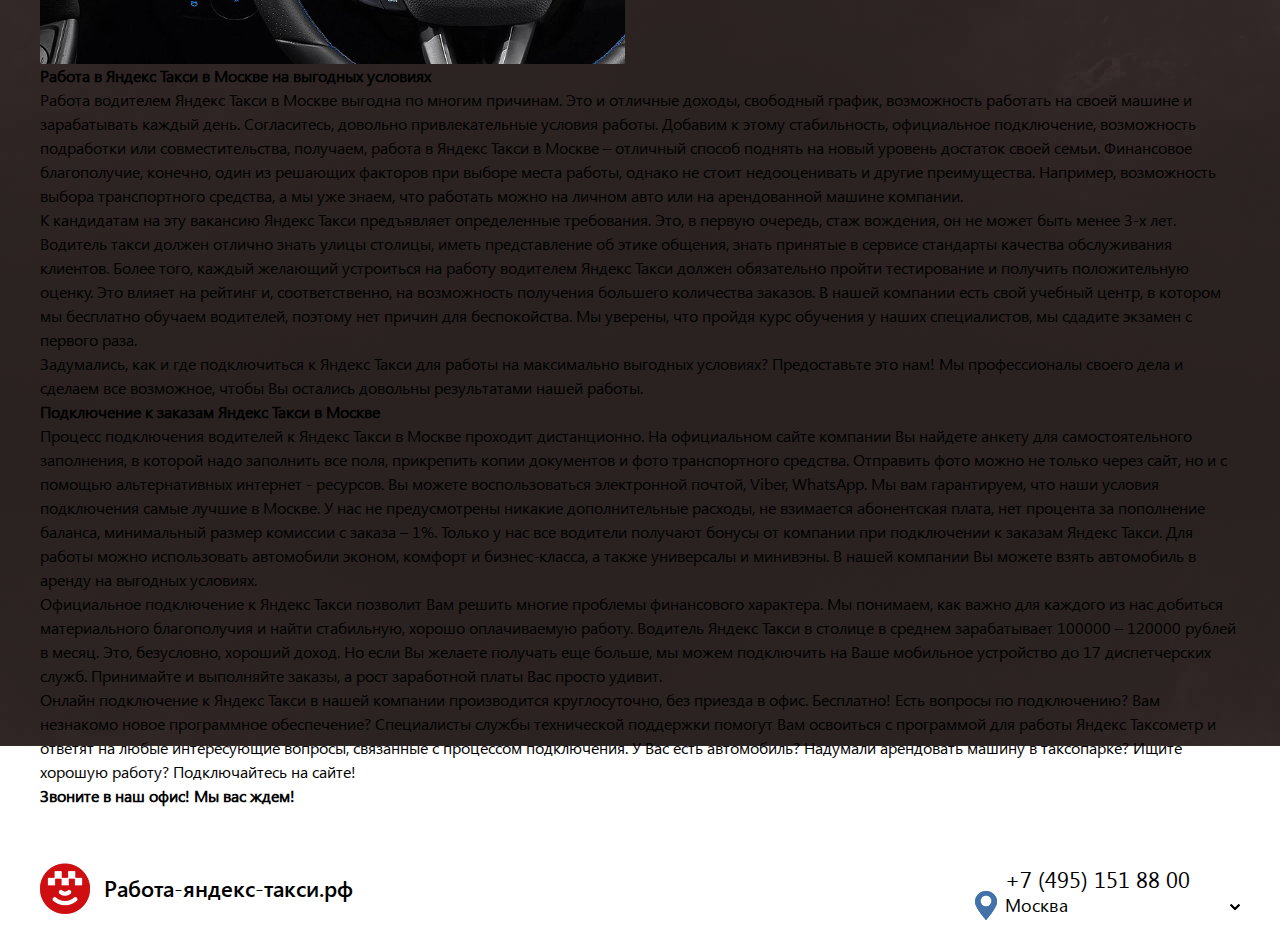
==== commit bfe48cf6: "v 0.1" ====
--- a/index.html
+++ b/index.html
@@ -283,21 +283,21 @@
                     </h2>
                     
                     <ul class="item-list">
-                        <li class="item"><div class="icon"></div><span>Свой учебный центр</span></li>
-                        <li class="item"><div class="icon"></div><span>Аренда автомобиля</span></li>
-                        <li class="item"><div class="icon"></div><span>Своя диспетчерская служба</span></li>
-                        <li class="item"><div class="icon"></div><span>Бесплатное обучение</span></li>
-                        <li class="item"><div class="icon"></div><span>Оформление лицензии – 3 000 рублей</span></li>
-                        <li class="item"><div class="icon"></div><span>Техподдержка водителей. Круглосуточно!</span></li>
-                        <li class="item"><div class="icon"></div><span>Забудьте про абонентскую плату! У нас ее нет!</span></li>
-                        <li class="item"><div class="icon"></div><span>Комиссия с заказа – от 1%</span></li>
-                        <li class="item"><div class="icon"></div><span>Вывод безнала на карту любого банка. Ежедневно!</span></li>
-                        <li class="item"><div class="icon"></div><span>Пополнение баланса без комиссии. Круглосуточно!</span></li>
-                        <li class="item"><div class="icon"></div><span>Мы подключаем бесплатно! Круглосуточно! Дистанционно!</span></li>
-                        <li class="item"><div class="icon"></div><span>Обеспечение заказами в любое время суток</span></li>
-                        <li class="item"><div class="icon"></div><span>Минимум холостого пробега</span></li>
-                        <li class="item"><div class="icon"></div><span>Подключаем до 17-ти диспетчерских служб дополнительно</span></li>
-                        <li class="item"><div class="icon"></div><span>Подключение во всех городах присутствия Яндекс Такси</span></li>
+                        <li class="item"><span>Свой учебный центр</span></li>
+                        <li class="item"><span>Аренда автомобиля</span></li>
+                        <li class="item"><span>Своя диспетчерская служба</span></li>
+                        <li class="item"><span>Бесплатное обучение</span></li>
+                        <li class="item"><span>Оформление лицензии – 3 000 рублей</span></li>
+                        <li class="item"><span>Техподдержка водителей. Круглосуточно!</span></li>
+                        <li class="item"><span>Забудьте про абонентскую плату! У нас ее нет!</span></li>
+                        <li class="item"><span>Комиссия с заказа – от 1%</span></li>
+                        <li class="item"><span>Вывод безнала на карту любого банка. Ежедневно!</span></li>
+                        <li class="item"><span>Пополнение баланса без комиссии. Круглосуточно!</span></li>
+                        <li class="item"><span>Мы подключаем бесплатно! Круглосуточно! Дистанционно!</span></li>
+                        <li class="item"><span>Обеспечение заказами в любое время суток</span></li>
+                        <li class="item"><span>Минимум холостого пробега</span></li>
+                        <li class="item"><span>Подключаем до 17-ти диспетчерских служб дополнительно</span></li>
+                        <li class="item"><span>Подключение во всех городах присутствия Яндекс Такси</span></li>
                     </ul>
 
                 </div>
@@ -349,11 +349,17 @@
 
             <div class="concrete-requirements">
 
-                <div class="row">
+                <div class="row align-justify align-stretch">
+
+                    <div class="small-12 columns">
+                        <h3>Решение ваших проблем — наша задача!</h3>
+                    </div>
 
                     <div class="small-12 medium-6 columns">
 
                         <div class="person-requirements">
+
+                            <h4>Требования к водителю</h4>
 
                             <ul>
                                 <li>Водительский стаж от 3-х лет</li>
@@ -373,6 +379,8 @@
 
                         <div class="car-requirements">
 
+                            <h4>Требования к автомобилю</h4>
+
                             <ul>
                                 <li>Левый руль</li>
                                 <li>Четыре двери</li>
@@ -392,7 +400,7 @@
 
         <section class="steps">
 
-            <div class="row">
+            <div class="row align-stretch">
 
                 <div class="small-12 large-6 columns">
 
--- a/css/all-styles.css
+++ b/css/all-styles.css
@@ -2020,6 +2020,9 @@
   a:hover, a:active, a:focus {
     outline: none; }
 
+input:hover, input:active, input:focus {
+  outline: none; }
+
 button:hover, button:active, button:focus {
   outline: none; }
 
@@ -2086,6 +2089,38 @@
   align-items: flex-start; }
   .item-list .item {
     display: block; }
+
+input::-webkit-input-placeholder {
+  color: #000;
+  font-size: 15px;
+  opacity: 1; }
+
+input::-moz-placeholder {
+  color: #000;
+  font-size: 15px;
+  opacity: 1; }
+
+input:-moz-placeholder {
+  color: #000;
+  font-size: 15px;
+  opacity: 1; }
+
+input:-ms-input-placeholder {
+  color: #000;
+  font-size: 15px;
+  opacity: 1; }
+
+input:focus::-webkit-input-placeholder {
+  color: transparent; }
+
+input:focus::-moz-placeholder {
+  color: transparent; }
+
+input:focus:-moz-placeholder {
+  color: transparent; }
+
+input:focus:-ms-input-placeholder {
+  color: transparent; }
 
 /***********************************************************************************************************************
 ************** header
@@ -2614,24 +2649,62 @@
   .conditions .item-list .item {
     display: block;
     width: 380px;
-    margin: 20px 10px; }
-  .conditions .item-list .icon {
-    display: inline-block;
-    vertical-align: middle;
-    width: 80px;
-    height: 80px;
-    background: url(../source/images/sprite-white.png) no-repeat 0 0;
-    margin: 0 20px 0 0;
+    margin: 20px 10px;
     position: relative; }
-    .conditions .item-list .icon:before {
+    .conditions .item-list .item:before {
       content: '';
-      width: 100%;
-      height: 100%;
-      border: 2px solid #4c83b6;
-      border-radius: 50%;
+      display: inline-block;
+      vertical-align: middle;
+      width: 80px;
+      height: 80px;
+      background: url(../source/images/sprite-white.png) no-repeat 0 0;
+      margin: 0 20px 0 0;
+      position: relative; }
+    .conditions .item-list .item:nth-of-type(2):before {
+      background-position: -80px 0; }
+    .conditions .item-list .item:nth-of-type(3):before {
+      background-position: -160px 0; }
+    .conditions .item-list .item:nth-of-type(4):before {
+      background-position: 0 -80px; }
+    .conditions .item-list .item:nth-of-type(5):before {
+      background-position: -80px -80px; }
+    .conditions .item-list .item:nth-of-type(6):before {
+      background-position: -160px -80px; }
+    .conditions .item-list .item:nth-of-type(7):before {
+      background-position: 0 -160px; }
+    .conditions .item-list .item:nth-of-type(8):before {
+      background-position: -80px -160px; }
+    .conditions .item-list .item:nth-of-type(9):before {
+      background-position: -160px -160px; }
+    .conditions .item-list .item:nth-of-type(10):before {
+      background-position: 0 -240px; }
+    .conditions .item-list .item:nth-of-type(11):before {
+      background-position: -80px -240px; }
+    .conditions .item-list .item:nth-of-type(12):before {
+      background-position: -160px -240px; }
+    .conditions .item-list .item:nth-of-type(13):before {
+      background-position: 0 -320px; }
+    .conditions .item-list .item:nth-of-type(14):before {
+      background-position: -80px -320px; }
+    .conditions .item-list .item:nth-of-type(15):before {
+      background-position: -160px -320px; }
+    .conditions .item-list .item:after {
+      -webkit-transition: 0.4s;
+      -moz-transition: 0.4s;
+      -o-transition: 0.4s;
+      transition: 0.4s;
+      content: '';
+      width: 80px;
+      height: 80px;
       position: absolute;
+      margin: auto;
       left: 0;
-      top: 0; }
+      top: 0;
+      bottom: 0;
+      background: url(../source/images/decor-conditions.png) no-repeat 0 0;
+      background-size: contain; }
+    .conditions .item-list .item:hover:after {
+      transform: rotate(180deg); }
   .conditions .item-list span {
     display: inline-block;
     vertical-align: middle;
@@ -2684,20 +2757,272 @@
   .necessary button {
     width: 235px; }
 
+.concrete-requirements .columns {
+  display: flex;
+  align-items: stretch;
+  padding: 0; }
+.concrete-requirements h3 {
+  width: 100%;
+  text-align: center;
+  font-family: "SegoeUI Bold", sans-serif;
+  font-size: 32px;
+  color: #ffb828;
+  margin: 0 0 40px 0; }
+.concrete-requirements h4 {
+  font-family: "SegoeUI SemiBold", sans-serif;
+  font-size: 27px;
+  color: #fff; }
+.concrete-requirements ul li {
+  display: block;
+  margin: 15px 0;
+  font-family: "SegoeUI Italic", sans-serif;
+  font-size: 16px;
+  color: #fff;
+  padding: 0 0 0 25px;
+  position: relative; }
+  .concrete-requirements ul li:before {
+    content: '';
+    display: block;
+    width: 9px;
+    height: 9px;
+    border-radius: 50%;
+    background: rgba(255, 255, 255, 0.5);
+    position: absolute;
+    margin: auto;
+    left: 0;
+    top: 0;
+    bottom: 0; }
+
 .person-requirements {
+  width: 100%;
   background: #4c83b6 url(../source/images/decor-requirement-man.png) no-repeat left top;
-  background-size: auto 100%; }
+  background-size: auto 100%;
+  padding: 25px 15px 25px 220px; }
 
 .car-requirements {
-  background: #4c83b6 url(../source/images/decor-requirement-car.png) no-repeat right top;
-  background-size: auto 100%; }
+  width: 100%;
+  background: #d10f13 url(../source/images/decor-requirement-car.png) no-repeat right top;
+  background-size: auto 100%;
+  padding: 25px 0 25px 40px; }
 
 /***********************************************************************************************************************
 ************** steps
 ***********************************************************************************************************************/
+.steps .columns {
+  padding: 0;
+  position: relative; }
+.steps h3 {
+  font-family: "SegoeUI Bold", sans-serif;
+  color: #fff;
+  font-size: 32px;
+  line-height: 1.2;
+  margin: 0 0 25px 0; }
+.steps .you-can h3 {
+  color: #ffb828; }
+.steps .you-can li {
+  display: inline-block;
+  vertical-align: middle;
+  font-family: "SegoeUI Italic", sans-serif;
+  color: #fff;
+  padding: 0 0 0 35px;
+  position: relative;
+  font-size: 17px;
+  line-height: 1;
+  margin: 10px 20px 10px 0; }
+  .steps .you-can li:before {
+    content: '';
+    display: block;
+    width: 19px;
+    height: 15px;
+    background: url(../source/images/sprite-ok.png) no-repeat 0 0;
+    position: absolute;
+    left: 0;
+    top: 0; }
+  .steps .you-can li:last-child {
+    margin: 10px 0; }
+.steps .you-can .text {
+  display: flex;
+  align-items: center;
+  width: 100%;
+  height: 75px;
+  position: absolute;
+  left: 0;
+  bottom: 0;
+  background: #ffb828;
+  padding: 0 90px 0 30px;
+  font-family: "SegoeUI SemiBold", sans-serif;
+  font-size: 17px;
+  line-height: 1.3;
+  z-index: 2; }
+.steps .you-can:before {
+  content: '';
+  display: block;
+  width: 459px;
+  height: 181px;
+  position: absolute;
+  margin: auto;
+  left: 0;
+  right: 0;
+  bottom: 45px;
+  background: url(../source/images/decor-steps-car.png) no-repeat 0 0;
+  z-index: 1; }
+.steps .steps-list {
+  display: flex;
+  width: 100%;
+  justify-content: space-between;
+  padding: 0 0 100px 0;
+  position: relative;
+  counter-reset: list; }
+  .steps .steps-list li {
+    display: block;
+    width: 90px;
+    position: relative; }
+    .steps .steps-list li:before {
+      content: counter(list) "";
+      counter-increment: list 1;
+      display: block;
+      width: 45px;
+      height: 45px;
+      background: #ffb828 url(../source/images/decor-steps-number.png) no-repeat center;
+      background-size: contain;
+      text-align: center;
+      line-height: 43px;
+      position: absolute;
+      margin: auto;
+      left: 0;
+      right: 0;
+      bottom: -85px;
+      font-family: "SegoeUI SemiBold", sans-serif;
+      font-size: 17px;
+      z-index: 1; }
+  .steps .steps-list .text {
+    font-family: "SegoeUI Italic", sans-serif;
+    font-size: 14px;
+    line-height: 18px;
+    color: #ffb828;
+    text-align: center;
+    height: 50px;
+    overflow: hidden; }
+  .steps .steps-list .icon {
+    display: block;
+    width: 70px;
+    height: 70px;
+    border: 1px solid #fff;
+    margin: 20px auto 0;
+    background: #4c83b6 url(../source/images/sprite-steps.png) no-repeat 0 0;
+    border-radius: 50%;
+    position: relative; }
+    .steps .steps-list .icon:after {
+      content: '';
+      display: block;
+      width: 1px;
+      height: 38px;
+      background: #fff;
+      margin: auto;
+      position: absolute;
+      left: 0;
+      right: 0;
+      top: 100%; }
+  .steps .steps-list li:nth-child(2) .icon {
+    background-position: -70px 0; }
+  .steps .steps-list li:nth-child(3) .icon {
+    background-position: -140px 0; }
+  .steps .steps-list li:nth-child(4) .icon {
+    background-position: -210px 0; }
+  .steps .steps-list li:nth-child(5) .icon {
+    background-position: -280px 0; }
+  .steps .steps-list:before {
+    content: '';
+    display: block;
+    width: 100%;
+    height: 75px;
+    background: #ffb828;
+    position: absolute;
+    left: 0;
+    bottom: 0; }
+  .steps .steps-list:after {
+    content: '';
+    display: block;
+    width: calc(100% - 80px);
+    height: 2px;
+    background: linear-gradient(to right, transparent, transparent 5px, #000 5px, #000 10px) repeat-x 0 0;
+    background-size: 10px 2px;
+    position: absolute;
+    margin: auto;
+    left: 0;
+    right: 0;
+    bottom: 37px; }
+
 /***********************************************************************************************************************
 ************** questionnaire
 ***********************************************************************************************************************/
+.questionnaire h3 {
+  font-family: "SegoeUI SemiBold", sans-serif;
+  font-size: 22px;
+  color: #ffb828;
+  margin: 20px 0 10px; }
+.questionnaire label {
+  display: block;
+  width: 100%;
+  margin: 20px 0; }
+.questionnaire input {
+  display: block;
+  width: 100%;
+  height: 46px;
+  border-radius: 23px;
+  padding: 0 20px;
+  border: none; }
+.questionnaire .select-form {
+  margin: 20px 0;
+  position: relative; }
+  .questionnaire .select-form .current-value {
+    width: 100%;
+    height: 46px;
+    line-height: 46px;
+    padding: 0 45px 0 20px;
+    color: #000;
+    font-size: 15px;
+    position: relative;
+    background: #fff;
+    border-radius: 23px; }
+    .questionnaire .select-form .current-value:before {
+      content: '';
+      display: block;
+      width: 0;
+      height: 0;
+      border-top: 12px solid #4c83b6;
+      border-left: 8px solid transparent;
+      border-right: 8px solid transparent;
+      position: absolute;
+      margin: auto;
+      top: 0;
+      bottom: 0;
+      right: 15px; }
+  .questionnaire .select-form .hidden-field {
+    display: none; }
+  .questionnaire .select-form.active .current-value {
+    border-radius: 23px 23px 0 0; }
+  .questionnaire .select-form.active .current-value:before {
+    transform: rotate(180deg); }
+  .questionnaire .select-form.active ul {
+    padding: 0 45px 10px 20px;
+    position: absolute;
+    left: 0;
+    right: 0;
+    top: 100%;
+    border-top: none;
+    background: #fff;
+    border-radius: 0 0 23px 23px;
+    z-index: 10; }
+    .questionnaire .select-form.active ul li {
+      display: block;
+      margin-bottom: 10px;
+      color: #3e4040;
+      font-size: 15px;
+      cursor: pointer; }
+      .questionnaire .select-form.active ul li:hover, .questionnaire .select-form.active ul li.active {
+        color: #ff9900; }
+
 /***********************************************************************************************************************
 ************** promo-block
 ***********************************************************************************************************************/
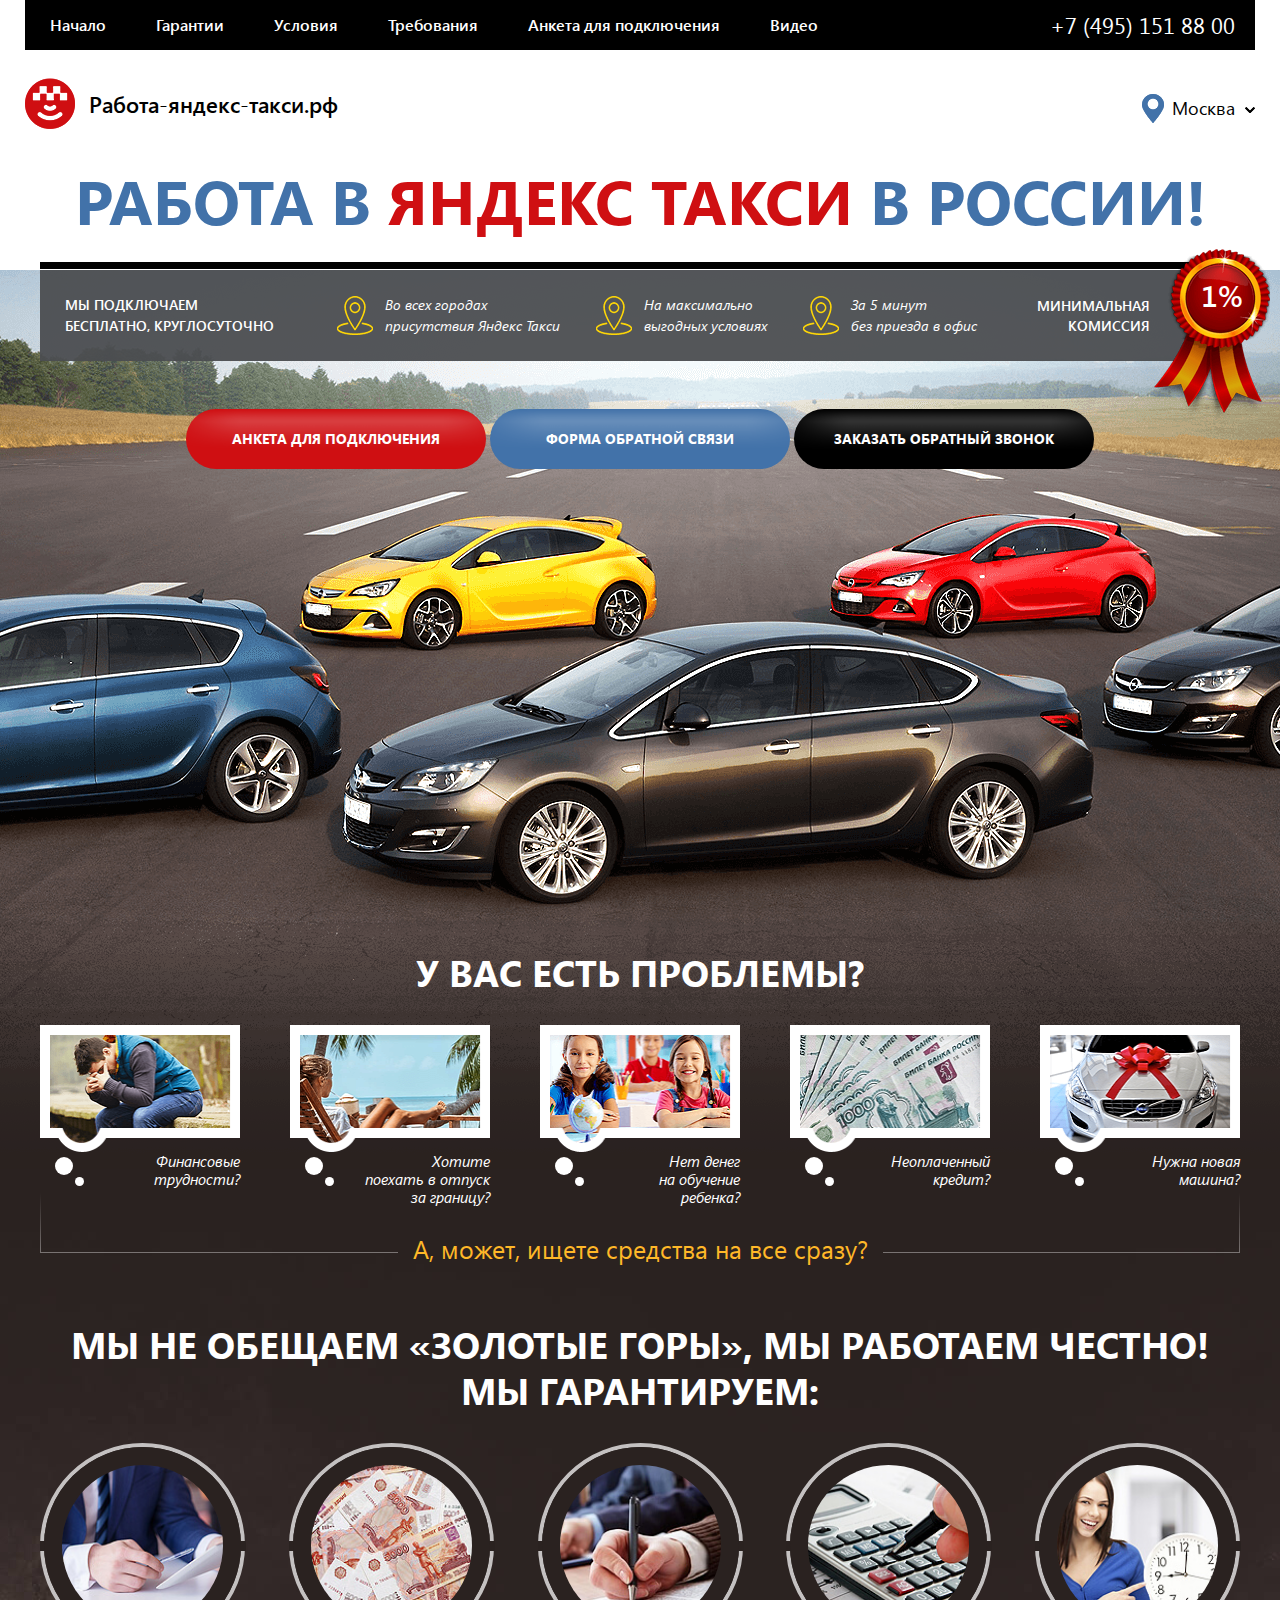
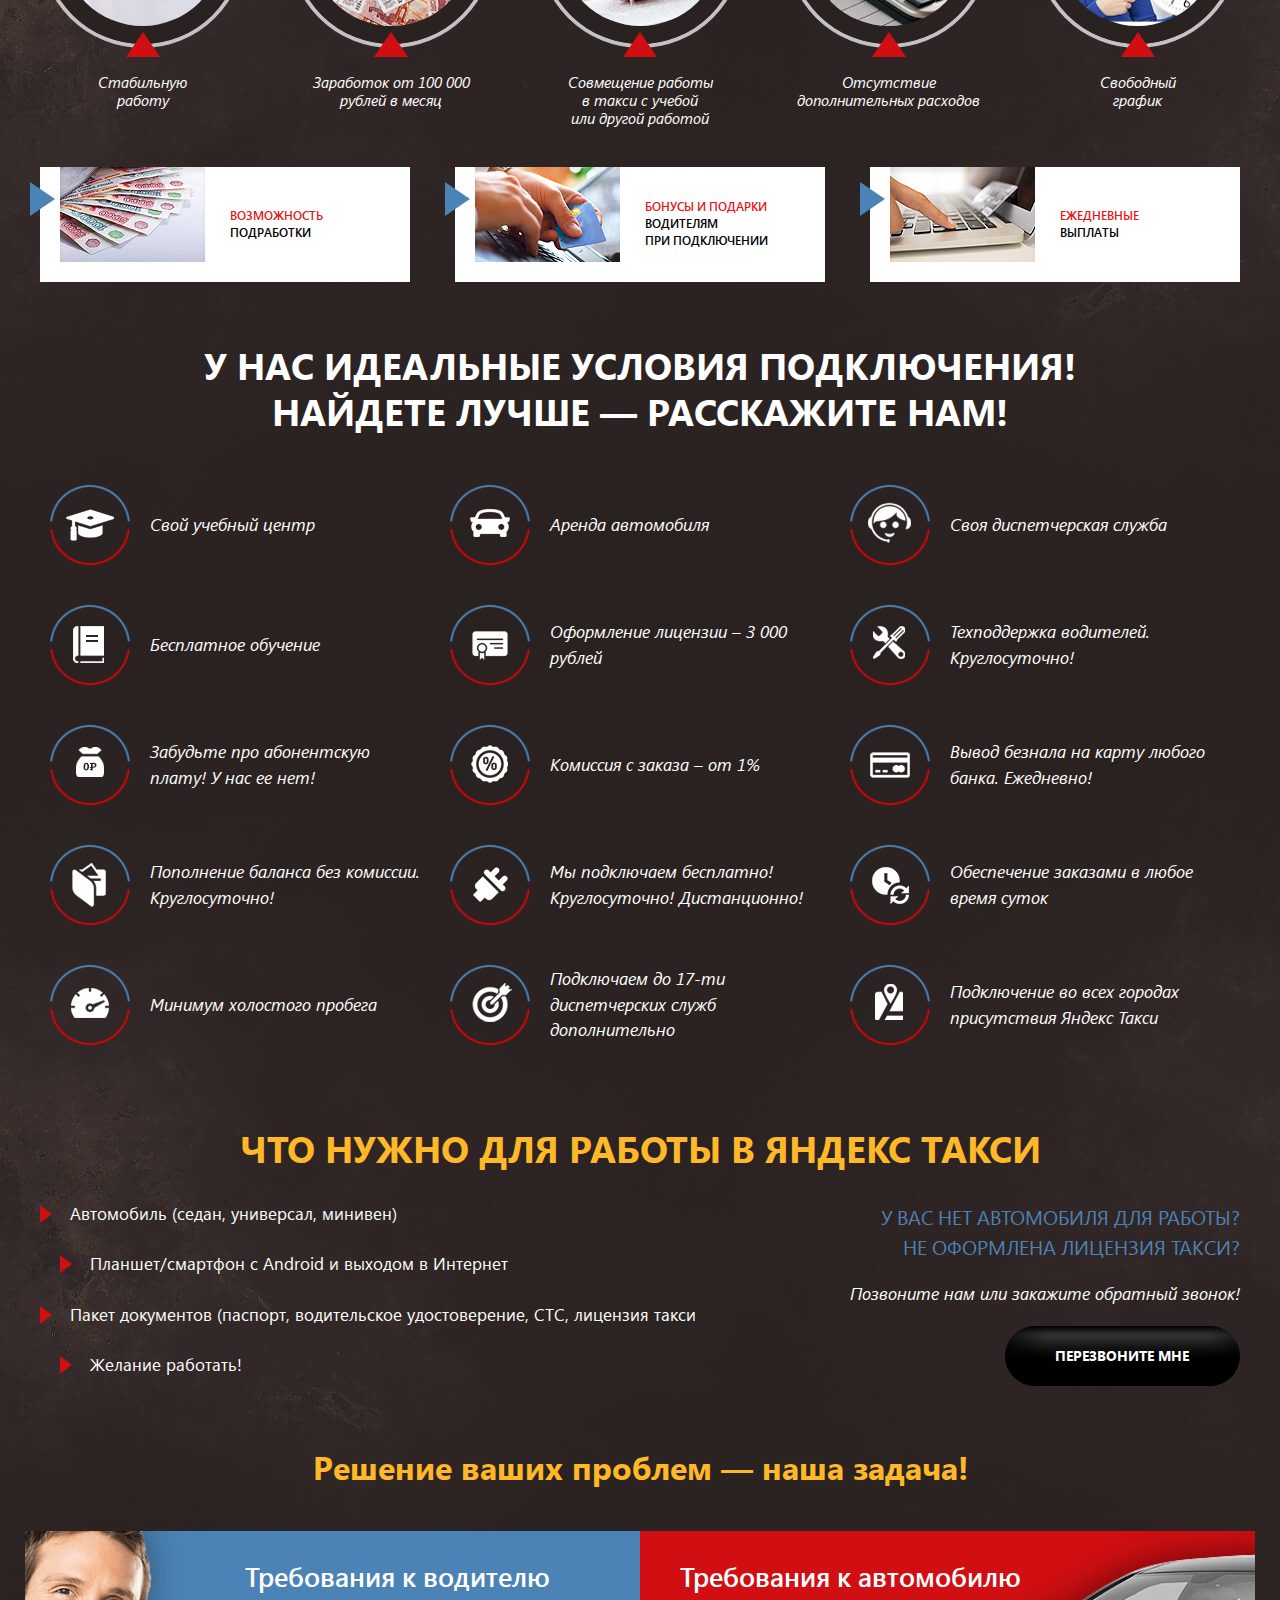
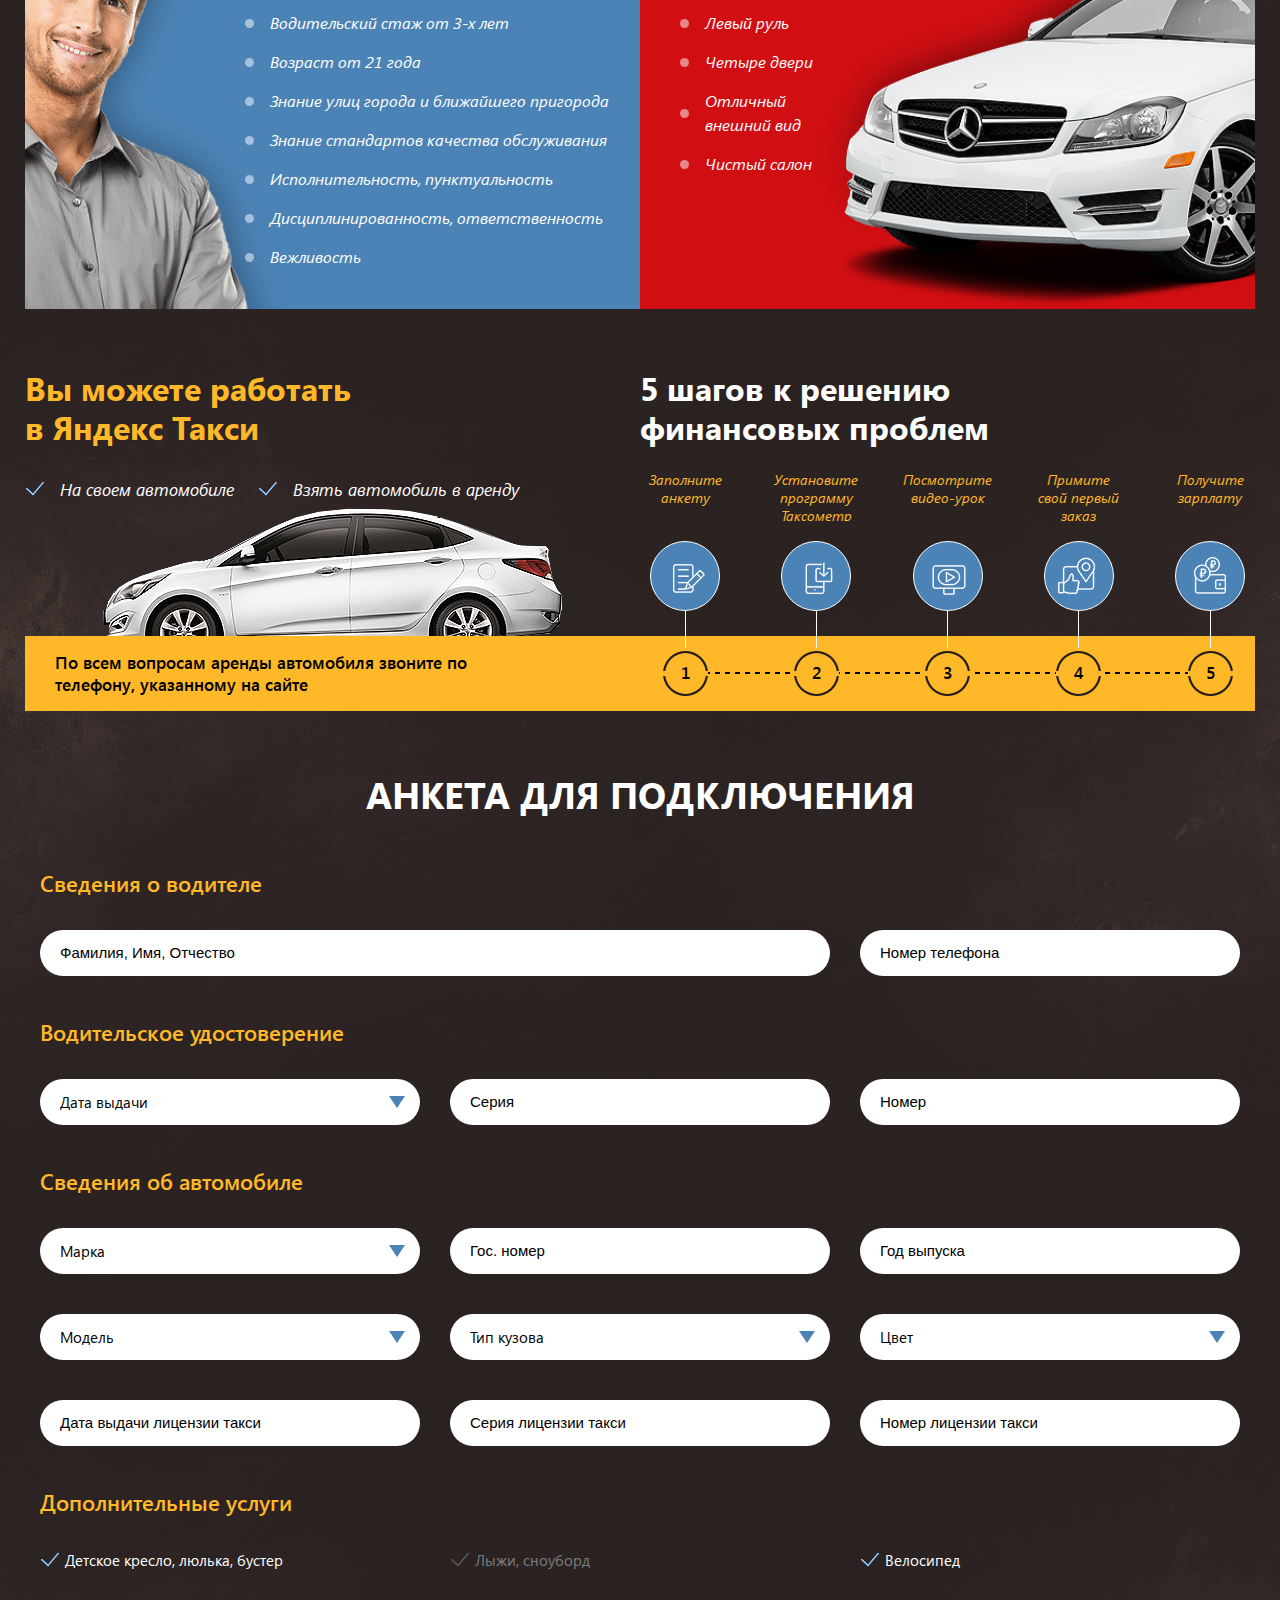
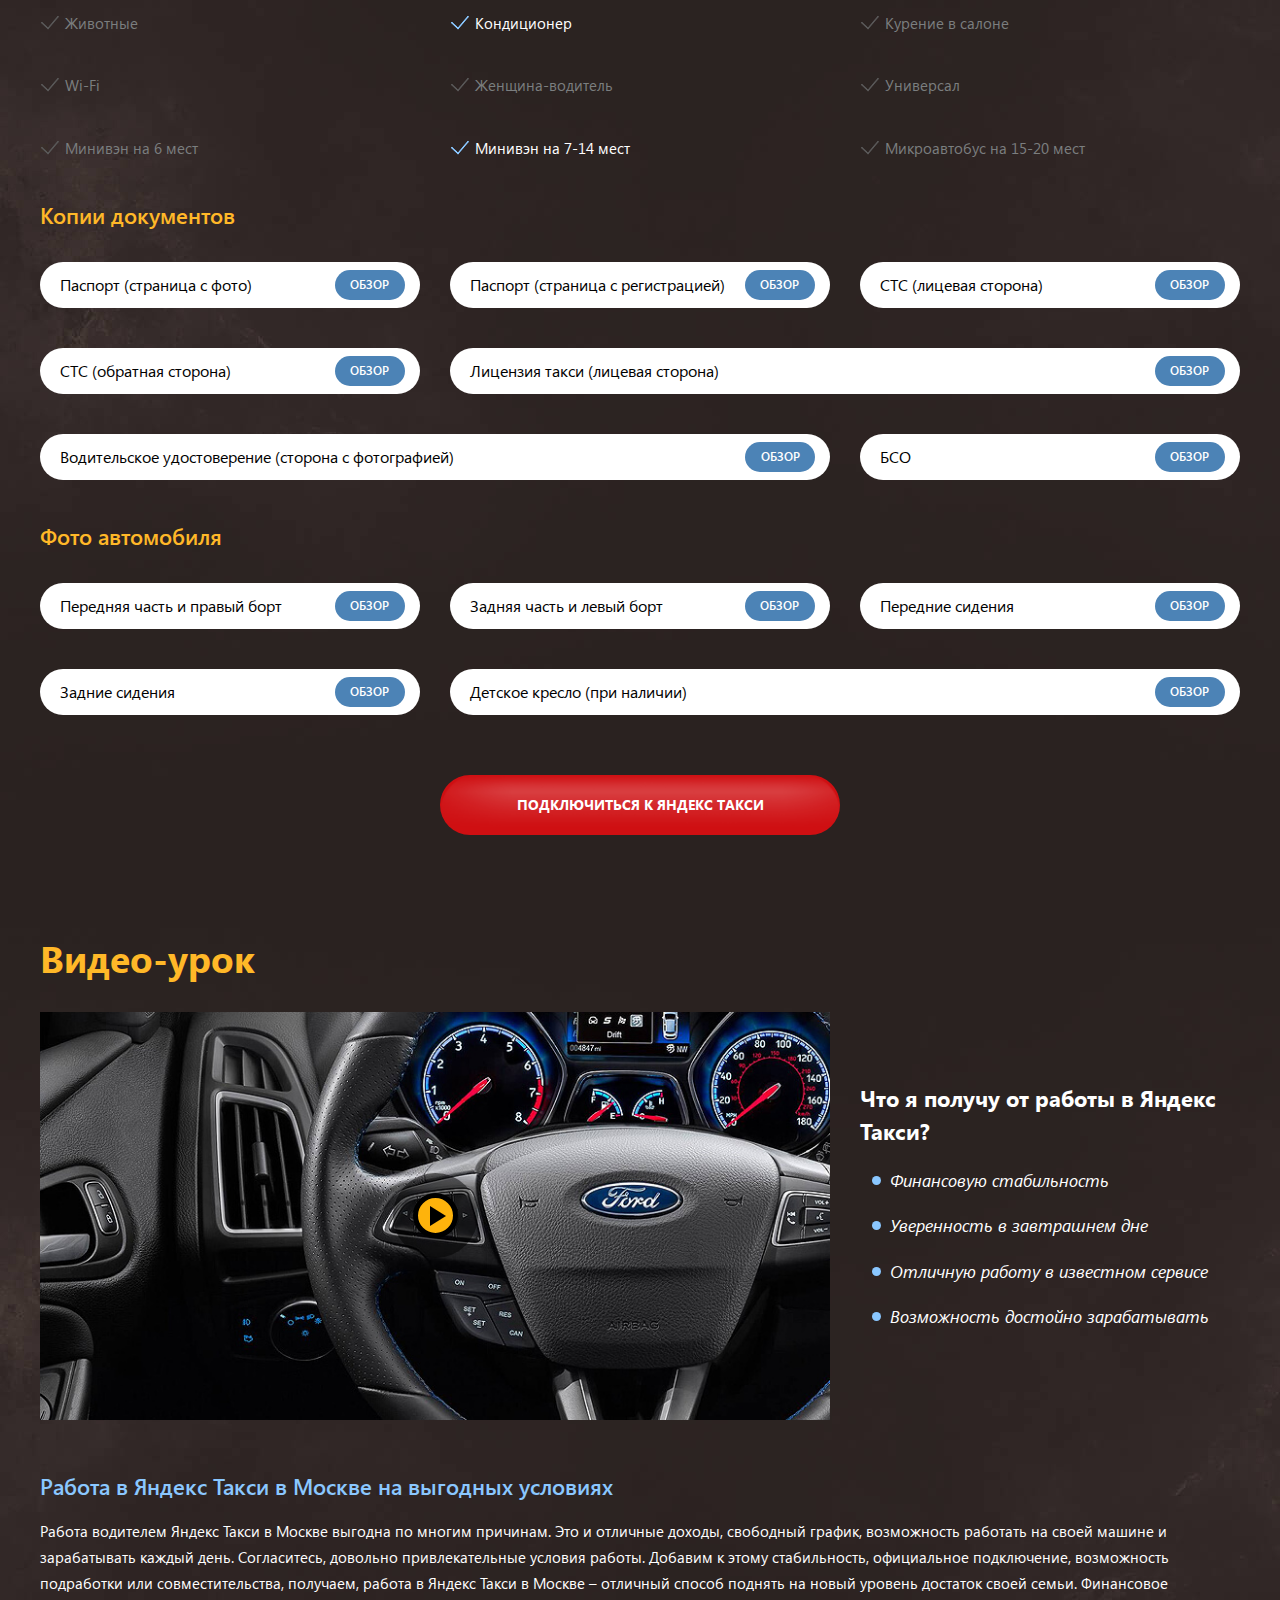
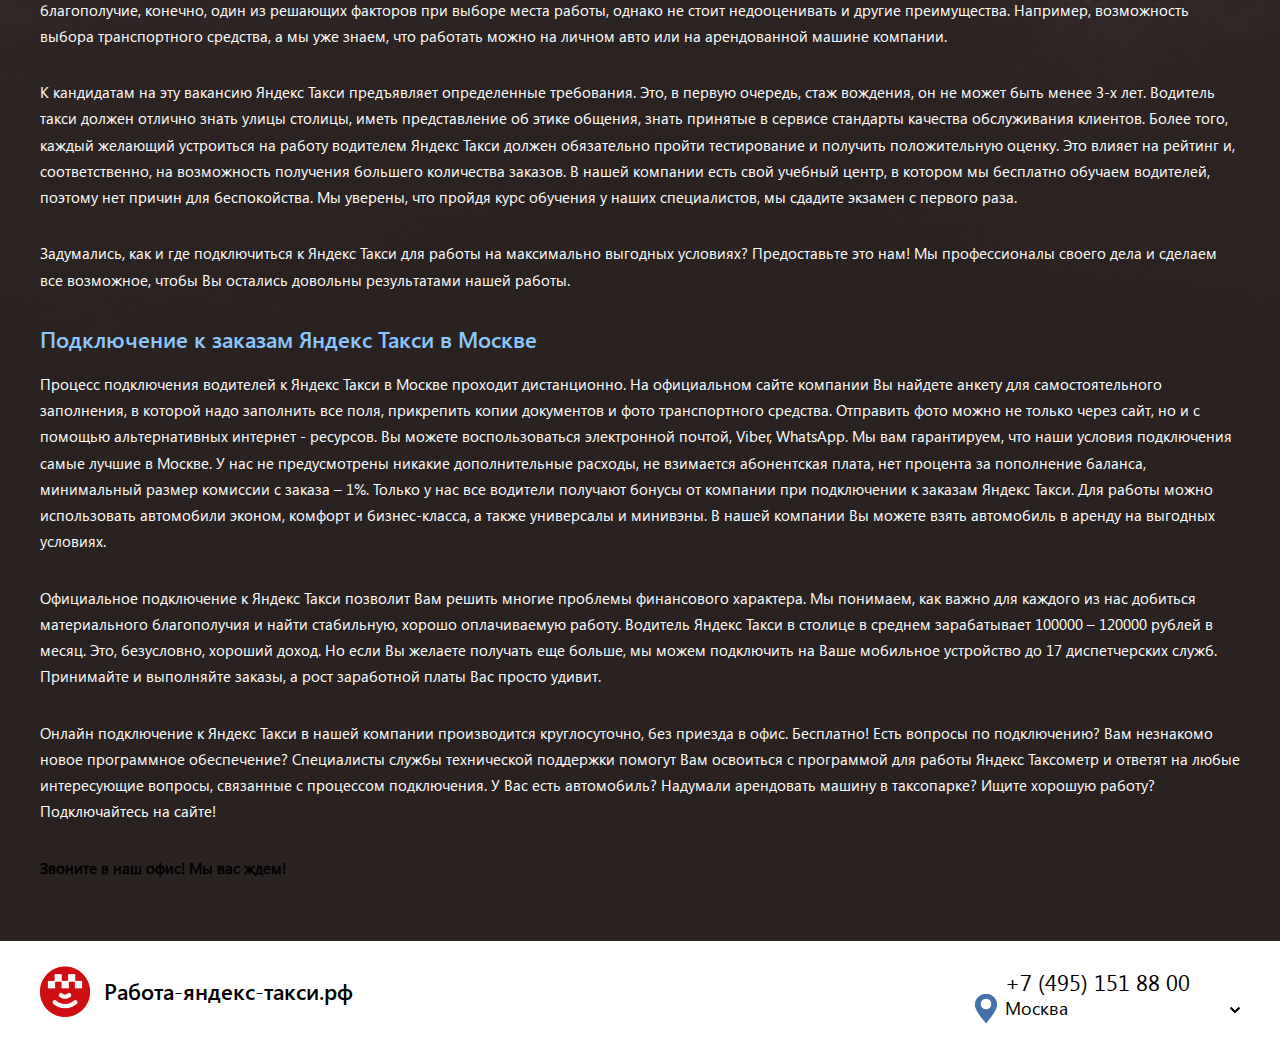
==== commit 2540e067: "v 0.1" ====
--- a/index.html
+++ b/index.html
@@ -281,7 +281,7 @@
                         <span>У нас идеальные условия подключения!</span>
                         <span>Найдете лучше — расскажите нам!</span>
                     </h2>
-                    
+
                     <ul class="item-list">
                         <li class="item"><span>Свой учебный центр</span></li>
                         <li class="item"><span>Аренда автомобиля</span></li>
@@ -303,7 +303,7 @@
                 </div>
 
             </div>
-            
+
         </section>
 
         <section class="requirements" id="requirements">
@@ -607,7 +607,7 @@
                     </div>
 
                     <div class="small-12 medium-6 large-4 columns">
-                        <input type="checkbox" id="additional-1">
+                        <input type="checkbox" id="additional-1" checked>
                         <label for="additional-1">Детское кресло, люлька, бустер</label>
                     </div>
 
@@ -617,7 +617,7 @@
                     </div>
 
                     <div class="small-12 medium-6 large-4 columns">
-                        <input type="checkbox" id="additional-3">
+                        <input type="checkbox" id="additional-3" checked>
                         <label for="additional-3">Велосипед</label>
                     </div>
 
@@ -627,7 +627,7 @@
                     </div>
 
                     <div class="small-12 medium-6 large-4 columns">
-                        <input type="checkbox" id="additional-5">
+                        <input type="checkbox" id="additional-5" checked>
                         <label for="additional-5">Кондиционер</label>
                     </div>
 
@@ -657,7 +657,7 @@
                     </div>
 
                     <div class="small-12 medium-6 large-4 columns">
-                        <input type="checkbox" id="additional-11">
+                        <input type="checkbox" id="additional-11" checked>
                         <label for="additional-11">Минивэн на 7-14 мест</label>
                     </div>
 
@@ -775,7 +775,7 @@
                 <div class="row">
 
                     <div class="small-12 columns">
-                        <button type="submit">Подключиться к Яндекс такси</button>
+                        <button type="submit" class="button-red">Подключиться к Яндекс такси</button>
                     </div>
 
                 </div>
@@ -786,7 +786,7 @@
 
         <section class="promo-block" id="promo">
 
-            <div class="row">
+            <div class="row align-stretch">
 
                 <div class="small-12 columns">
 
@@ -794,15 +794,15 @@
 
                 </div>
 
-                <div class="small-12 medium-6 columns">
-
-                    <div class="image-wrap">
+                <div class="small-12 medium-8 columns">
+
+                    <a href="#" class="image-wrap">
                         <img src="source/images/image-video.jpg" alt="video">
-                    </div>
-
-                </div>
-
-                <div class="small-12 medium-6 columns">
+                    </a>
+
+                </div>
+
+                <div class="small-12 medium-4 columns">
 
                     <div class="title">Что я получу от работы в Яндекс Такси?</div>
 
--- a/css/all-styles.css
+++ b/css/all-styles.css
@@ -1997,6 +1997,9 @@
   font-family: "SegoeUI Regular", sans-serif;
   color: #000; }
 
+body {
+  background: #2a2220; }
+
 .wrapper {
   display: flex;
   flex-direction: column;
@@ -2004,7 +2007,7 @@
   min-width: 320px;
   min-height: 100vh;
   overflow: hidden;
-  background: url(../source/images/background-top.png) no-repeat center 270px, #2a2220 url(../source/images/background.jpg) no-repeat center top;
+  background: url(../source/images/background-top.png) no-repeat center 270px, url(../source/images/background.jpg) no-repeat center top;
   opacity: 0; }
 
 main {
@@ -3022,9 +3025,189 @@
       cursor: pointer; }
       .questionnaire .select-form.active ul li:hover, .questionnaire .select-form.active ul li.active {
         color: #ff9900; }
+.questionnaire input[type='checkbox'] {
+  display: none; }
+.questionnaire input[type='checkbox'] + label {
+  font-size: 15px;
+  color: #7b7e7f;
+  padding: 0 0 0 25px;
+  position: relative;
+  cursor: pointer;
+  display: inline-block;
+  width: auto;
+  -webkit-user-select: none;
+  -moz-user-select: none;
+  -ms-user-select: none;
+  user-select: none; }
+.questionnaire input[type='checkbox'] + label:before {
+  content: '';
+  display: block;
+  width: 19px;
+  height: 15px;
+  background: url(../source/images/sprite-ok.png) no-repeat right top;
+  position: absolute;
+  left: 0;
+  top: 3px; }
+.questionnaire input[type='checkbox']:checked + label {
+  color: #fff; }
+.questionnaire input[type='checkbox']:checked + label:before {
+  background: url(../source/images/sprite-ok.png) no-repeat left top; }
+.questionnaire .field-upload {
+  width: 100%;
+  height: 46px;
+  margin: 20px 0;
+  position: relative;
+  background: #fff;
+  border-radius: 23px; }
+  .questionnaire .field-upload .text {
+    display: block;
+    width: calc(100% - 100px);
+    height: 100%;
+    line-height: 46px;
+    padding: 0 0 0 20px;
+    color: #000;
+    white-space: nowrap;
+    overflow: hidden;
+    text-overflow: ellipsis; }
+  .questionnaire .field-upload label {
+    margin: auto;
+    width: 70px;
+    height: 30px;
+    position: absolute;
+    top: 0;
+    bottom: 0;
+    right: 15px;
+    background-size: cover;
+    text-align: center;
+    cursor: pointer;
+    background: #4c83b6;
+    border-radius: 15px; }
+    .questionnaire .field-upload label span {
+      display: block;
+      height: 100%;
+      line-height: 30px;
+      color: #fff;
+      font-size: 12px;
+      font-family: "SegoeUI SemiBold", sans-serif;
+      text-transform: uppercase; }
+    .questionnaire .field-upload label input {
+      display: block;
+      width: 0;
+      height: 0;
+      opacity: 0; }
+.questionnaire button[type='submit'] {
+  display: block;
+  width: 100%;
+  max-width: 400px;
+  margin: 40px auto; }
 
 /***********************************************************************************************************************
 ************** promo-block
 ***********************************************************************************************************************/
+.promo-block .row:first-of-type {
+  margin: 0 auto 50px; }
+.promo-block .columns {
+  display: flex;
+  flex-wrap: wrap;
+  align-items: center;
+  align-content: center; }
+.promo-block h2 {
+  color: #ffb828;
+  text-align: left;
+  text-transform: none; }
+.promo-block .image-wrap {
+  display: block;
+  width: 100%;
+  position: relative; }
+  .promo-block .image-wrap img {
+    display: block;
+    width: 100%;
+    height: auto; }
+  .promo-block .image-wrap:before {
+    -webkit-transition: 0.1s;
+    -moz-transition: 0.1s;
+    -o-transition: 0.1s;
+    transition: 0.1s;
+    content: '';
+    display: block;
+    width: 45px;
+    height: 45px;
+    border: 5px solid #000;
+    background: #feb30c;
+    -webkit-box-shadow: 0 0 0 20px rgba(0, 0, 0, 0.5);
+    -moz-box-shadow: 0 0 0 20px rgba(0, 0, 0, 0.5);
+    box-shadow: 0 0 0 20px rgba(0, 0, 0, 0.5);
+    border-radius: 50%;
+    position: absolute;
+    margin: auto;
+    top: 0;
+    right: 0;
+    bottom: 0;
+    left: 0;
+    z-index: 10; }
+  .promo-block .image-wrap:after {
+    -webkit-transition: 0.1s;
+    -moz-transition: 0.1s;
+    -o-transition: 0.1s;
+    transition: 0.1s;
+    content: '';
+    display: block;
+    width: 0;
+    height: 0;
+    border-left: 16px solid #000;
+    border-top: 10px solid transparent;
+    border-bottom: 10px solid transparent;
+    position: absolute;
+    margin: auto;
+    top: 0;
+    bottom: 0;
+    left: calc(50% - 5px);
+    z-index: 15; }
+  .promo-block .image-wrap:hover:before {
+    -webkit-box-shadow: 0 0 0 0 rgba(0, 0, 0, 0.5);
+    -moz-box-shadow: 0 0 0 0 rgba(0, 0, 0, 0.5);
+    box-shadow: 0 0 0 0 rgba(0, 0, 0, 0.5);
+    width: 85px;
+    height: 85px; }
+  .promo-block .image-wrap:hover:after {
+    border-left: 32px solid #000;
+    border-top: 20px solid transparent;
+    border-bottom: 20px solid transparent;
+    left: calc(50% - 10px); }
+.promo-block .title {
+  font-family: "SegoeUI Bold", sans-serif;
+  font-size: 22px;
+  color: #fff; }
+.promo-block ul {
+  display: block;
+  width: 100%; }
+.promo-block li {
+  display: block;
+  font-family: "SegoeUI Italic", sans-serif;
+  font-size: 17px;
+  color: #fff;
+  padding: 0 0 0 30px;
+  margin: 20px 0;
+  position: relative; }
+  .promo-block li:before {
+    content: '';
+    display: block;
+    width: 9px;
+    height: 9px;
+    background: #8ac7ff;
+    border-radius: 50%;
+    position: absolute;
+    left: 12px;
+    top: 8px; }
+.promo-block h4 {
+  font-family: "SegoeUI SemiBold", sans-serif;
+  font-size: 22px;
+  color: #8ac7ff;
+  margin: 0 0 15px 0; }
+.promo-block p {
+  color: #fff;
+  margin: 0 0 30px 0;
+  font-size: 15px;
+  line-height: 1.75; }
 
 /*# sourceMappingURL=all-styles.css.map */
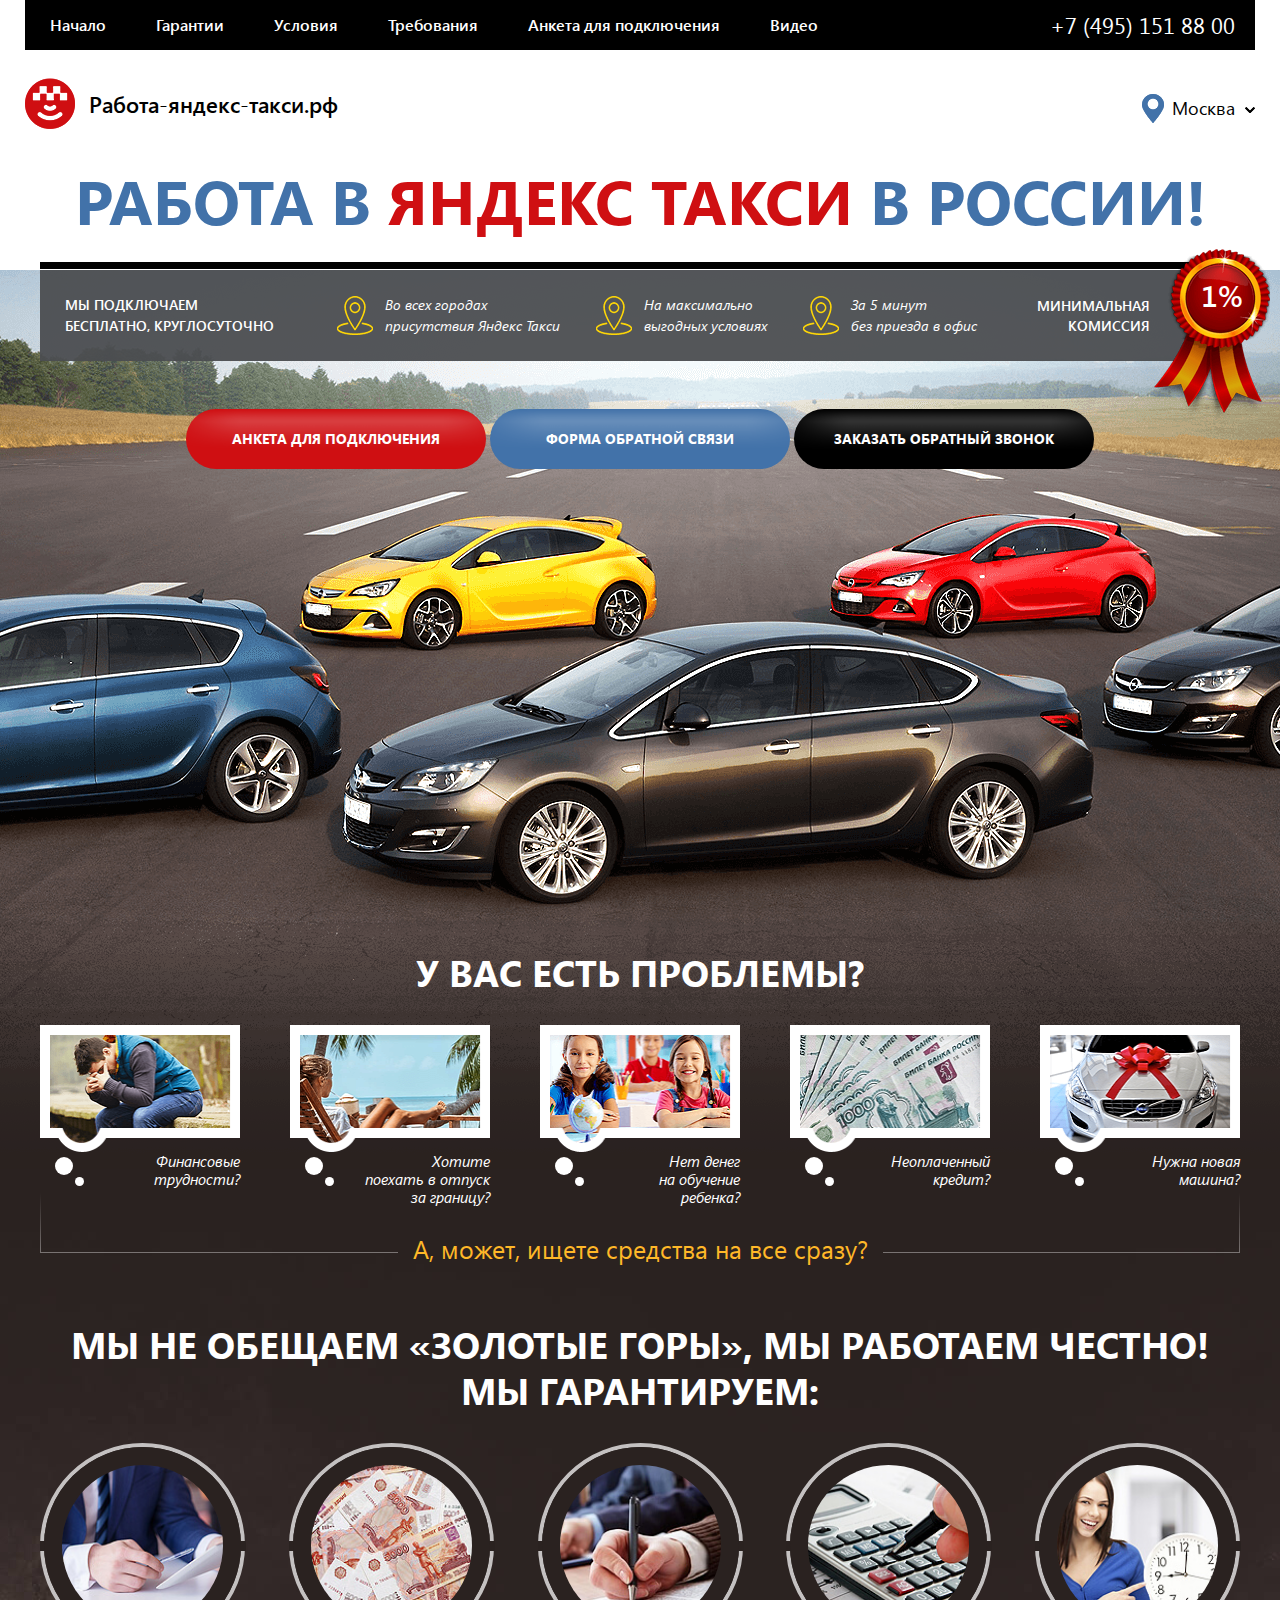
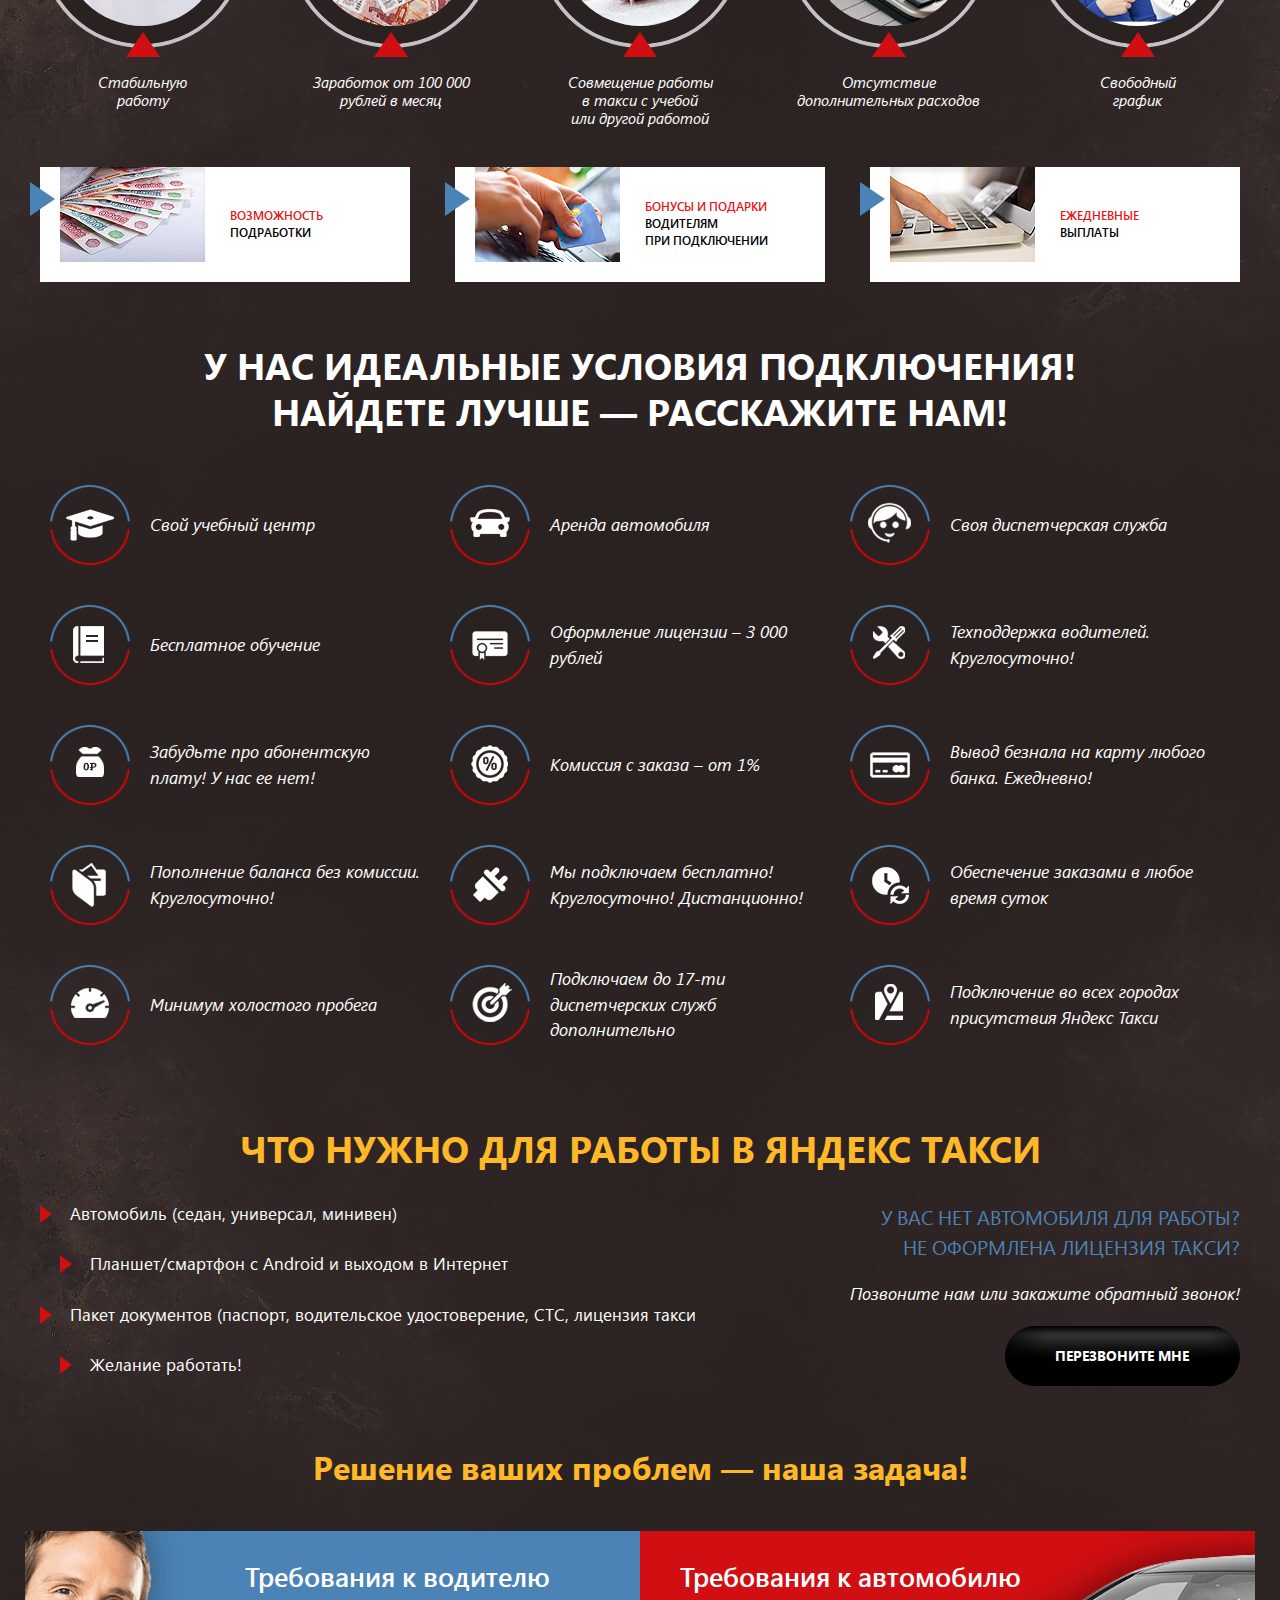
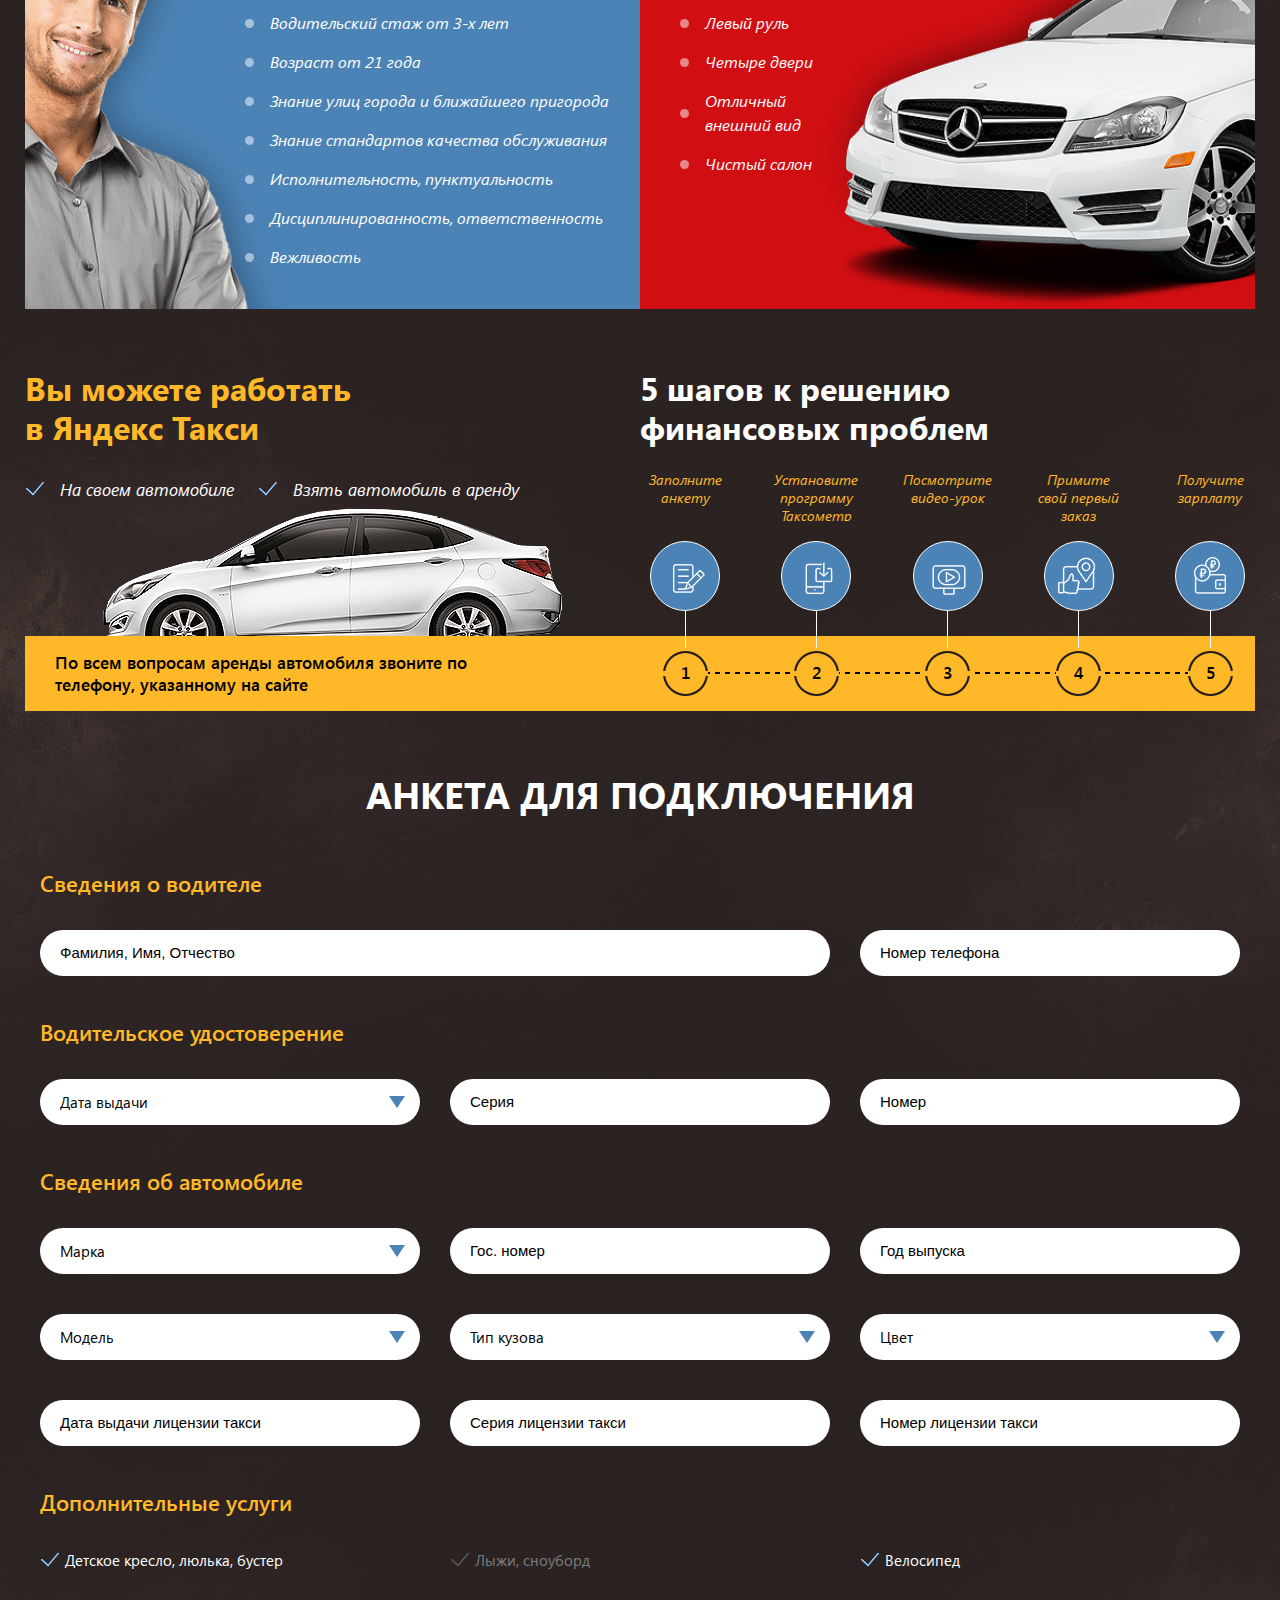
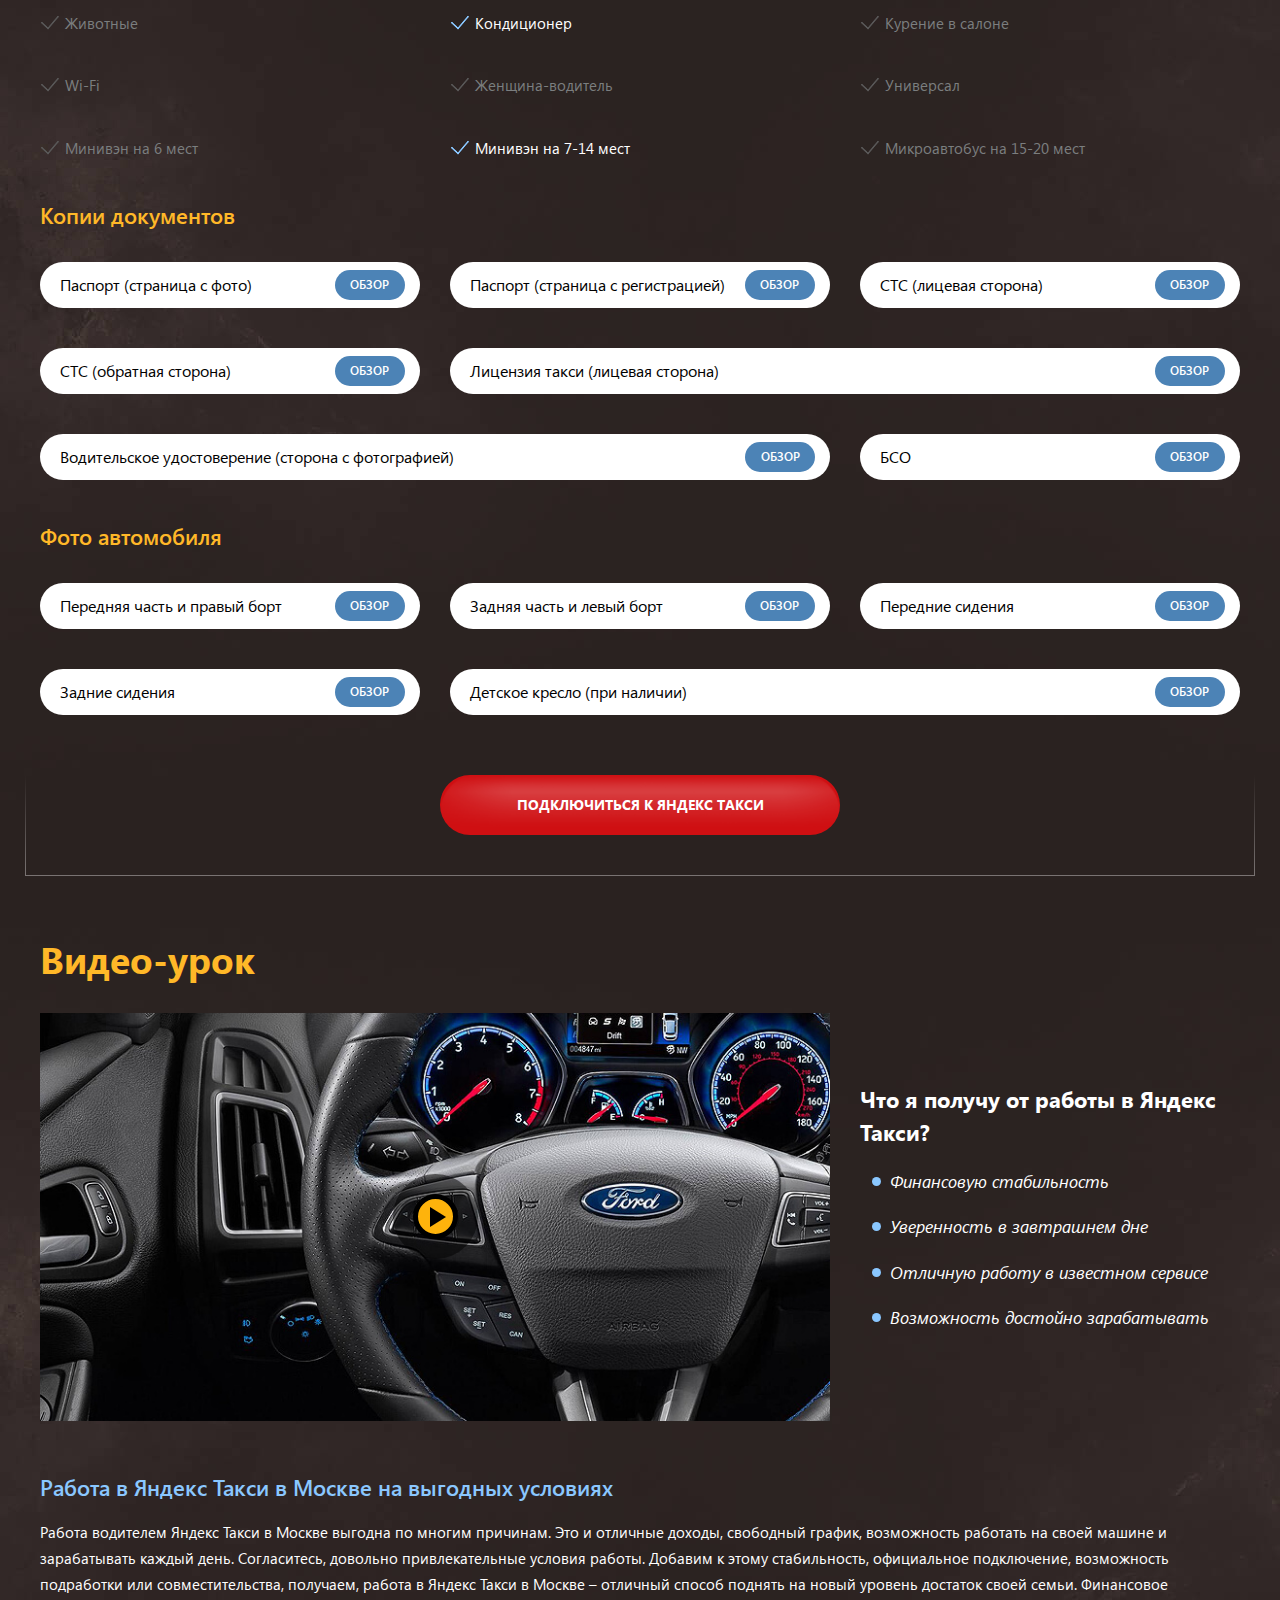
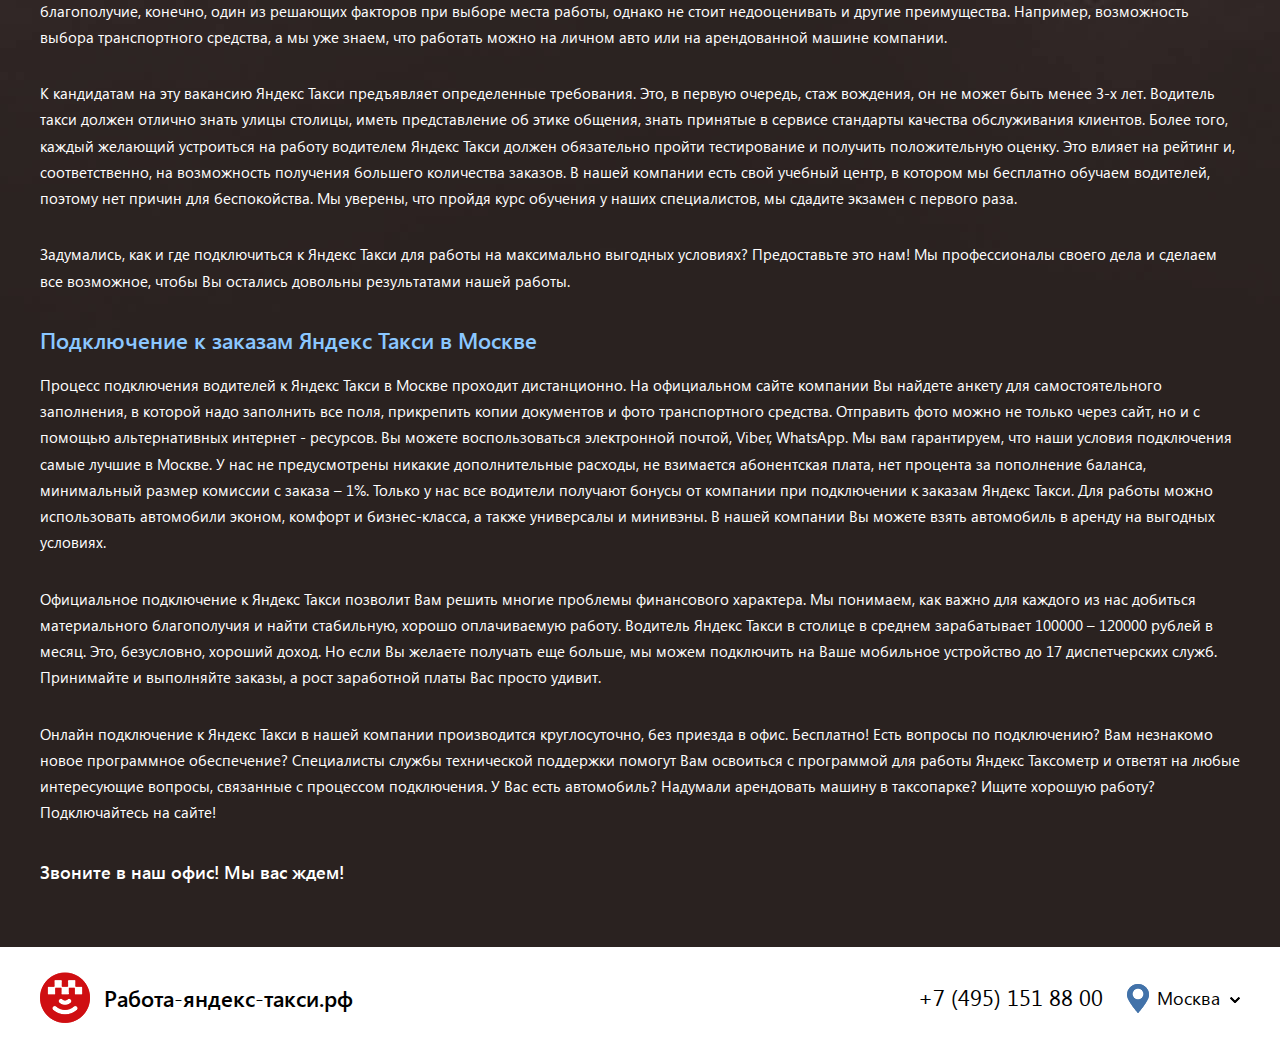
==== commit d14752b6: "v 0.1" ====
--- a/index.html
+++ b/index.html
@@ -18,6 +18,12 @@
                 <span><img src="source/images/logo.png" alt="yandex-taxi"></span>
                 <span>Работа-яндекс-такси.рф</span>
             </a>
+
+            <div class="burger">
+                <div class="burger-top"></div>
+                <div class="burger-center"></div>
+                <div class="burger-bottom"></div>
+            </div>
 
             <nav>
                 <a href="#top">Начало</a>
@@ -794,7 +800,7 @@
 
                 </div>
 
-                <div class="small-12 medium-8 columns">
+                <div class="small-12 large-8 columns">
 
                     <a href="#" class="image-wrap">
                         <img src="source/images/image-video.jpg" alt="video">
@@ -802,7 +808,7 @@
 
                 </div>
 
-                <div class="small-12 medium-4 columns">
+                <div class="small-12 large-4 columns">
 
                     <div class="title">Что я получу от работы в Яндекс Такси?</div>
 
@@ -851,12 +857,16 @@
 
         <div class="row">
 
-            <div class="small-12 columns">
+            <div class="small-12 medium-6 columns">
 
                 <a class="logo">
                     <span><img src="source/images/logo.png" alt="yandex-taxi"></span>
                     <span>Работа-яндекс-такси.рф</span>
                 </a>
+
+            </div>
+
+            <div class="small-12 medium-6 columns">
 
                 <div class="location-phone">
 
--- a/css/all-styles.css
+++ b/css/all-styles.css
@@ -2009,6 +2009,9 @@
   overflow: hidden;
   background: url(../source/images/background-top.png) no-repeat center 270px, url(../source/images/background.jpg) no-repeat center top;
   opacity: 0; }
+  @media (max-width: 1023px) {
+    .wrapper {
+      background: url(../source/images/background.jpg) no-repeat center top; } }
 
 main {
   display: block;
@@ -2085,6 +2088,9 @@
     font-family: inherit;
     font-size: inherit;
     line-height: inherit; }
+  @media (max-width: 768px) {
+    h2 {
+      font-size: 28px; } }
 
 .item-list {
   display: flex;
@@ -2092,6 +2098,10 @@
   align-items: flex-start; }
   .item-list .item {
     display: block; }
+  @media (max-width: 1230px) {
+    .item-list {
+      flex-wrap: wrap;
+      justify-content: center; } }
 
 input::-webkit-input-placeholder {
   color: #000;
@@ -2155,6 +2165,57 @@
         font-family: "SegoeUI SemiBold", sans-serif;
         font-size: 22px;
         line-height: 1; }
+  header[role='banner'] .burger {
+    display: none; }
+    @media (max-width: 1023px) {
+      header[role='banner'] .burger {
+        display: block;
+        width: 30px;
+        height: 23px;
+        cursor: pointer;
+        background: transparent;
+        position: relative; } }
+    header[role='banner'] .burger .burger-top,
+    header[role='banner'] .burger .burger-center,
+    header[role='banner'] .burger .burger-bottom {
+      -webkit-transition: 0.4s;
+      -moz-transition: 0.4s;
+      -o-transition: 0.4s;
+      transition: 0.4s;
+      display: block;
+      width: 100%;
+      height: 2px;
+      background: #fff;
+      margin: auto;
+      position: absolute;
+      left: 0;
+      -webkit-transform-origin: left;
+      -moz-transform-origin: left;
+      -ms-transform-origin: left;
+      -o-transform-origin: left;
+      transform-origin: left; }
+    header[role='banner'] .burger .burger-top {
+      top: 0; }
+    header[role='banner'] .burger .burger-bottom {
+      bottom: 0; }
+    header[role='banner'] .burger .burger-center {
+      top: 0;
+      bottom: 0; }
+    header[role='banner'] .burger.active .burger-top {
+      -webkit-transform: rotate(45deg);
+      -moz-transform: rotate(45deg);
+      -ms-transform: rotate(45deg);
+      -o-transform: rotate(45deg);
+      transform: rotate(45deg); }
+    header[role='banner'] .burger.active .burger-center {
+      opacity: 0;
+      left: -15px; }
+    header[role='banner'] .burger.active .burger-bottom {
+      -webkit-transform: rotate(-45deg);
+      -moz-transform: rotate(-45deg);
+      -ms-transform: rotate(-45deg);
+      -o-transform: rotate(-45deg);
+      transform: rotate(-45deg); }
   header[role='banner'] nav {
     display: flex; }
     header[role='banner'] nav a {
@@ -2191,6 +2252,9 @@
     z-index: 100; }
     header[role='banner'].header-short + main {
       margin: 155px 0 0 0; }
+      @media (max-width: 1023px) {
+        header[role='banner'].header-short + main {
+          margin: 82px 0 0 0; } }
     header[role='banner'].header-short .logo {
       position: static;
       margin: 0 0 0 20px; }
@@ -2203,7 +2267,7 @@
       padding: 17px 15px; }
     header[role='banner'].header-short .location-phone {
       margin: 0 20px 0 0;
-      padding: 0 0 35px 0; }
+      padding: 0 0 35px 15px; }
       header[role='banner'].header-short .location-phone .link-phone {
         margin: 0; }
         header[role='banner'].header-short .location-phone .link-phone a {
@@ -2215,6 +2279,47 @@
           color: #fff; }
           header[role='banner'].header-short .location-phone .select-city .current-value:before {
             background: url(../source/images/select-marker.png) no-repeat right top; }
+  @media (max-width: 1023px) {
+    header[role='banner'].header-short nav {
+      -webkit-transition: 0.6s;
+      -moz-transition: 0.6s;
+      -o-transition: 0.6s;
+      transition: 0.6s;
+      display: block;
+      position: fixed;
+      width: 100%;
+      height: calc(100vh - 82px);
+      left: 0;
+      top: 150%;
+      background: #000;
+      z-index: 1001;
+      overflow: auto;
+      padding: 50px 0 0 0;
+      text-align: center; }
+      header[role='banner'].header-short nav.active {
+        top: 82px; }
+      header[role='banner'].header-short nav a {
+        display: inline-block;
+        width: auto;
+        min-width: 51%;
+        padding: 15px 30px;
+        margin: 0 auto;
+        border-top: 1px solid #fff; }
+        header[role='banner'].header-short nav a:first-of-type {
+          border: none; }
+    header[role='banner'].header-short .logo span:last-of-type {
+      display: inline-block;
+      color: #fff;
+      font-size: 18px; } }
+  @media (max-width: 640px) {
+    header[role='banner'].header-short .logo span:last-child {
+      display: none; }
+    header[role='banner'].header-short .location-phone .link-phone a {
+      font-size: 16px; }
+    header[role='banner'].header-short .location-phone .select-city .current-value {
+      font-size: 14px; }
+      header[role='banner'].header-short .location-phone .select-city .current-value:before {
+        top: 6px; } }
 
 /***********************************************************************************************************************
 ************** location-phone
@@ -2301,9 +2406,9 @@
   flex-grow: 0;
   background: #fff;
   padding: 25px 0; }
-  footer[role='contentinfo'] .columns {
+  footer[role='contentinfo'] .columns:last-of-type {
     display: flex;
-    justify-content: space-between;
+    justify-content: flex-end;
     align-items: center; }
   footer[role='contentinfo'] .logo {
     display: block;
@@ -2319,13 +2424,43 @@
         font-size: 22px;
         line-height: 1; }
   footer[role='contentinfo'] .link-phone {
+    display: inline-block;
+    vertical-align: middle;
     margin: 0 50px 0 0; }
     footer[role='contentinfo'] .link-phone a {
       color: #000; }
-  footer[role='contentinfo'] .location-phone .select-city ul {
-    top: auto;
-    bottom: calc(100% + 42px);
-    padding: 10px 25px 20px 15px; }
+  footer[role='contentinfo'] .location-phone .select-city {
+    display: inline-block;
+    vertical-align: middle; }
+    footer[role='contentinfo'] .location-phone .select-city ul {
+      top: auto;
+      bottom: calc(100% + 42px);
+      padding: 10px 25px 20px 15px; }
+  @media (max-width: 768px) {
+    footer[role='contentinfo'] .location-phone {
+      display: block;
+      text-align: right; }
+      footer[role='contentinfo'] .location-phone .link-phone {
+        display: block;
+        margin: 0 0 5px 0; }
+        footer[role='contentinfo'] .location-phone .link-phone a {
+          font-size: 18px; }
+      footer[role='contentinfo'] .location-phone .select-city .current-value {
+        display: inline-block;
+        vertical-align: middle; } }
+  @media (max-width: 640px) {
+    footer[role='contentinfo'] {
+      text-align: center; }
+      footer[role='contentinfo'] .columns:last-of-type {
+        justify-content: center; }
+      footer[role='contentinfo'] .location-phone {
+        text-align: center; }
+        footer[role='contentinfo'] .location-phone .select-city:before {
+          display: inline-block;
+          vertical-align: middle;
+          position: static; }
+      footer[role='contentinfo'] .logo {
+        margin: 0 0 20px 0; } }
 
 /***********************************************************************************************************************
 ************** page-title
@@ -2346,6 +2481,12 @@
         font-family: inherit;
         font-size: inherit;
         color: #cf0f12; }
+      @media (max-width: 1023px) {
+        .page-title h1.index-page-title {
+          font-size: 48px; } }
+      @media (max-width: 768px) {
+        .page-title h1.index-page-title {
+          font-size: 36px; } }
 
 /***********************************************************************************************************************
 ************** top-block
@@ -2419,6 +2560,60 @@
   .top-buttons button {
     width: 300px; }
 
+@media (max-width: 1023px) {
+  .top-block {
+    padding: 0 0 30px 0; }
+
+  .top-advantages {
+    flex-wrap: wrap; }
+    .top-advantages .title {
+      order: 1; }
+    .top-advantages ul {
+      width: 100%;
+      order: 3;
+      margin: 30px 0 0 0; }
+      .top-advantages ul li:first-child {
+        margin-left: 0; }
+    .top-advantages .percent {
+      order: 2; }
+
+  .top-buttons {
+    background: rgba(75, 77, 80, 0.95);
+    padding: 25px; }
+    .top-buttons button {
+      margin: 20px; } }
+@media (max-width: 768px) {
+  .top-advantages {
+    white-space: normal;
+    justify-content: center; }
+    .top-advantages .title {
+      margin: 20px;
+      text-align: center; }
+    .top-advantages ul {
+      text-align: center;
+      white-space: normal; }
+      .top-advantages ul li {
+        margin: 10px; }
+    .top-advantages .percent {
+      position: relative;
+      margin: 20px;
+      text-align: center; }
+      .top-advantages .percent span:last-of-type {
+        background: none;
+        width: auto;
+        height: auto;
+        padding: 0;
+        line-height: 30px;
+        margin: auto;
+        right: 0;
+        top: 0;
+        bottom: 0; } }
+@media (max-width: 768px) {
+  .top-buttons button {
+    width: 100%;
+    max-width: 300px;
+    margin: 20px 0;
+    font-size: 12px; } }
 /***********************************************************************************************************************
 ************** problems
 ***********************************************************************************************************************/
@@ -2487,6 +2682,14 @@
   .problems .note:after {
     right: 0;
     left: auto; }
+@media (max-width: 1230px) {
+  .problems .item {
+    margin: 20px; } }
+@media (max-width: 768px) {
+  .problems .note span:after {
+    display: none; }
+  .problems .note:before, .problems .note:after {
+    display: none; } }
 
 /***********************************************************************************************************************
 ************** guarantees
@@ -2639,6 +2842,70 @@
     margin: 20px 0 0; }
   .guarantees .advantages .advantages-item:hover:before {
     top: calc(100% - 45px); }
+@media (max-width: 1230px) {
+  .guarantees .item {
+    margin: 20px; }
+  .guarantees .advantages {
+    flex-wrap: wrap;
+    justify-content: center;
+    align-items: stretch;
+    align-content: flex-start; }
+    .guarantees .advantages .advantages-item {
+      margin: 20px !important; }
+      .guarantees .advantages .advantages-item:first-of-type {
+        margin: 0 15px 0 0; }
+      .guarantees .advantages .advantages-item:last-of-type {
+        margin: 0 0 0 15px; }
+      .guarantees .advantages .advantages-item:before {
+        -webkit-transition: 0.4s;
+        -moz-transition: 0.4s;
+        -o-transition: 0.4s;
+        transition: 0.4s;
+        content: '';
+        display: block;
+        width: 0;
+        height: 0;
+        border-left: 25px solid #4c83b6;
+        border-top: 17px solid transparent;
+        border-bottom: 17px solid transparent;
+        position: absolute;
+        left: -10px;
+        top: 15px; }
+    .guarantees .advantages .image-wrap {
+      -webkit-transition: 0.4s;
+      -moz-transition: 0.4s;
+      -o-transition: 0.4s;
+      transition: 0.4s;
+      width: 145px;
+      height: 95px;
+      overflow: hidden;
+      align-self: flex-start;
+      margin: 0 0 20px; }
+      .guarantees .advantages .image-wrap img {
+        width: auto;
+        height: auto;
+        min-width: 100%;
+        min-height: 100%; }
+    .guarantees .advantages .text {
+      align-self: center;
+      padding: 0 0 0 25px;
+      line-height: 1.4;
+      font-family: "SegoeUI SemiBold", sans-serif;
+      font-size: 12px;
+      text-transform: uppercase;
+      color: #000;
+      text-align: left;
+      max-width: calc(100% - 150px);
+      margin: 0; }
+      .guarantees .advantages .text span {
+        line-height: 1.4;
+        font-family: inherit;
+        font-size: inherit;
+        color: #e5161a; }
+    .guarantees .advantages .advantages-item:hover .image-wrap {
+      margin: 20px 0 0; }
+    .guarantees .advantages .advantages-item:hover:before {
+      top: calc(100% - 45px); } }
 
 /***********************************************************************************************************************
 ************** conditions
@@ -2647,8 +2914,8 @@
   display: flex;
   flex-wrap: wrap;
   justify-content: space-between;
-  align-items: center;
-  align-content: center; }
+  align-items: flex-start;
+  align-content: flex-start; }
   .conditions .item-list .item {
     display: block;
     width: 380px;
@@ -2708,6 +2975,21 @@
       background-size: contain; }
     .conditions .item-list .item:hover:after {
       transform: rotate(180deg); }
+    @media (max-width: 1230px) {
+      .conditions .item-list .item {
+        width: 100%;
+        max-width: 250px;
+        text-align: center;
+        padding: 100px 0 0 0;
+        margin: 30px 20px; }
+        .conditions .item-list .item:before, .conditions .item-list .item:after {
+          display: block;
+          margin: auto;
+          position: absolute;
+          left: 0;
+          right: 0;
+          top: 0;
+          bottom: auto; } }
   .conditions .item-list span {
     display: inline-block;
     vertical-align: middle;
@@ -2715,6 +2997,9 @@
     font-size: 17px;
     color: #fff;
     width: calc(100% - 105px); }
+  @media (max-width: 1230px) {
+    .conditions .item-list {
+      justify-content: center; } }
 
 /***********************************************************************************************************************
 ************** requirements
@@ -2726,6 +3011,9 @@
   margin: 0 0 40px 0; }
   .necessary .columns:last-child {
     text-align: right; }
+    @media (max-width: 640px) {
+      .necessary .columns:last-child {
+        text-align: left; } }
   .necessary ul li {
     display: block;
     padding: 0 0 0 30px;
@@ -2748,6 +3036,9 @@
       margin: 0 0 25px 0; }
     .necessary ul li:nth-of-type(2n) {
       margin: 25px 0 25px 20px; }
+    @media (max-width: 1023px) {
+      .necessary ul li:nth-of-type(2n) {
+        margin: 25px 0; } }
   .necessary .title {
     font-size: 20px;
     color: #4c83b6;
@@ -2808,6 +3099,11 @@
   background-size: auto 100%;
   padding: 25px 0 25px 40px; }
 
+@media (max-width: 1230px) {
+  .person-requirements,
+  .car-requirements {
+    background-image: none;
+    padding: 25px; } }
 /***********************************************************************************************************************
 ************** steps
 ***********************************************************************************************************************/
@@ -2955,6 +3251,64 @@
     left: 0;
     right: 0;
     bottom: 37px; }
+@media (max-width: 1230px) {
+  .steps .columns:first-of-type {
+    padding: 0 0 0 15px; } }
+@media (max-width: 1023px) {
+  .steps .columns,
+  .steps .columns:first-of-type {
+    padding: 0 15px; }
+  .steps .you-can {
+    text-align: center;
+    margin: 0 0 40px 0; }
+    .steps .you-can ul {
+      margin: 0 0 150px 0; }
+    .steps .you-can .text {
+      position: relative;
+      height: auto;
+      width: 100%;
+      padding: 15px 10px;
+      justify-content: center; } }
+@media (max-width: 640px) {
+  .steps h3 {
+    text-align: center; }
+  .steps .you-can:before {
+    display: none; }
+  .steps .you-can ul {
+    margin: 0 0 30px 0; }
+  .steps .you-can .text {
+    font-size: 15px; }
+  .steps .steps-list {
+    flex-wrap: wrap;
+    justify-content: center;
+    padding: 0; }
+    .steps .steps-list li {
+      margin: 20px; }
+      .steps .steps-list li:before {
+        display: none; }
+    .steps .steps-list .text {
+      font-family: "SegoeUI Italic", sans-serif;
+      font-size: 14px;
+      line-height: 18px;
+      color: #ffb828;
+      text-align: center;
+      height: 50px;
+      overflow: hidden; }
+    .steps .steps-list .icon {
+      display: block;
+      width: 70px;
+      height: 70px;
+      border: 1px solid #fff;
+      margin: 20px auto 0;
+      background: #4c83b6 url(../source/images/sprite-steps.png) no-repeat 0 0;
+      border-radius: 50%;
+      position: relative; }
+      .steps .steps-list .icon:after {
+        display: none; }
+    .steps .steps-list:before {
+      display: none; }
+    .steps .steps-list:after {
+      display: none; } }
 
 /***********************************************************************************************************************
 ************** questionnaire
@@ -2964,6 +3318,12 @@
   font-size: 22px;
   color: #ffb828;
   margin: 20px 0 10px; }
+.questionnaire .form-questionnaire .row:last-child {
+  position: relative;
+  border-bottom: 1px solid #797372; }
+  @media (max-width: 1230px) {
+    .questionnaire .form-questionnaire .row:last-child {
+      border: none; } }
 .questionnaire label {
   display: block;
   width: 100%;
@@ -3100,6 +3460,20 @@
   width: 100%;
   max-width: 400px;
   margin: 40px auto; }
+  .questionnaire button[type='submit']:before, .questionnaire button[type='submit']:after {
+    content: '';
+    width: 1px;
+    height: 100px;
+    background: linear-gradient(to top, #797372, transparent);
+    position: absolute;
+    bottom: 0;
+    left: 0; }
+  .questionnaire button[type='submit']:after {
+    right: 0;
+    left: auto; }
+@media (max-width: 1230px) {
+  .questionnaire:before, .questionnaire:after {
+    display: none; } }
 
 /***********************************************************************************************************************
 ************** promo-block
@@ -3174,6 +3548,9 @@
     border-top: 20px solid transparent;
     border-bottom: 20px solid transparent;
     left: calc(50% - 10px); }
+  @media (max-width: 1023px) {
+    .promo-block .image-wrap {
+      margin: 0 0 30px 0; } }
 .promo-block .title {
   font-family: "SegoeUI Bold", sans-serif;
   font-size: 22px;
@@ -3209,5 +3586,9 @@
   margin: 0 0 30px 0;
   font-size: 15px;
   line-height: 1.75; }
+  .promo-block p strong {
+    font-size: 18px;
+    font-family: "SegoeUI SemiBold", sans-serif;
+    color: #fff; }
 
 /*# sourceMappingURL=all-styles.css.map */
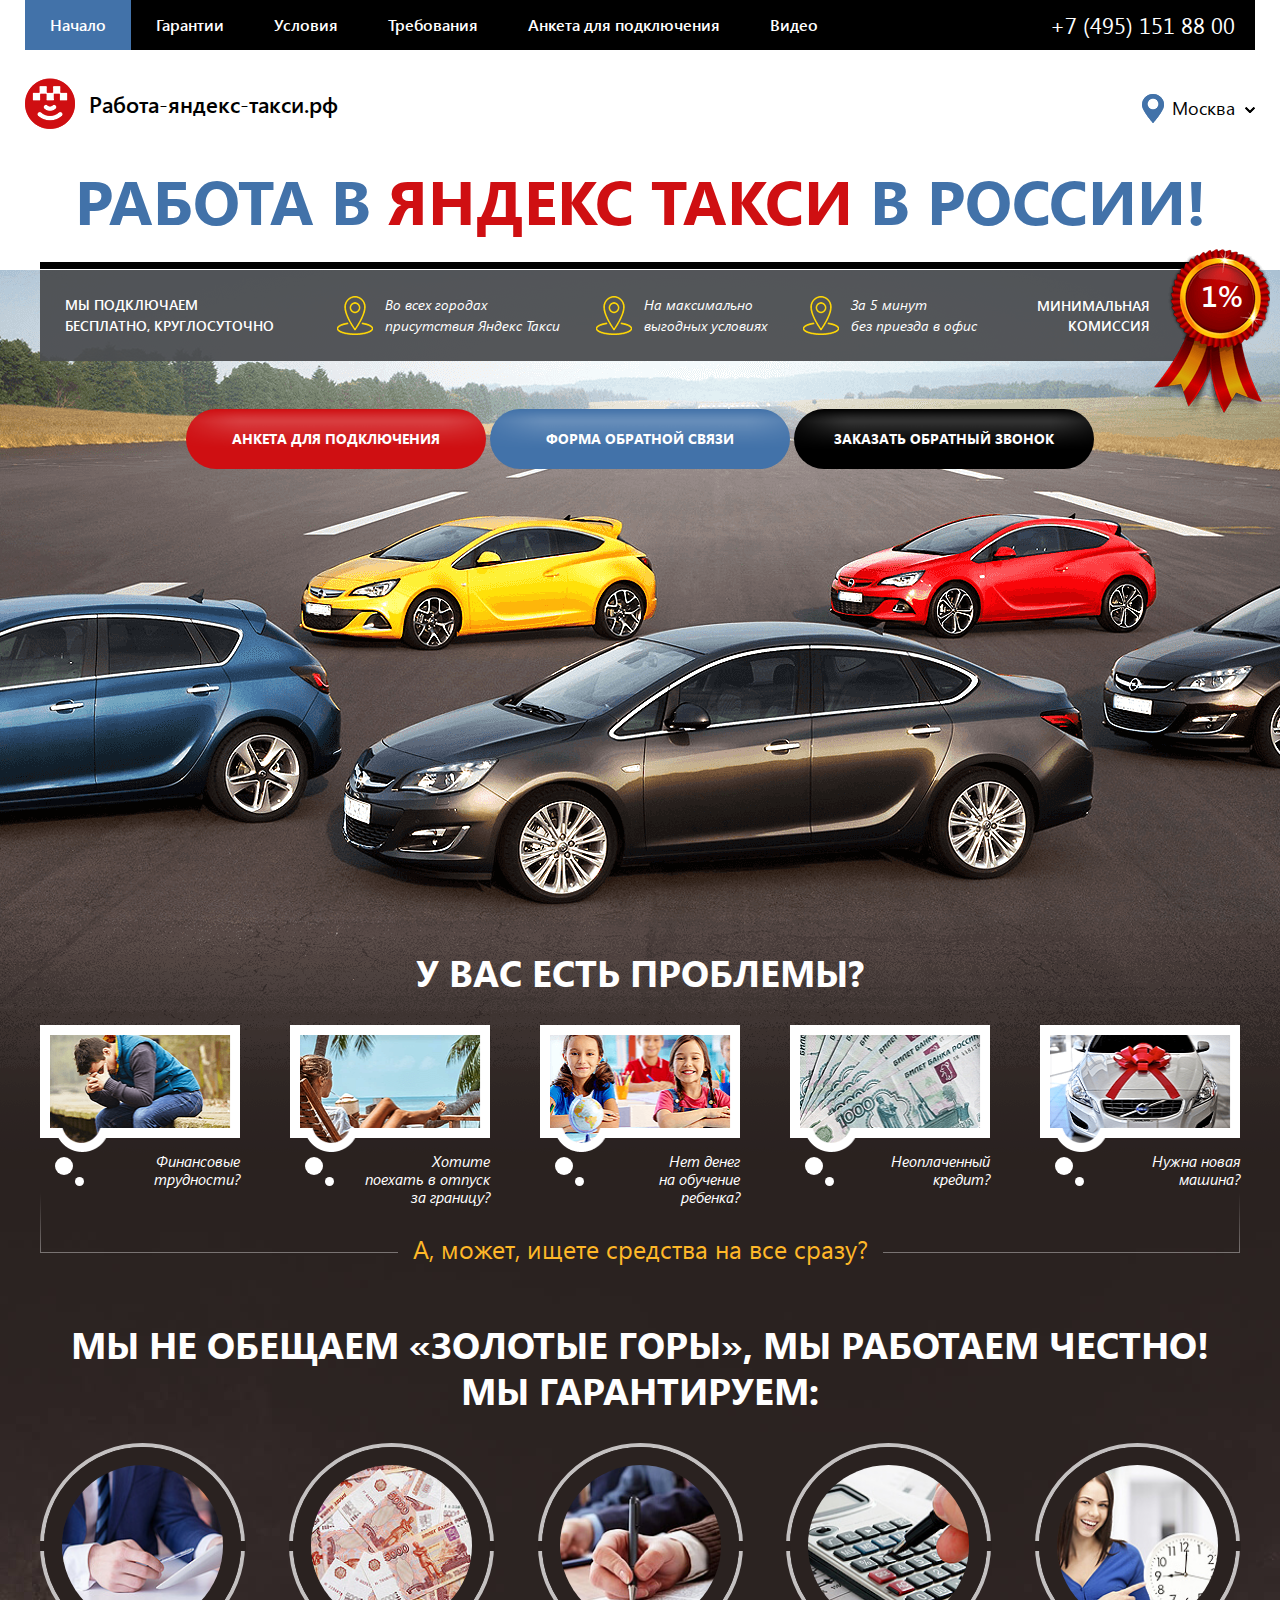
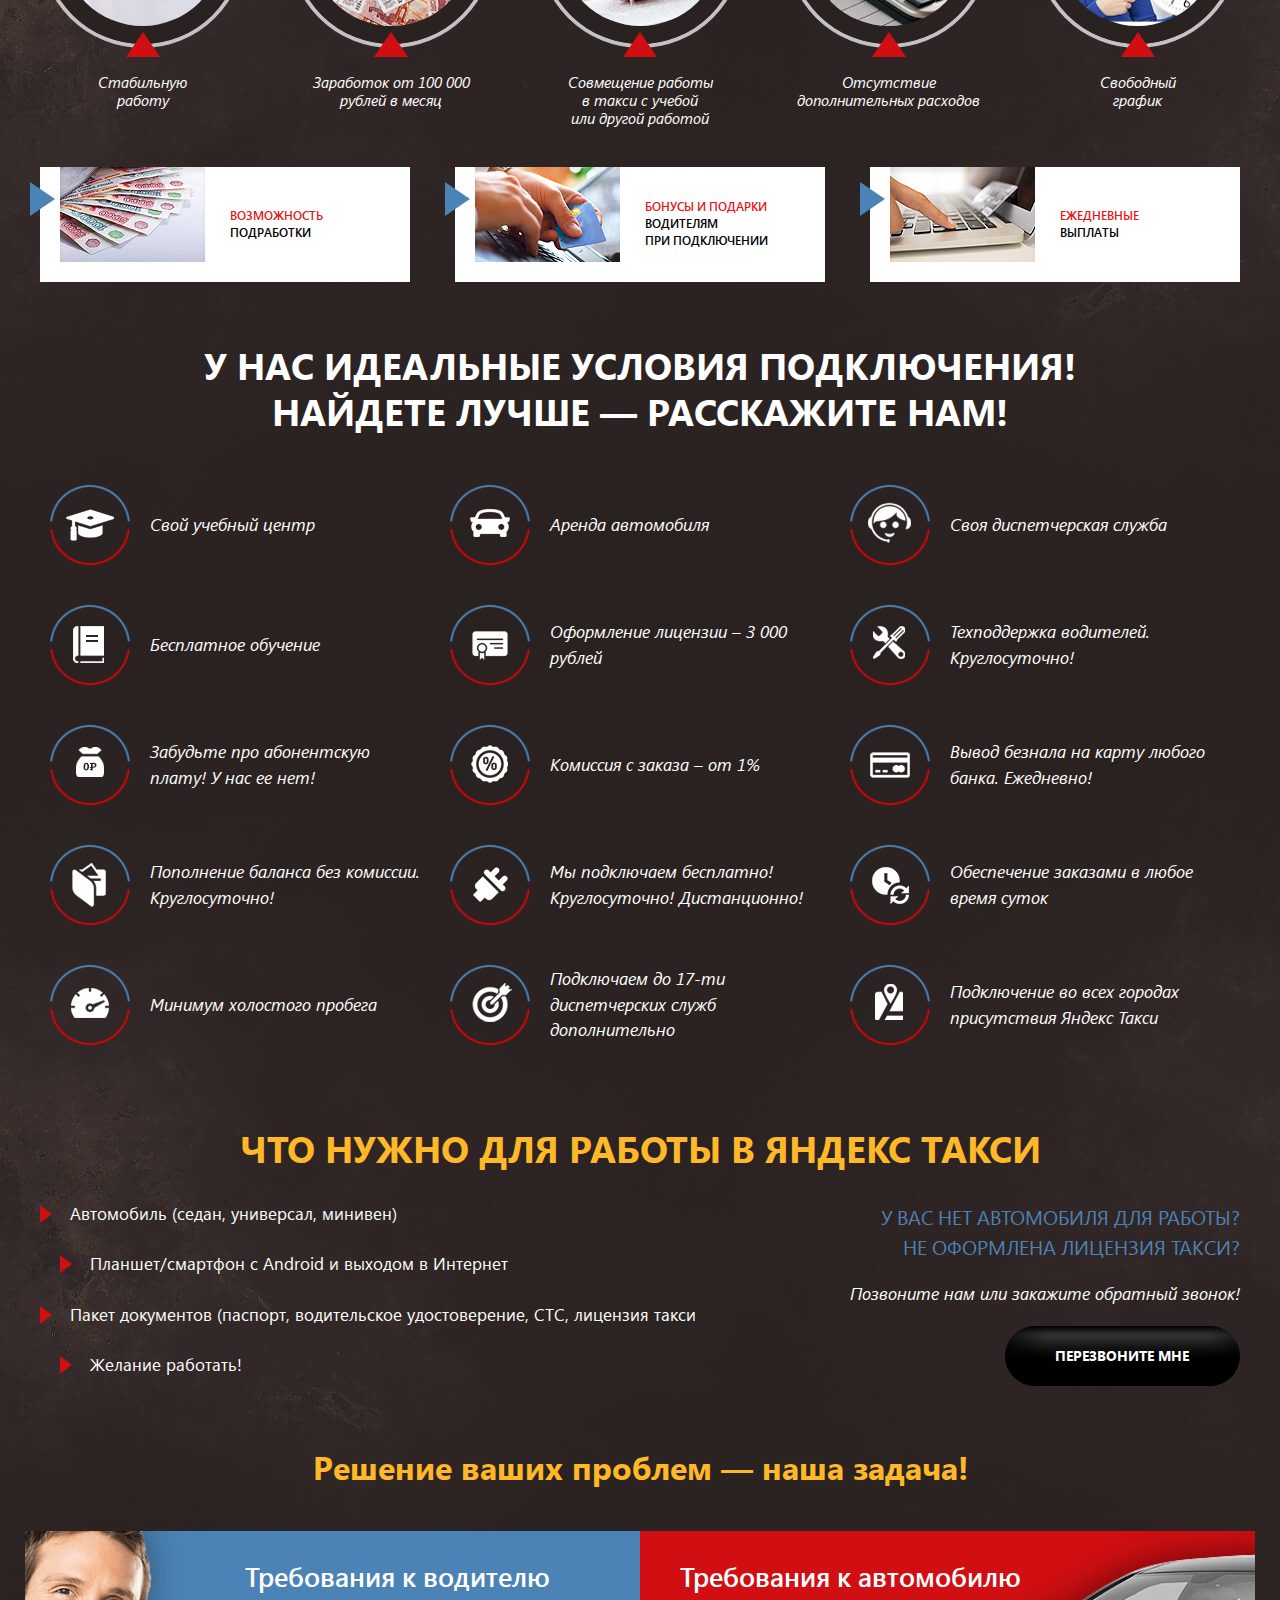
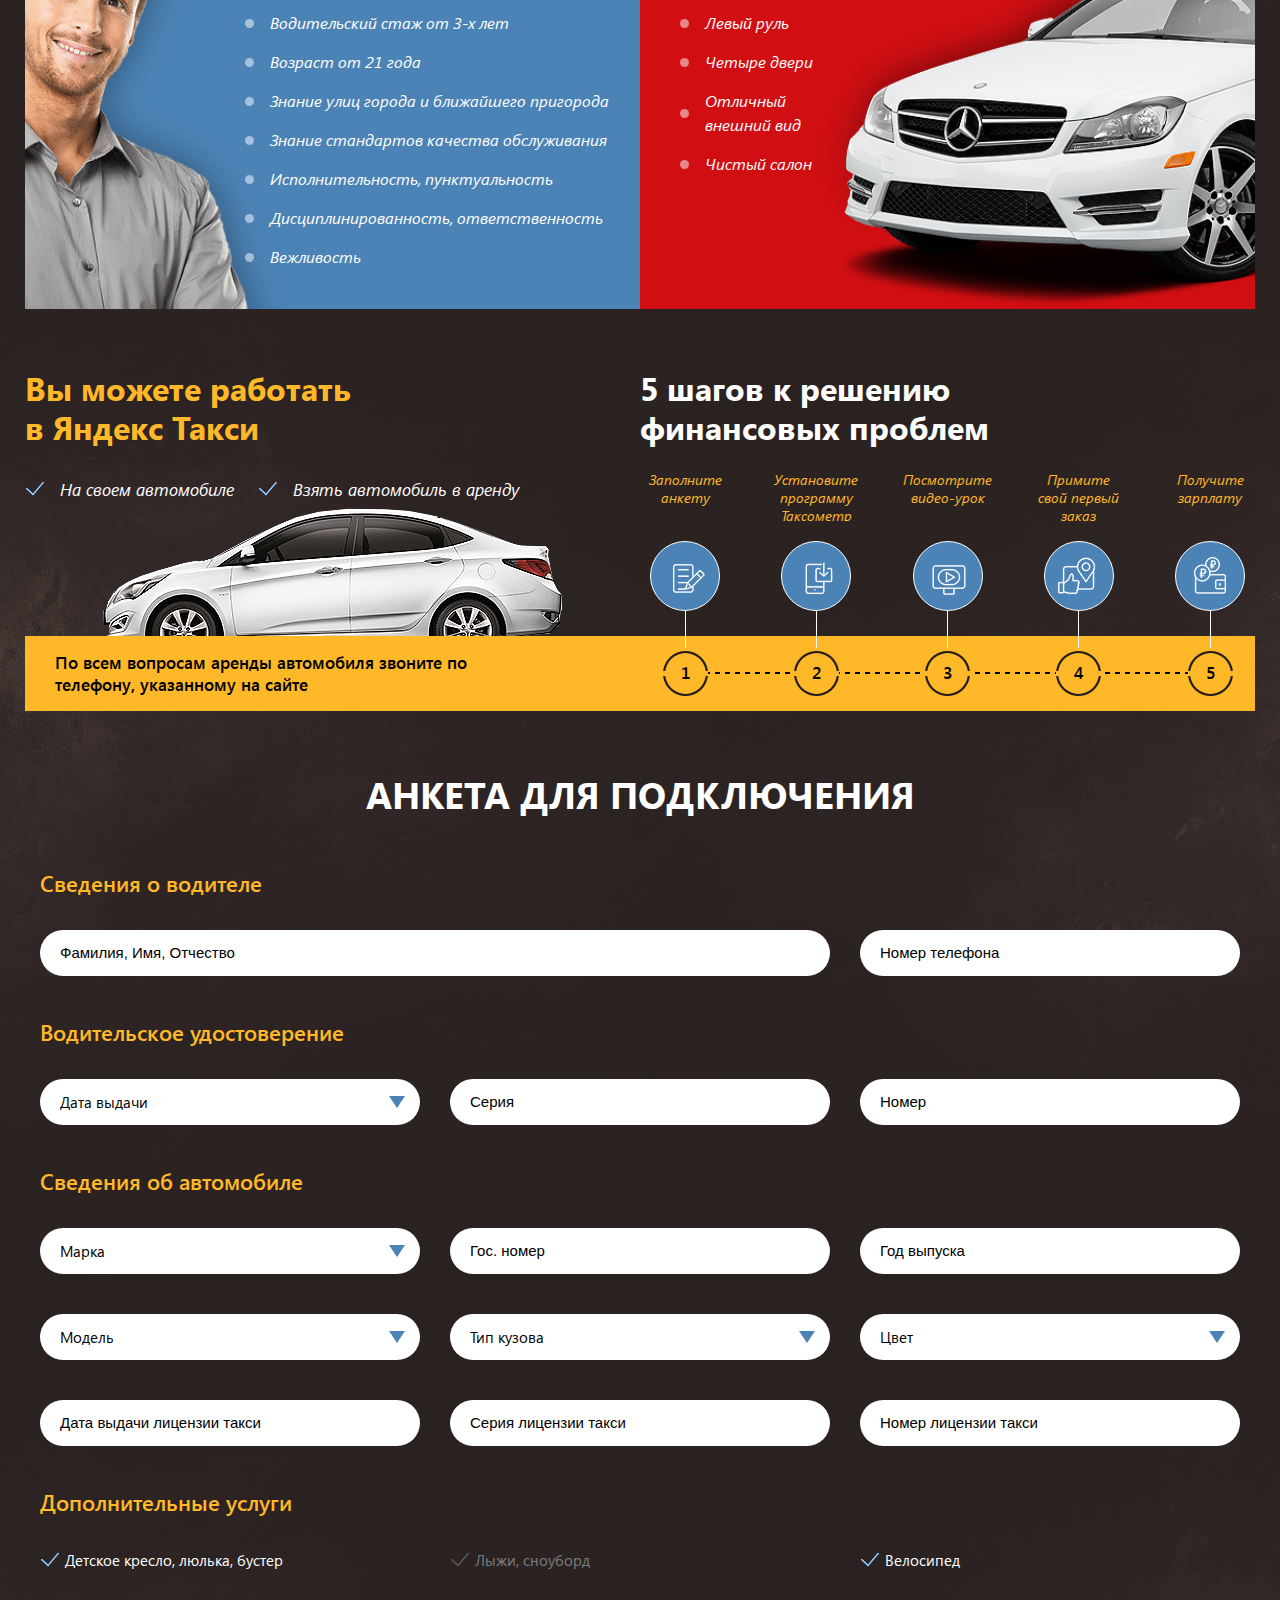
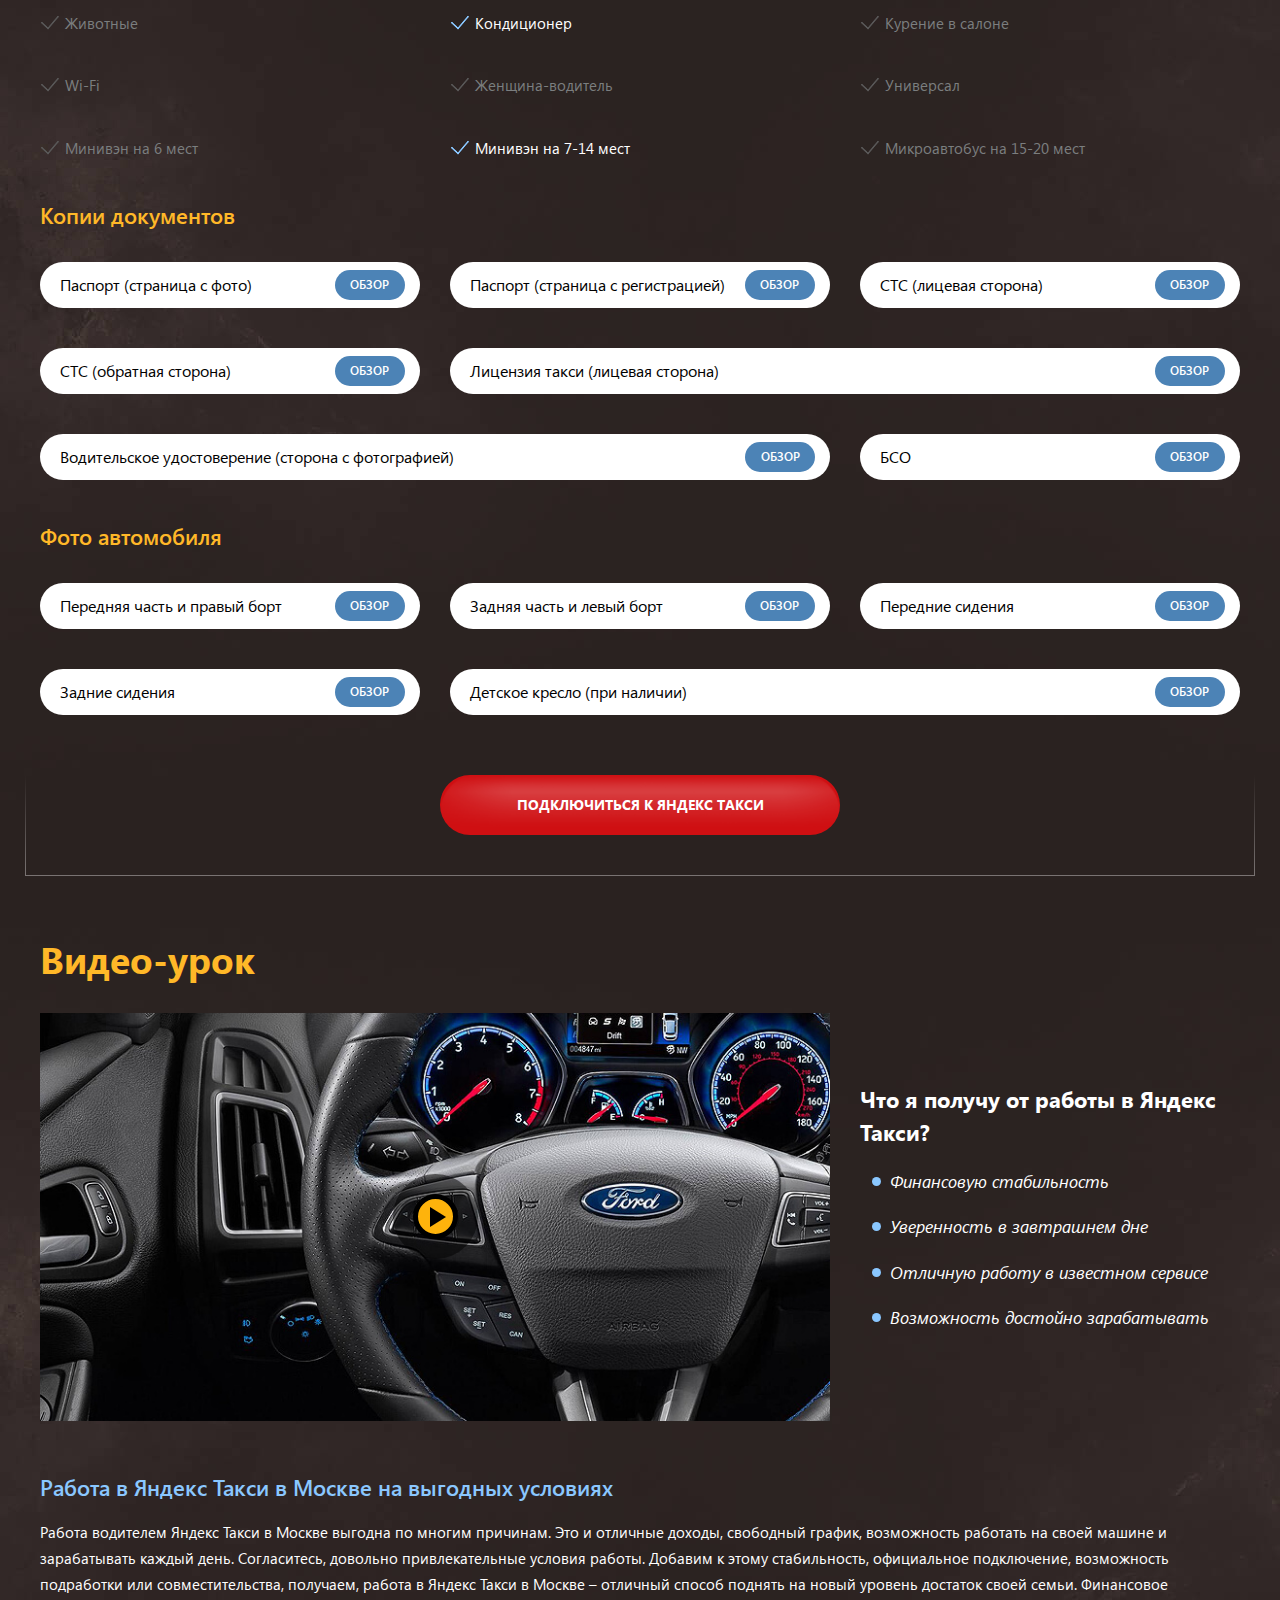
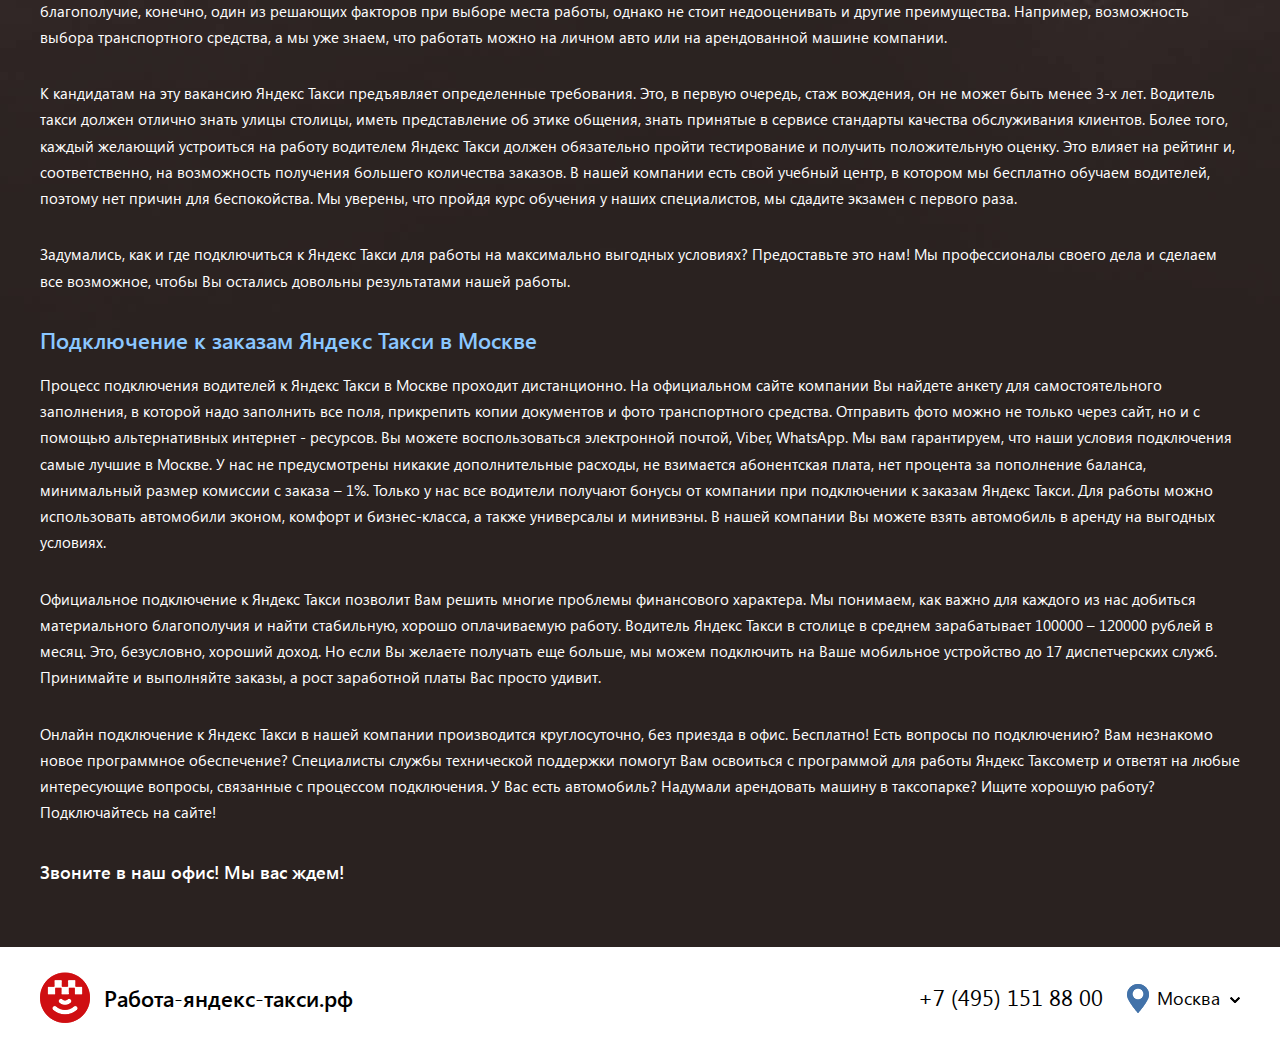
==== commit 63f81597: "final" ====
--- a/index.html
+++ b/index.html
@@ -911,6 +911,40 @@
 
 </div>
 
+<div class="window window-callback">
+
+    <form action="#" class="window-inner">
+
+        <div class="close-window"></div>
+
+        <label><input type="text" placeholder="Ваше имя"></label>
+
+        <label><input type="text" placeholder="Ваш телефон"></label>
+
+        <button type="submit" class="button-blue">Отправить</button>
+
+    </form>
+
+</div>
+
+<div class="window window-callback-order">
+
+    <form action="#" class="window-inner">
+
+        <div class="close-window"></div>
+
+        <label><input type="text" placeholder="Ваше имя"></label>
+
+        <label><input type="text" placeholder="Ваш телефон"></label>
+
+        <label><textarea placeholder="Ваш вопрос"></textarea></label>
+
+        <button type="submit" class="button-blue">Отправить</button>
+
+    </form>
+
+</div>
+
 <script src="js/jquery-3.2.1.min.js"></script>
 <script src="js/custom-scripts.js"></script>
 </body>
--- a/css/all-styles.css
+++ b/css/all-styles.css
@@ -2029,6 +2029,9 @@
 input:hover, input:active, input:focus {
   outline: none; }
 
+textarea:hover, textarea:active, textarea:focus {
+  outline: none; }
+
 button:hover, button:active, button:focus {
   outline: none; }
 
@@ -2133,6 +2136,38 @@
   color: transparent; }
 
 input:focus:-ms-input-placeholder {
+  color: transparent; }
+
+textarea::-webkit-input-placeholder {
+  color: #000;
+  font-size: 15px;
+  opacity: 1; }
+
+textarea::-moz-placeholder {
+  color: #000;
+  font-size: 15px;
+  opacity: 1; }
+
+textarea:-moz-placeholder {
+  color: #000;
+  font-size: 15px;
+  opacity: 1; }
+
+textarea:-ms-input-placeholder {
+  color: #000;
+  font-size: 15px;
+  opacity: 1; }
+
+textarea:focus::-webkit-input-placeholder {
+  color: transparent; }
+
+textarea:focus::-moz-placeholder {
+  color: transparent; }
+
+textarea:focus:-moz-placeholder {
+  color: transparent; }
+
+textarea:focus:-ms-input-placeholder {
   color: transparent; }
 
 /***********************************************************************************************************************
@@ -2554,6 +2589,9 @@
       font-size: 30px;
       color: #fff;
       padding: 28px 0 0 28px; }
+
+.inner-page .top-block {
+  padding: 0 0 20px 0; }
 
 .top-buttons {
   text-align: center; }
@@ -3591,4 +3629,125 @@
     font-family: "SegoeUI SemiBold", sans-serif;
     color: #fff; }
 
+.inner-page .promo-block .row {
+  padding: 25px;
+  background: rgba(255, 255, 255, 0.9); }
+  .inner-page .promo-block .row p {
+    color: #000; }
+
+/***********************************************************************************************************************
+************** modal
+***********************************************************************************************************************/
+.window {
+  display: none;
+  width: 100%;
+  height: 100vh;
+  overflow: auto;
+  position: fixed;
+  left: 0;
+  top: 0;
+  background: rgba(0, 0, 0, 0.7);
+  z-index: 1001; }
+  .window .window-inner {
+    display: block;
+    width: 320px;
+    position: absolute;
+    margin: auto;
+    left: 0;
+    right: 0;
+    top: 100px;
+    background: #fff;
+    padding: 40px 25px 25px 25px; }
+    @media (max-width: 768px) {
+      .window .window-inner {
+        top: 50px; } }
+  .window .close-window {
+    -webkit-transition: 0.4s;
+    -moz-transition: 0.4s;
+    -o-transition: 0.4s;
+    transition: 0.4s;
+    display: block;
+    width: 40px;
+    height: 40px;
+    border-radius: 20px;
+    background: #fff;
+    position: absolute;
+    margin: auto;
+    top: 10px;
+    right: 25px;
+    cursor: pointer; }
+    .window .close-window:before {
+      -webkit-transition: 0.4s;
+      -moz-transition: 0.4s;
+      -o-transition: 0.4s;
+      transition: 0.4s;
+      content: '';
+      display: block;
+      width: 25px;
+      height: 2px;
+      background: #4272a9;
+      position: absolute;
+      left: 7px;
+      top: 19px;
+      -webkit-transform-origin: center;
+      -moz-transform-origin: center;
+      -ms-transform-origin: center;
+      -o-transform-origin: center;
+      transform-origin: center;
+      -webkit-transform: rotate(45deg);
+      -moz-transform: rotate(45deg);
+      -ms-transform: rotate(45deg);
+      -o-transform: rotate(45deg);
+      transform: rotate(45deg); }
+    .window .close-window:after {
+      -webkit-transition: 0.4s;
+      -moz-transition: 0.4s;
+      -o-transition: 0.4s;
+      transition: 0.4s;
+      content: '';
+      display: block;
+      width: 25px;
+      height: 2px;
+      background: #4272a9;
+      position: absolute;
+      left: 7px;
+      top: 19px;
+      -webkit-transform-origin: center;
+      -moz-transform-origin: center;
+      -ms-transform-origin: center;
+      -o-transform-origin: center;
+      transform-origin: center;
+      -webkit-transform: rotate(-45deg);
+      -moz-transform: rotate(-45deg);
+      -ms-transform: rotate(-45deg);
+      -o-transform: rotate(-45deg);
+      transform: rotate(-45deg); }
+    .window .close-window:hover {
+      background: #4272a9; }
+      .window .close-window:hover:before, .window .close-window:hover:after {
+        background: #fff; }
+  .window label {
+    display: block;
+    width: 100%;
+    margin: 20px 0; }
+  .window input {
+    display: block;
+    width: 100%;
+    height: 46px;
+    padding: 0 20px;
+    border-radius: 23px;
+    border: 1px solid #4272a9;
+    box-shadow: none; }
+  .window textarea {
+    display: block;
+    width: 100%;
+    height: 120px;
+    padding: 13px 20px;
+    border-radius: 23px;
+    border: 1px solid #4272a9;
+    box-shadow: none;
+    resize: none; }
+  .window button {
+    width: 100%; }
+
 /*# sourceMappingURL=all-styles.css.map */
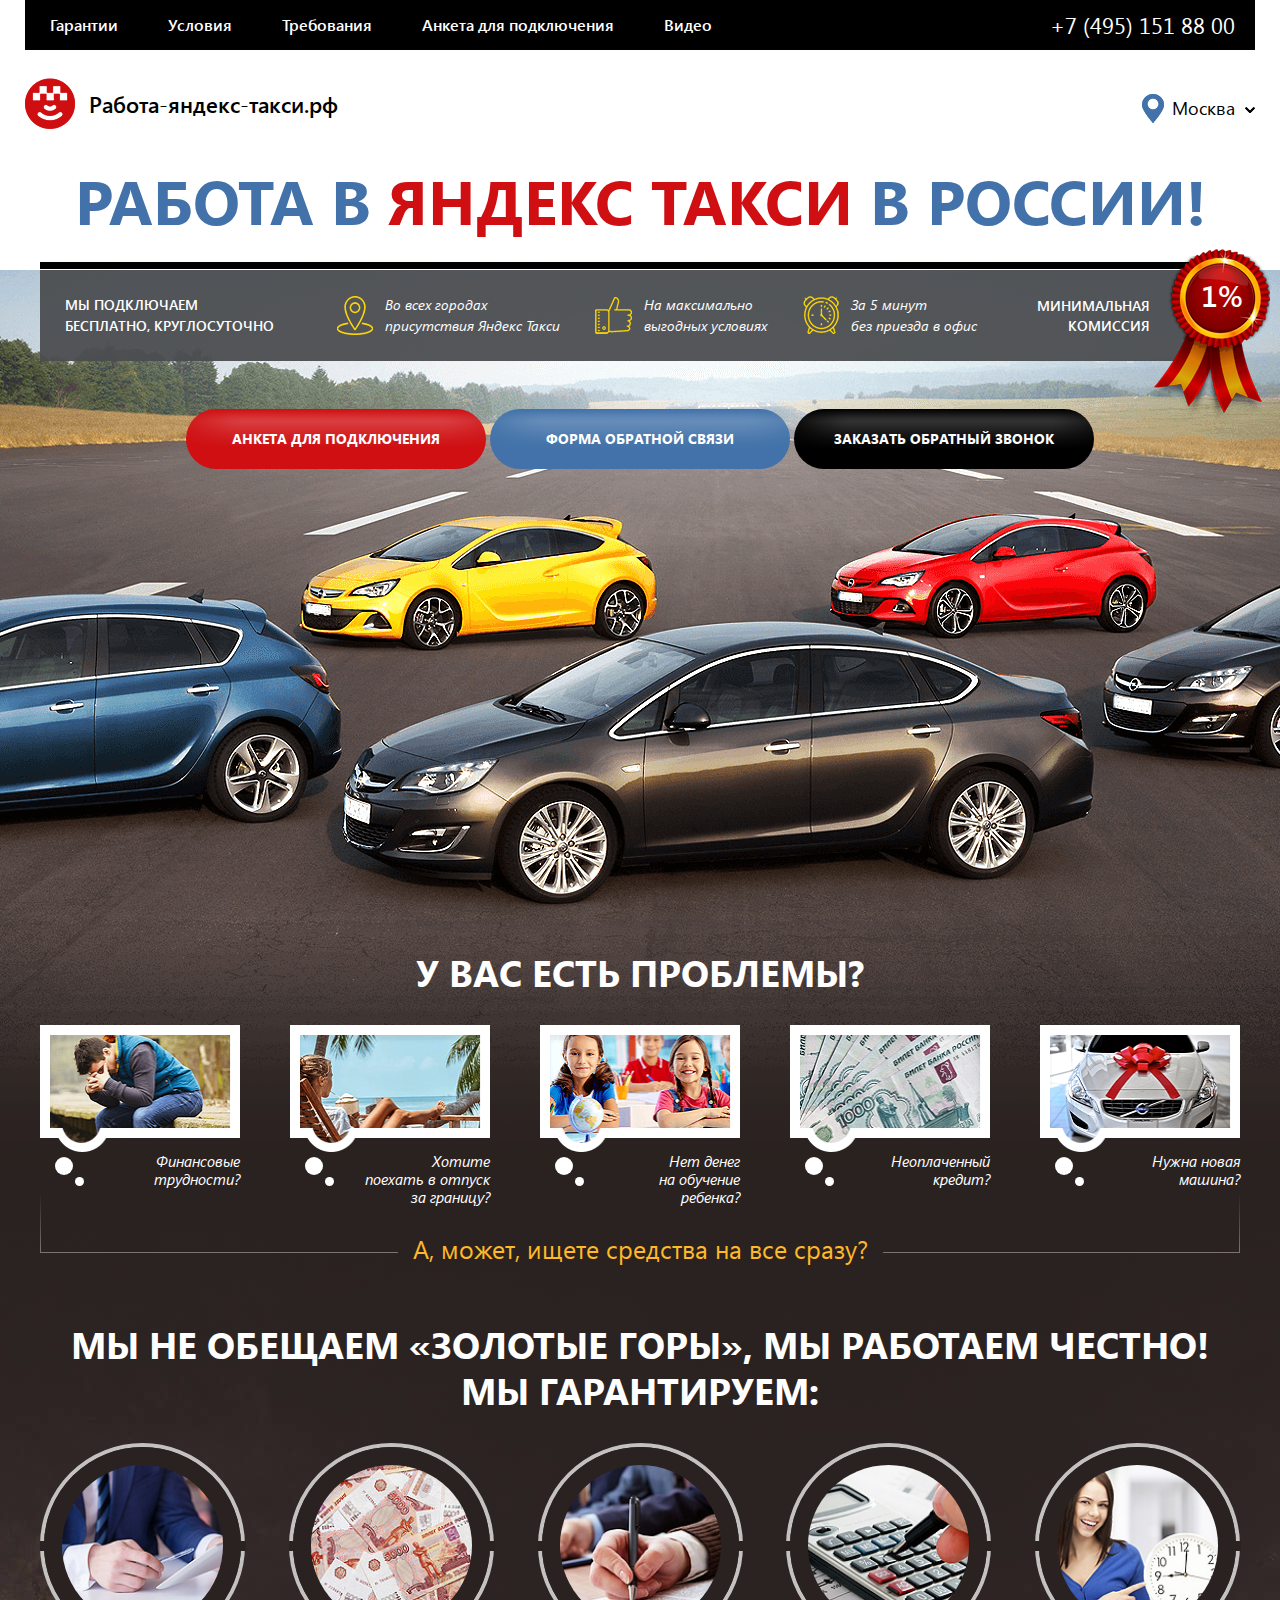
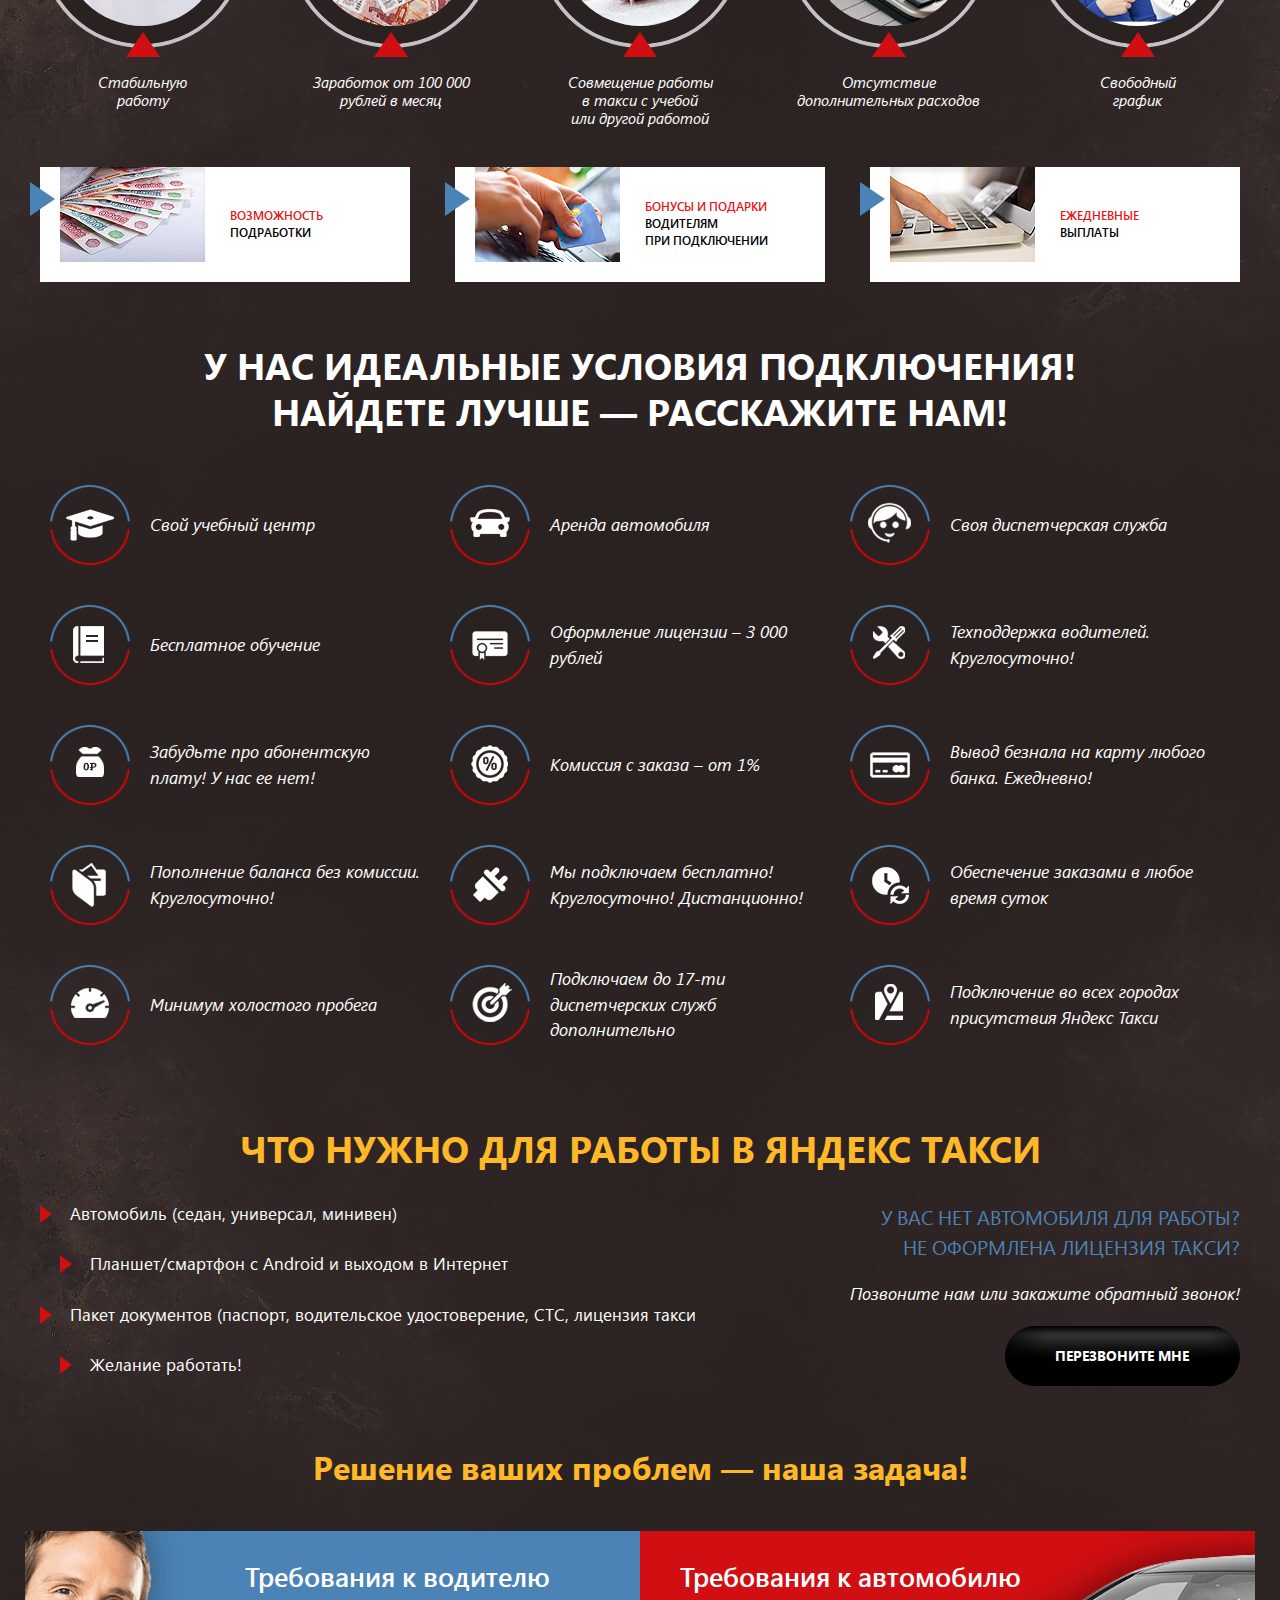
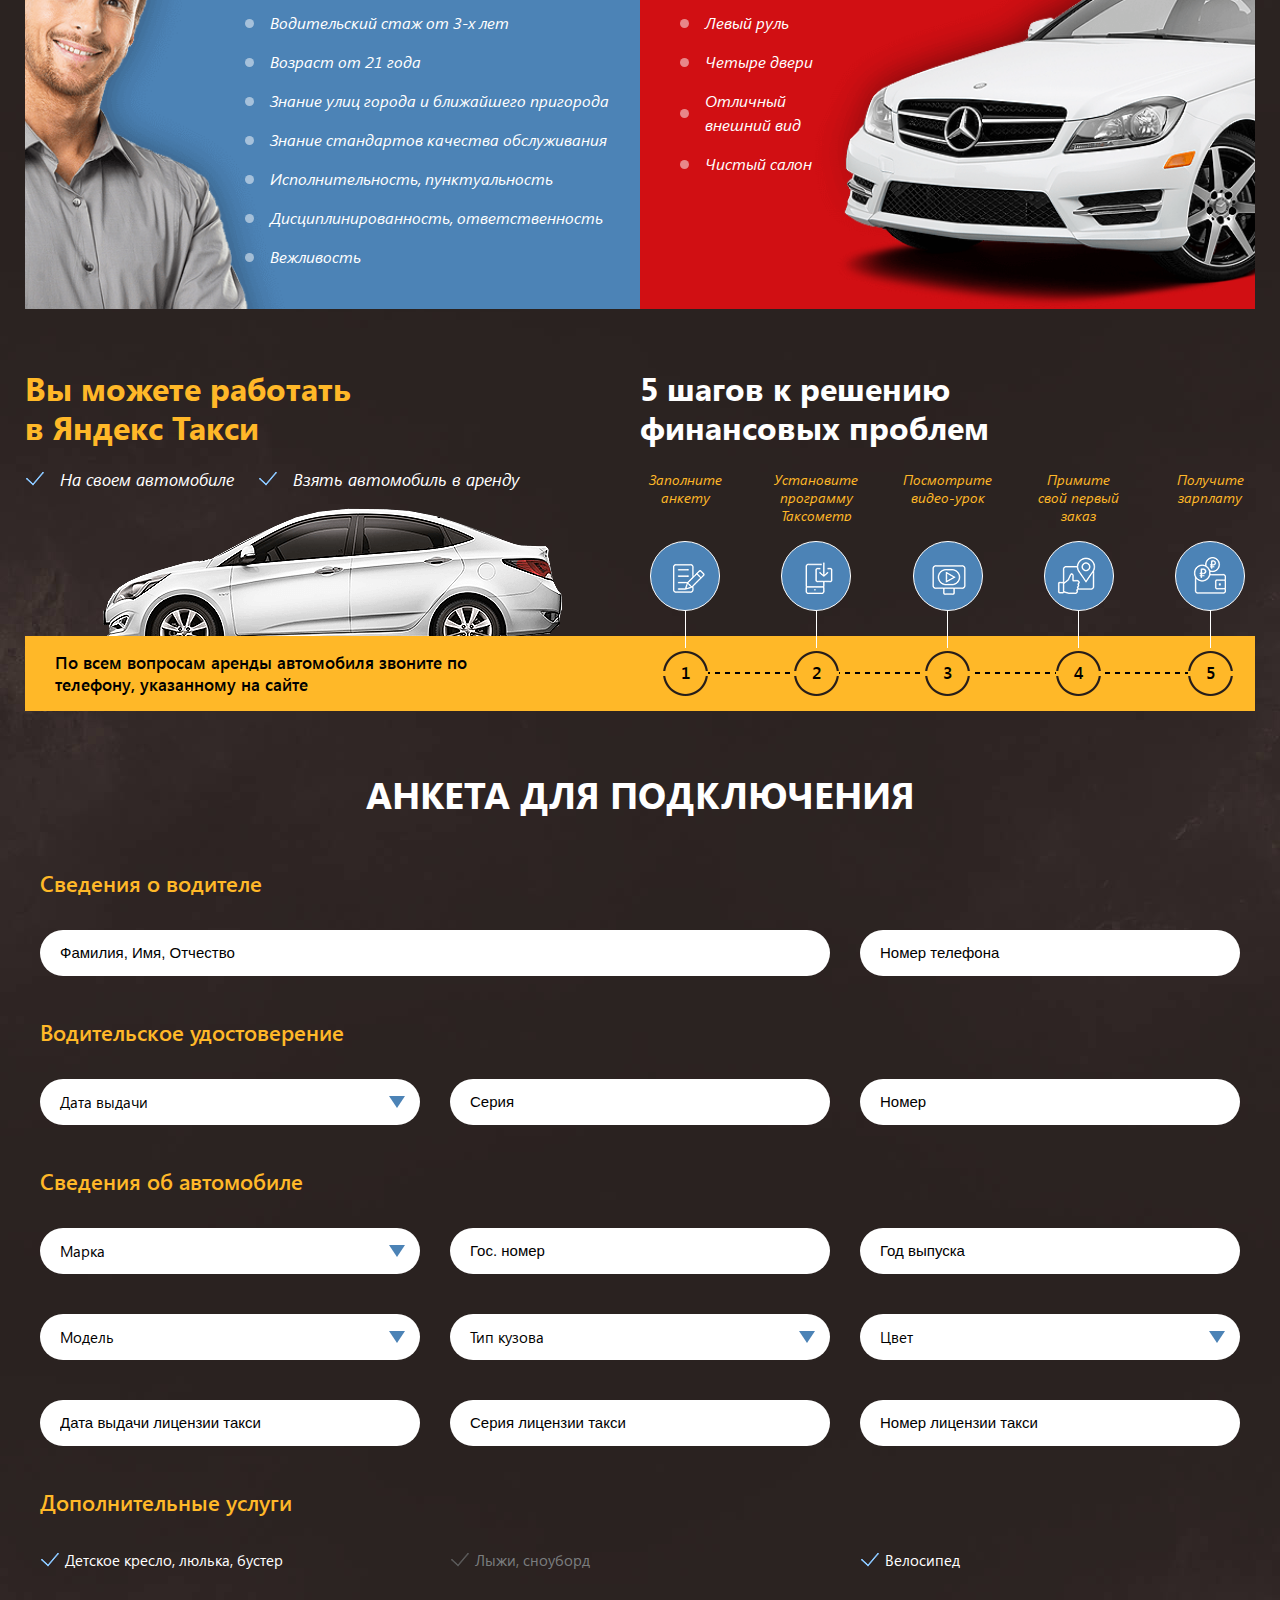
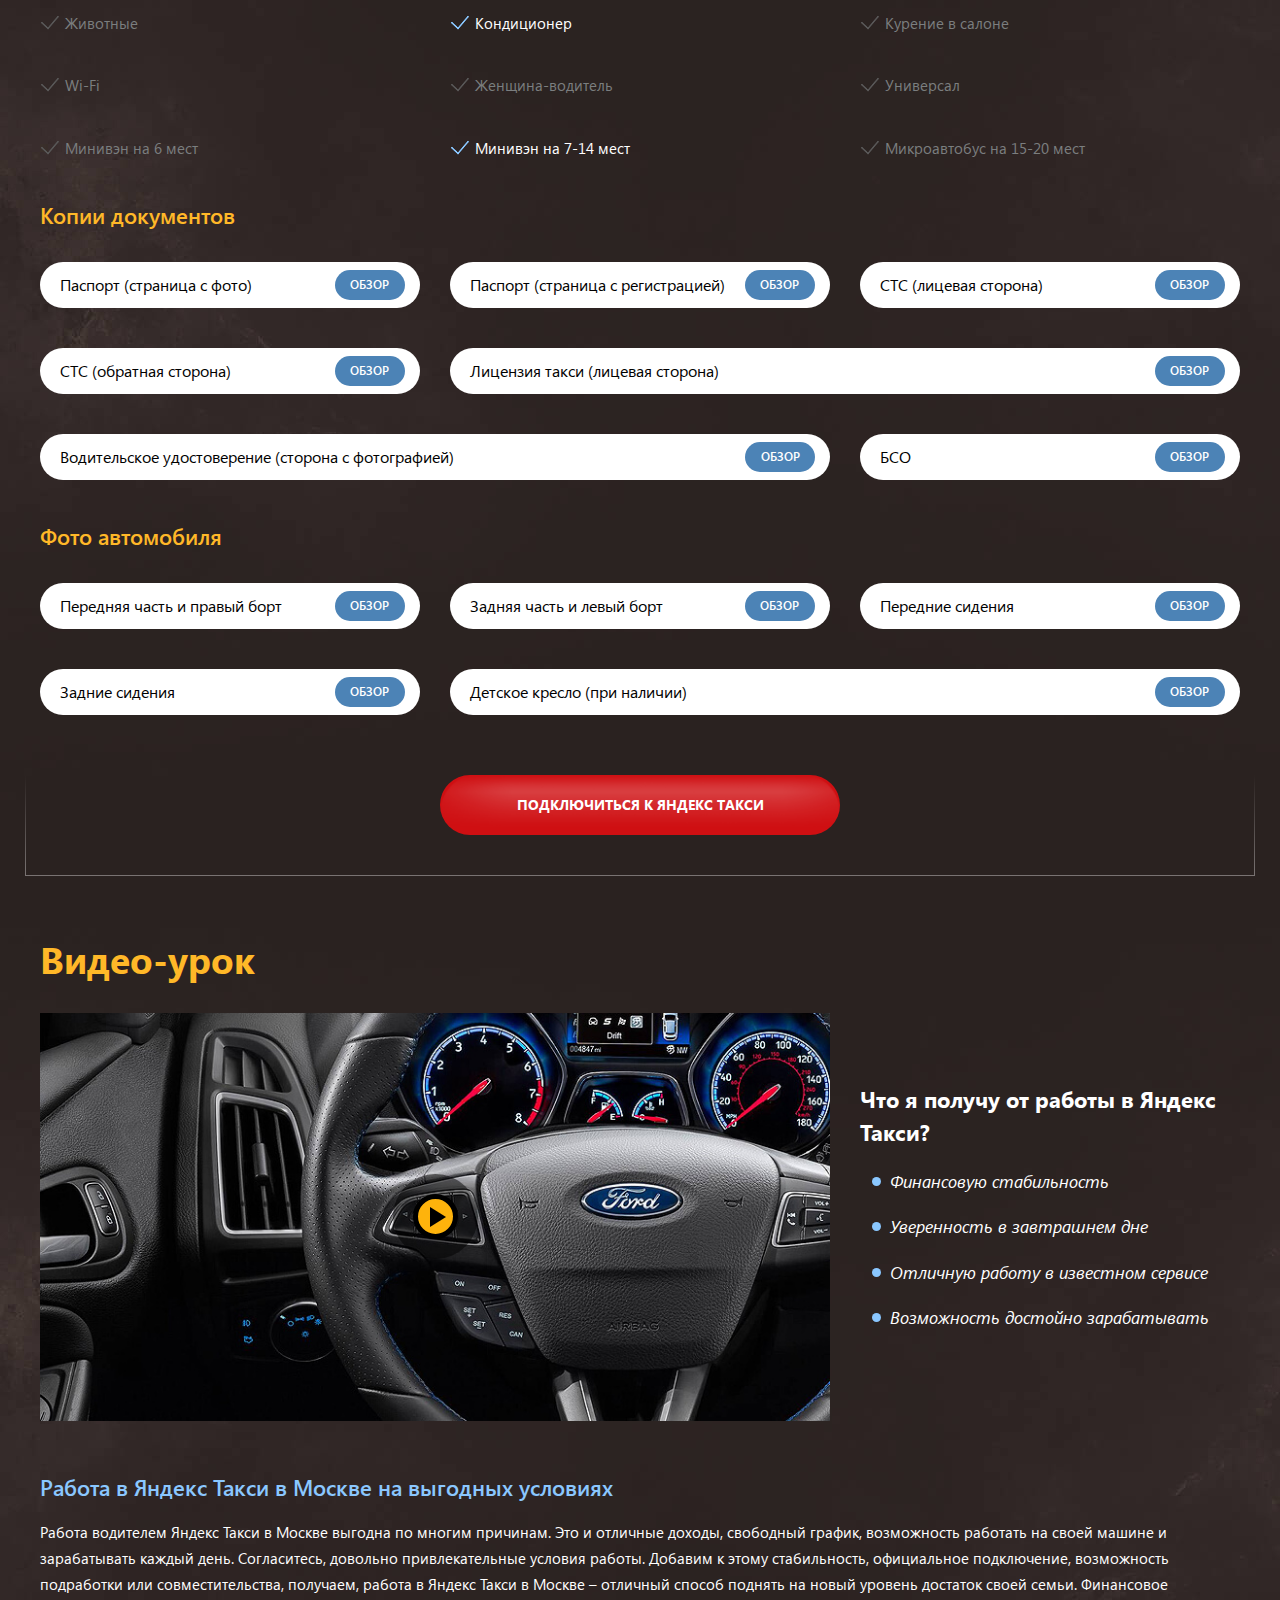
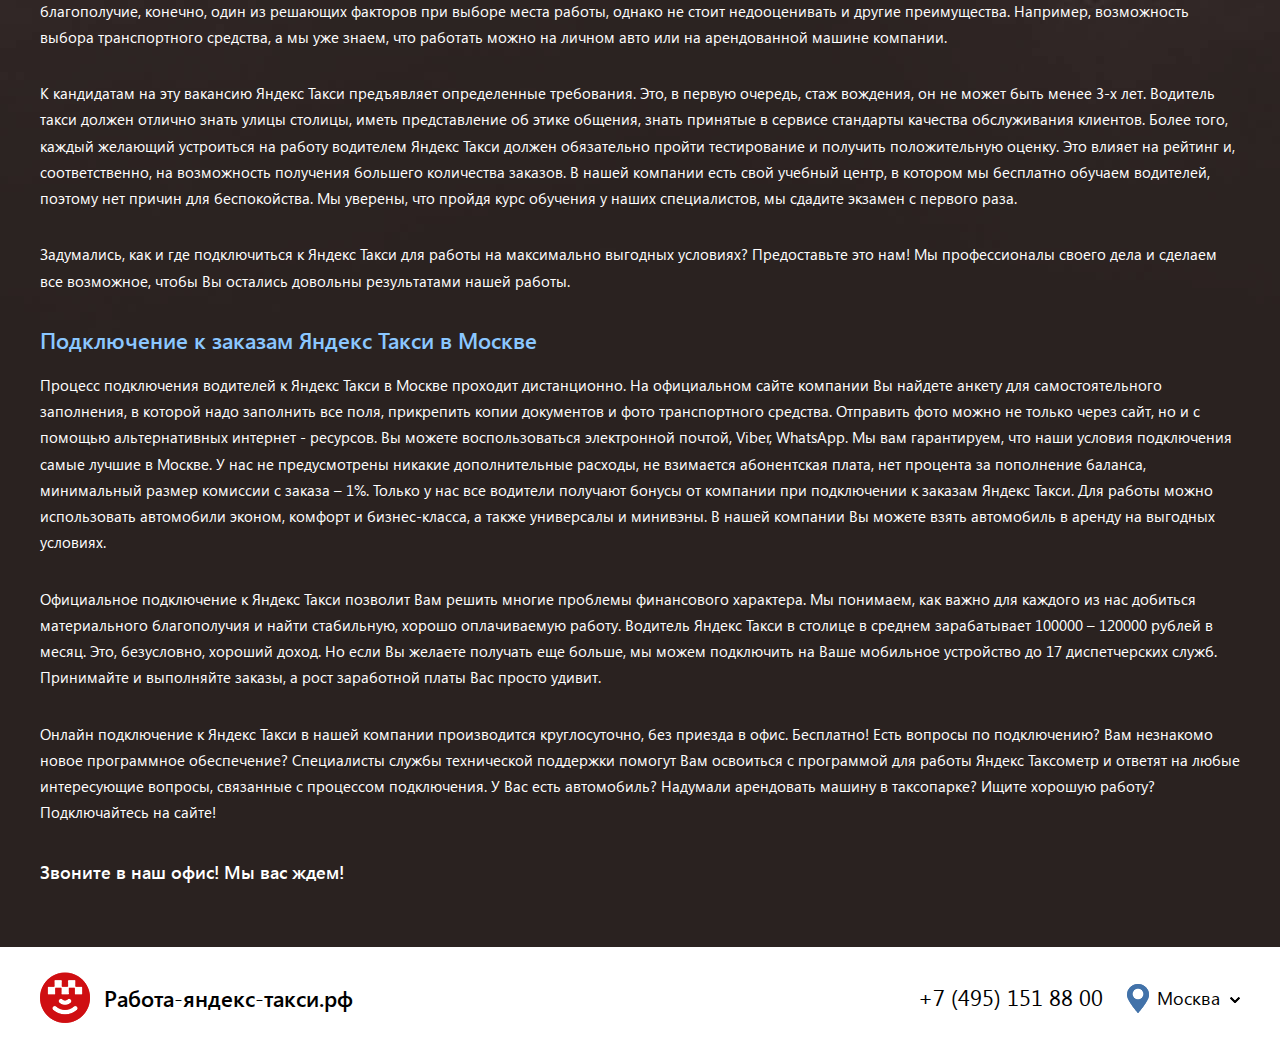
==== commit 525fe2dc: "final" ====
--- a/index.html
+++ b/index.html
@@ -8,7 +8,7 @@
 </head>
 <body>
 
-<div class="wrapper" id="top">
+<div class="wrapper">
 
     <header role="banner">
 
@@ -26,12 +26,11 @@
             </div>
 
             <nav>
-                <a href="#top">Начало</a>
-                <a href="#guarantees">Гарантии</a>
-                <a href="#conditions">Условия</a>
-                <a href="#requirements">Требования</a>
-                <a href="#questionnaire">Анкета для подключения</a>
-                <a href="#promo">Видео</a>
+                <a href="#">Гарантии</a>
+                <a href="#">Условия</a>
+                <a href="#">Требования</a>
+                <a href="#">Анкета для подключения</a>
+                <a href="#">Видео</a>
             </nav>
 
             <div class="location-phone">
@@ -183,7 +182,7 @@
 
         </section>
 
-        <section class="guarantees" id="guarantees">
+        <section class="guarantees">
 
             <div class="row">
 
@@ -277,7 +276,7 @@
 
         </section>
 
-        <section class="conditions" id="conditions">
+        <section class="conditions">
 
             <div class="row">
 
@@ -312,7 +311,7 @@
 
         </section>
 
-        <section class="requirements" id="requirements">
+        <section class="requirements">
 
             <div class="row">
 
@@ -464,7 +463,7 @@
 
         </section>
 
-        <section class="questionnaire" id="questionnaire">
+        <section class="questionnaire">
 
             <div class="row">
 
@@ -790,7 +789,7 @@
 
         </section>
 
-        <section class="promo-block" id="promo">
+        <section class="promo-block">
 
             <div class="row align-stretch">
 
--- a/css/all-styles.css
+++ b/css/all-styles.css
@@ -2323,7 +2323,7 @@
       display: block;
       position: fixed;
       width: 100%;
-      height: calc(100vh - 82px);
+      height: calc(100vh - 79px);
       left: 0;
       top: 150%;
       background: #000;
@@ -2332,7 +2332,7 @@
       padding: 50px 0 0 0;
       text-align: center; }
       header[role='banner'].header-short nav.active {
-        top: 82px; }
+        top: 79px; }
       header[role='banner'].header-short nav a {
         display: inline-block;
         width: auto;
@@ -2565,6 +2565,10 @@
         height: 40px;
         margin: 0 10px 0 0;
         background: url(../source/images/sprite-yellow.png) no-repeat 0 0; }
+      .top-advantages ul li:nth-child(2):before {
+        background-position: -40px 0; }
+      .top-advantages ul li:nth-child(3):before {
+        background-position: -80px 0; }
   .top-advantages .percent {
     padding: 0 65px 0 0;
     text-align: right;
@@ -3156,6 +3160,8 @@
   margin: 0 0 25px 0; }
 .steps .you-can h3 {
   color: #ffb828; }
+.steps .you-can ul {
+  margin: -10px 0 0 0; }
 .steps .you-can li {
   display: inline-block;
   vertical-align: middle;
@@ -3661,6 +3667,13 @@
     @media (max-width: 768px) {
       .window .window-inner {
         top: 50px; } }
+  .window.window-questionnaire .window-inner {
+    display: flex;
+    flex-wrap: wrap;
+    width: 600px; }
+    @media (max-width: 768px) {
+      .window.window-questionnaire .window-inner {
+        width: 320px; } }
   .window .close-window {
     -webkit-transition: 0.4s;
     -moz-transition: 0.4s;
@@ -3726,10 +3739,19 @@
       background: #4272a9; }
       .window .close-window:hover:before, .window .close-window:hover:after {
         background: #fff; }
+  .window fieldset {
+    display: block;
+    outline: none;
+    width: 50%;
+    margin: 0;
+    border: none; }
+    @media (max-width: 768px) {
+      .window fieldset {
+        width: 100%; } }
   .window label {
     display: block;
     width: 100%;
-    margin: 20px 0; }
+    margin: 10px 0; }
   .window input {
     display: block;
     width: 100%;
@@ -3749,5 +3771,154 @@
     resize: none; }
   .window button {
     width: 100%; }
+  .window .title {
+    width: 100%;
+    font-size: 18px;
+    text-transform: uppercase;
+    font-weight: 700;
+    margin: 20px 0; }
+  .window .select-form {
+    display: block;
+    width: 100%;
+    margin: 10px 0;
+    position: relative; }
+    .window .select-form .current-value {
+      width: 100%;
+      height: 46px;
+      line-height: 44px;
+      padding: 0 45px 0 20px;
+      color: #000;
+      font-size: 15px;
+      position: relative;
+      background: #fff;
+      border-radius: 23px;
+      border: 1px solid #4272a9; }
+      .window .select-form .current-value:before {
+        content: '';
+        display: block;
+        width: 0;
+        height: 0;
+        border-top: 12px solid #4c83b6;
+        border-left: 8px solid transparent;
+        border-right: 8px solid transparent;
+        position: absolute;
+        margin: auto;
+        top: 0;
+        bottom: 0;
+        right: 15px; }
+    .window .select-form .hidden-field {
+      display: none; }
+    .window .select-form.active .current-value {
+      border-radius: 23px 23px 0 0;
+      border-bottom: none; }
+    .window .select-form.active .current-value:before {
+      transform: rotate(180deg); }
+    .window .select-form.active ul {
+      padding: 0 45px 10px 20px;
+      position: absolute;
+      left: 0;
+      right: 0;
+      top: 100%;
+      border: 1px solid #4272a9;
+      border-top: none;
+      background: #fff;
+      border-radius: 0 0 23px 23px;
+      z-index: 10; }
+      .window .select-form.active ul li {
+        display: block;
+        margin-bottom: 10px;
+        color: #3e4040;
+        font-size: 15px;
+        cursor: pointer; }
+        .window .select-form.active ul li:hover, .window .select-form.active ul li.active {
+          color: #ff9900; }
+  .window input[type='checkbox'] {
+    display: none; }
+  .window input[type='checkbox'] + label {
+    font-size: 15px;
+    color: #000;
+    padding: 0 0 0 30px;
+    position: relative;
+    cursor: pointer;
+    display: block;
+    width: auto;
+    -webkit-user-select: none;
+    -moz-user-select: none;
+    -ms-user-select: none;
+    user-select: none; }
+  .window input[type='checkbox'] + label:before {
+    content: '';
+    display: block;
+    width: 25px;
+    height: 25px;
+    border: 1px solid #4272a9;
+    position: absolute;
+    left: 0;
+    top: 0; }
+  .window input[type='checkbox']:checked + label {
+    color: #000; }
+  .window input[type='checkbox']:checked + label:before {
+    background: url(../source/images/sprite-ok.png) no-repeat -20px center;
+    background-size: auto; }
+  .window .field-upload {
+    width: 100%;
+    height: 46px;
+    margin: 10px 0;
+    position: relative;
+    background: #fff;
+    border: 1px solid #4272a9;
+    border-radius: 23px; }
+    .window .field-upload .text {
+      display: block;
+      width: calc(100% - 100px);
+      height: 100%;
+      line-height: 46px;
+      padding: 0 0 0 20px;
+      color: #000;
+      white-space: nowrap;
+      overflow: hidden;
+      text-overflow: ellipsis; }
+    .window .field-upload label {
+      margin: auto;
+      width: 70px;
+      height: 30px;
+      position: absolute;
+      top: 0;
+      bottom: 0;
+      right: 15px;
+      background-size: cover;
+      text-align: center;
+      cursor: pointer;
+      background: #4c83b6;
+      border-radius: 15px; }
+      .window .field-upload label span {
+        display: block;
+        height: 100%;
+        line-height: 30px;
+        color: #fff;
+        font-size: 12px;
+        font-family: "SegoeUI SemiBold", sans-serif;
+        text-transform: uppercase; }
+      .window .field-upload label input {
+        display: block;
+        width: 0;
+        height: 0;
+        opacity: 0; }
+  .window button[type='submit'] {
+    display: block;
+    width: 100%;
+    max-width: 400px;
+    margin: 40px auto; }
+    .window button[type='submit']:before, .window button[type='submit']:after {
+      content: '';
+      width: 1px;
+      height: 100px;
+      background: linear-gradient(to top, #797372, transparent);
+      position: absolute;
+      bottom: 0;
+      left: 0; }
+    .window button[type='submit']:after {
+      right: 0;
+      left: auto; }
 
 /*# sourceMappingURL=all-styles.css.map */
